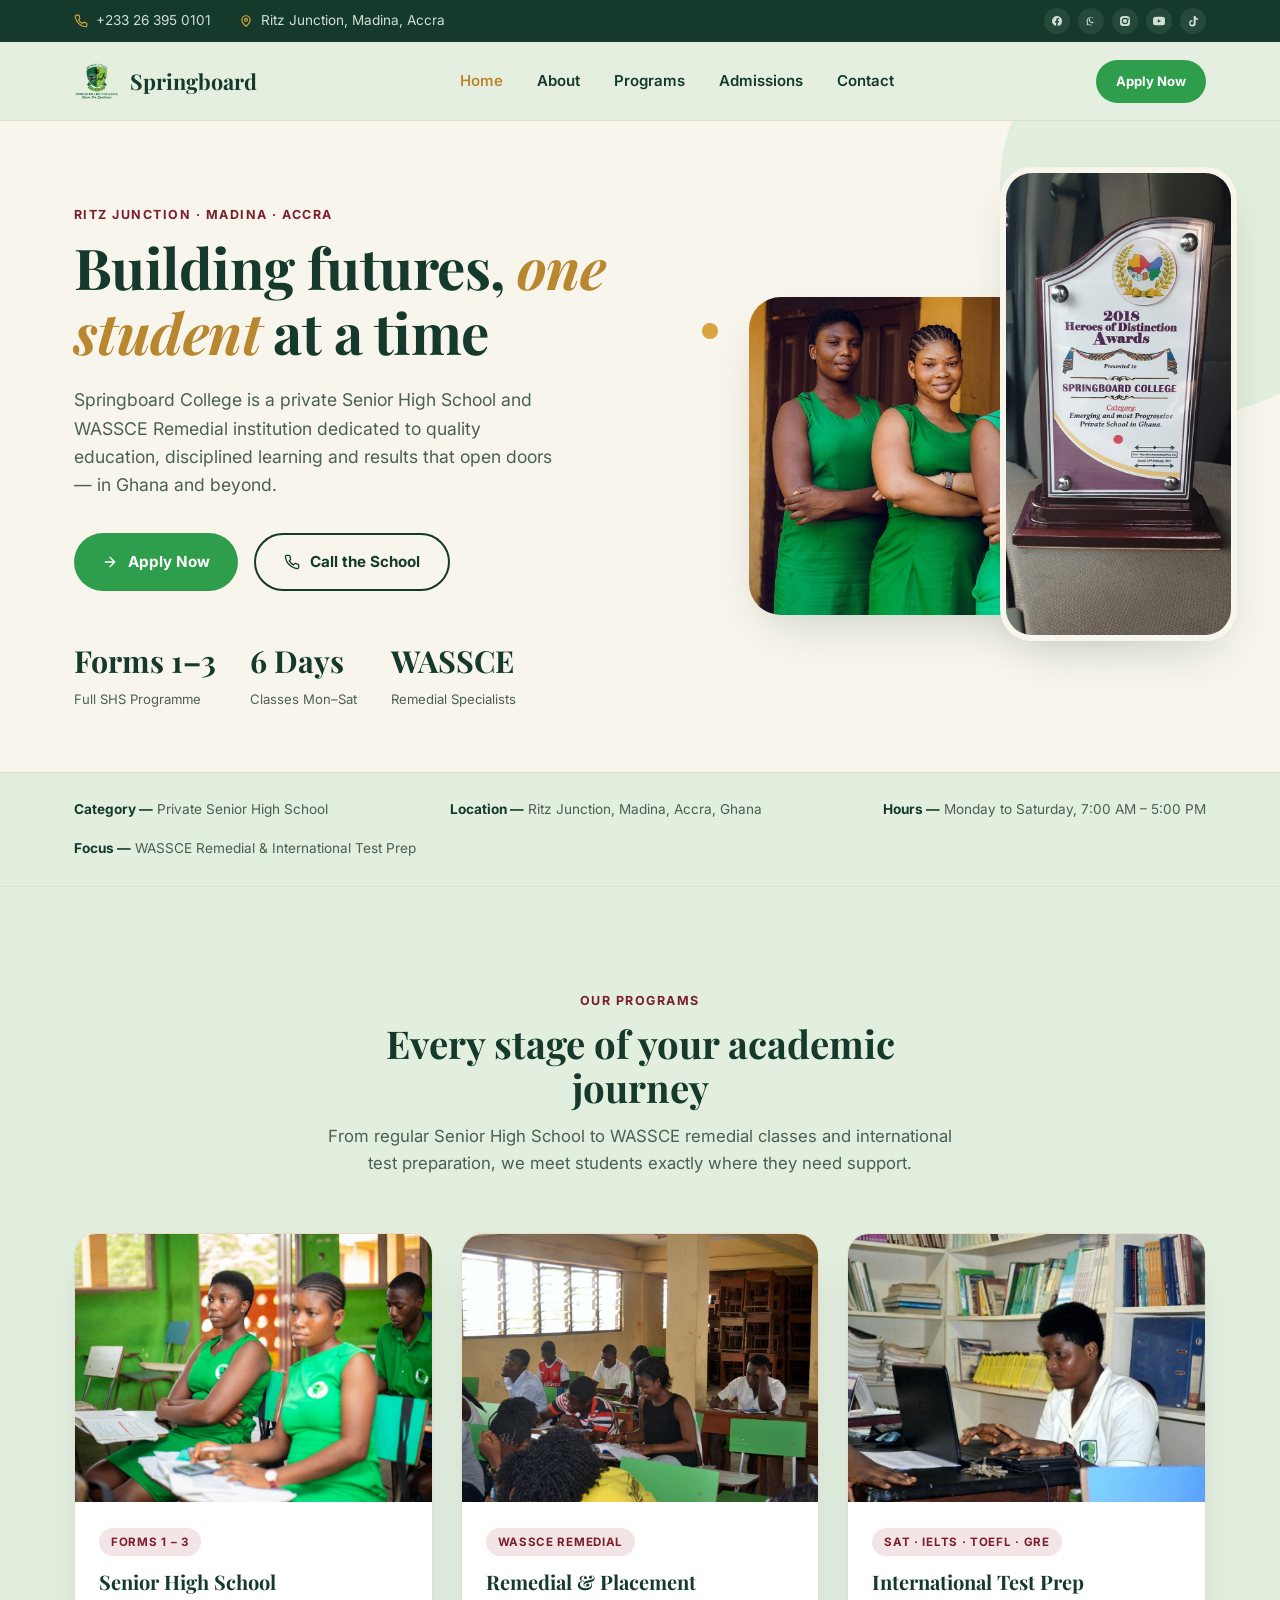
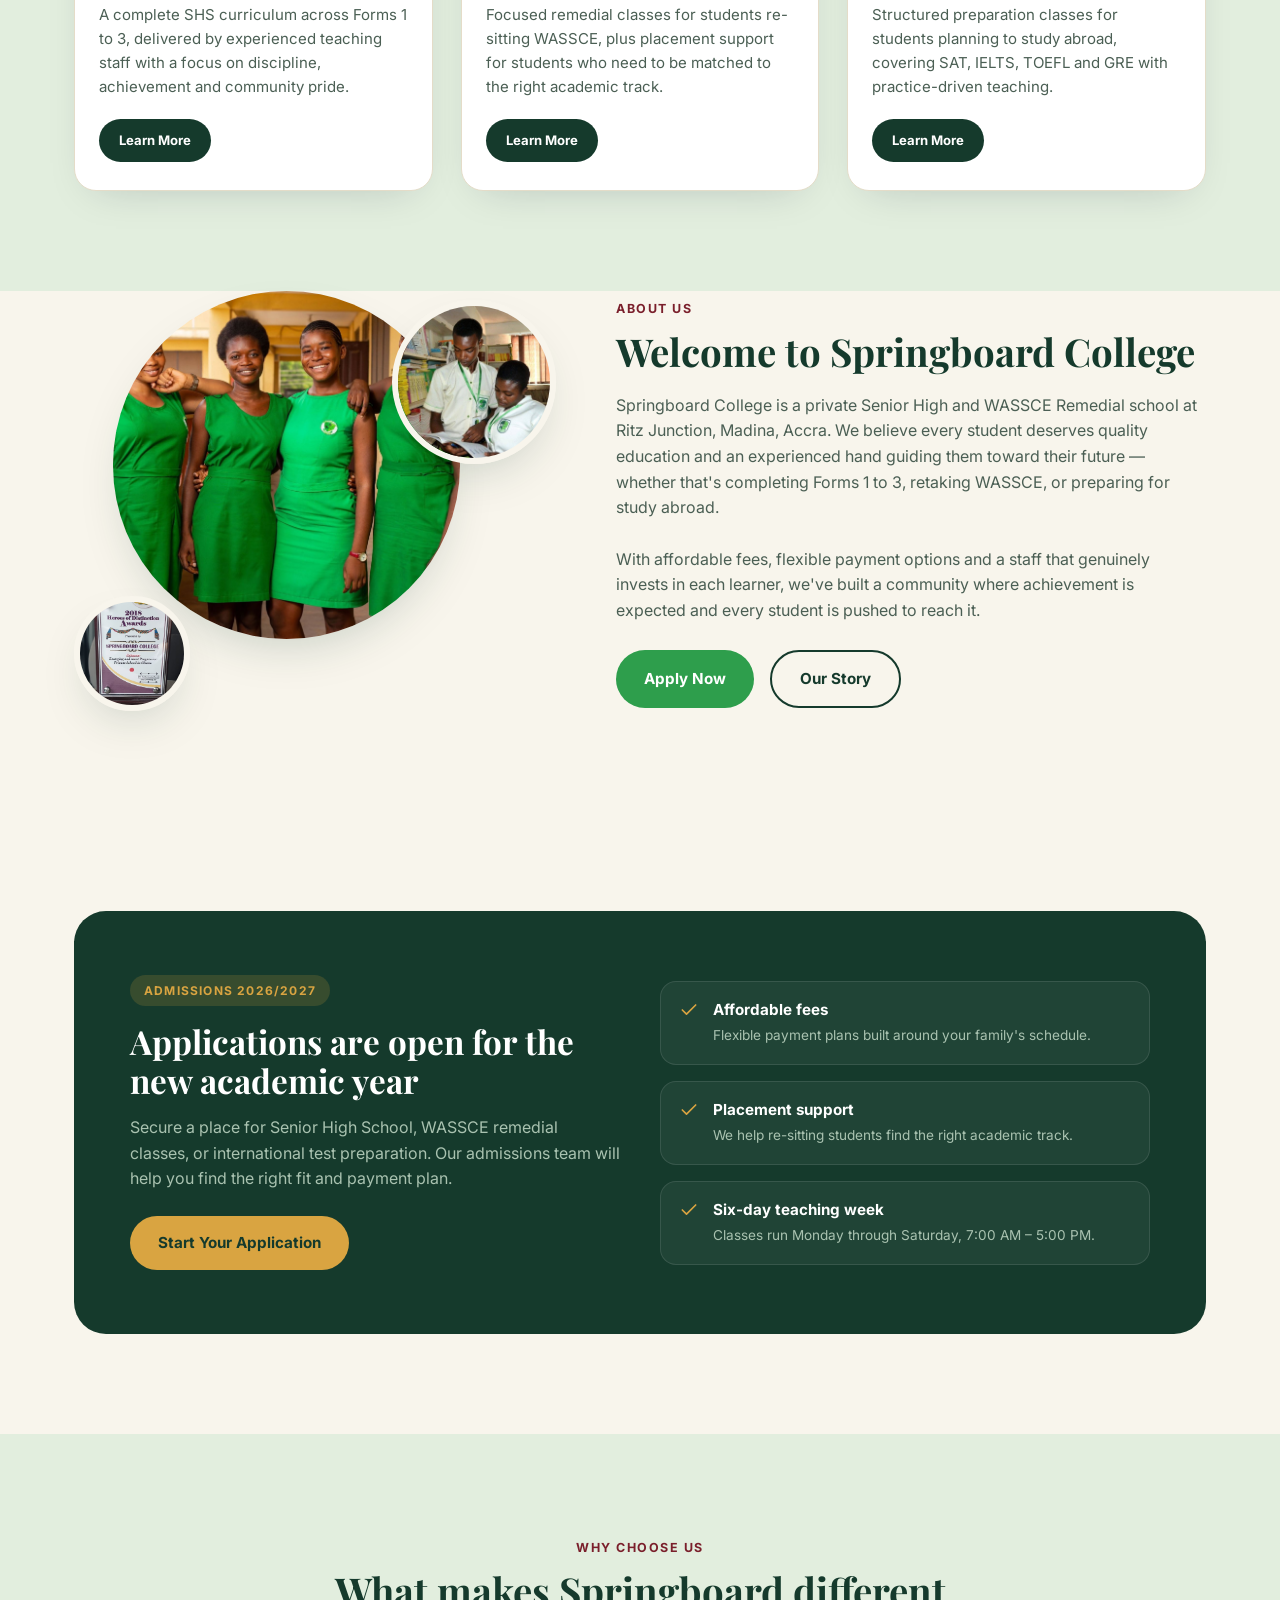
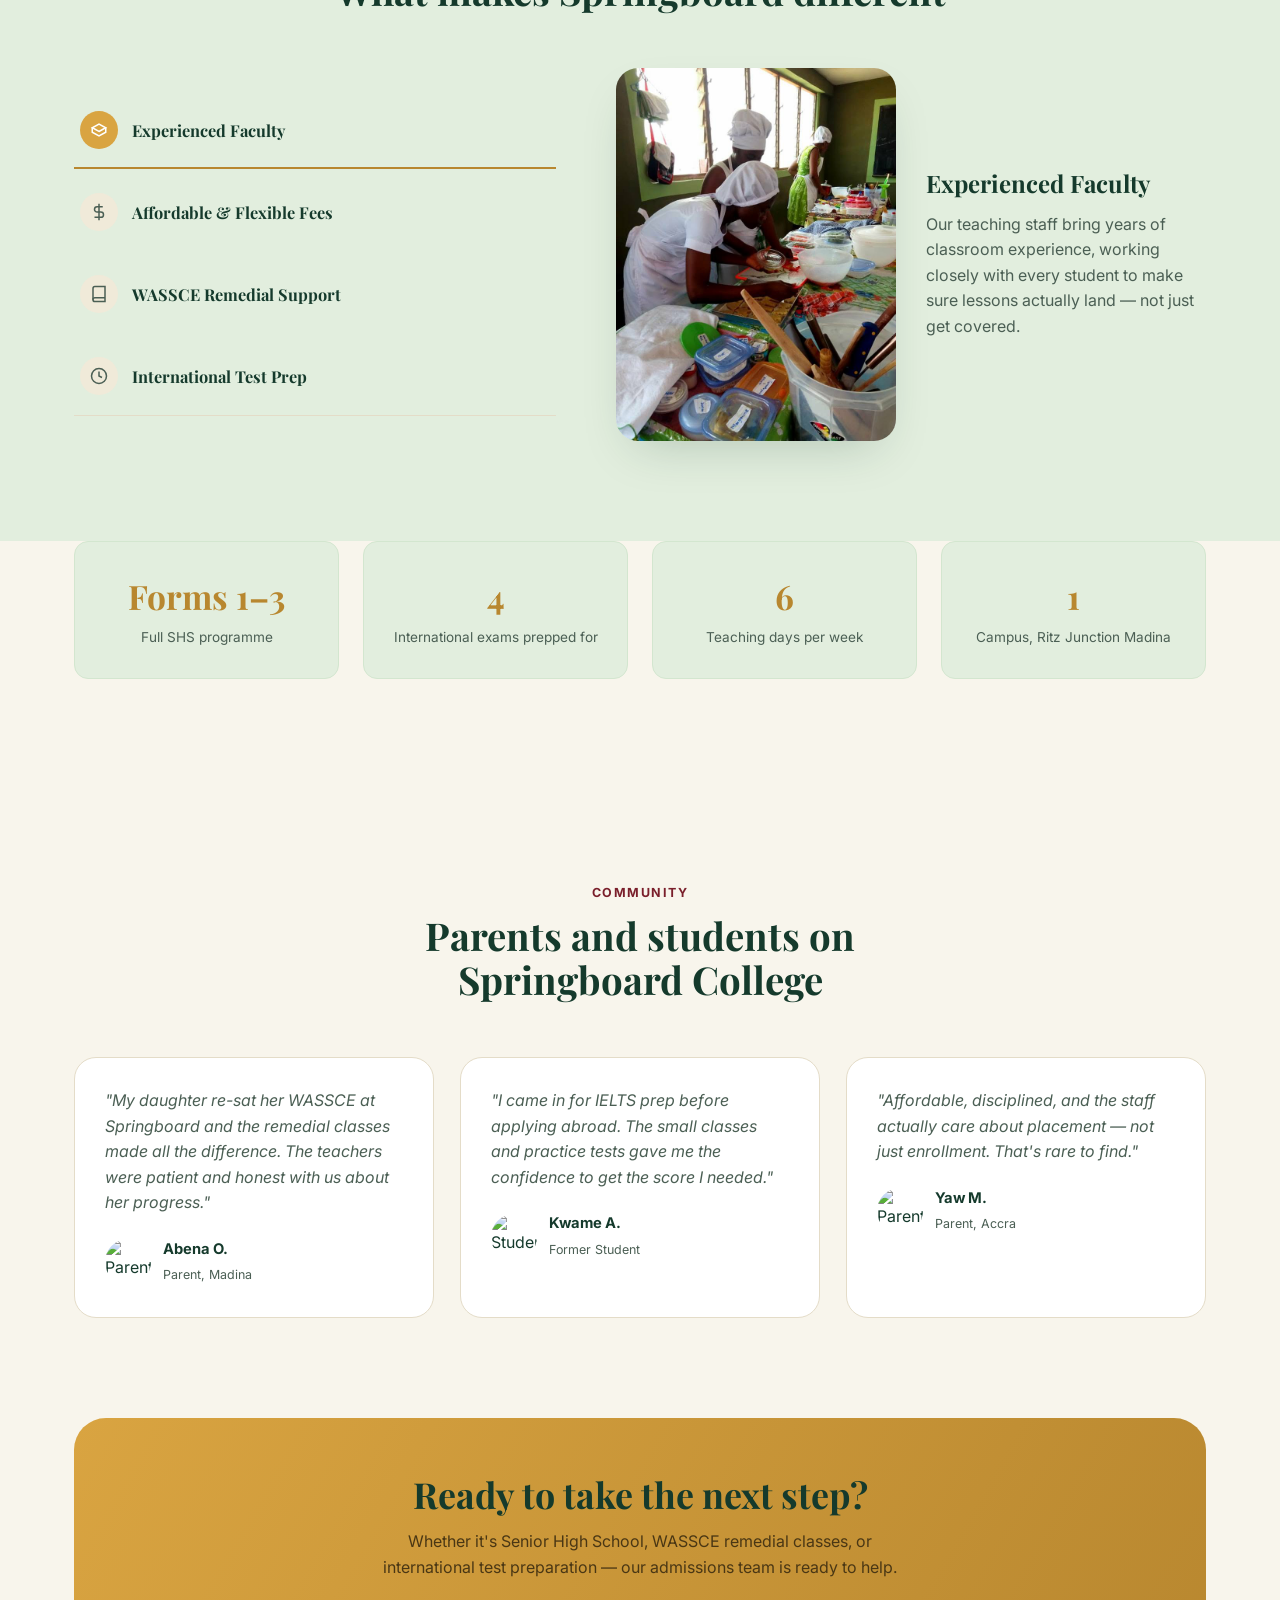
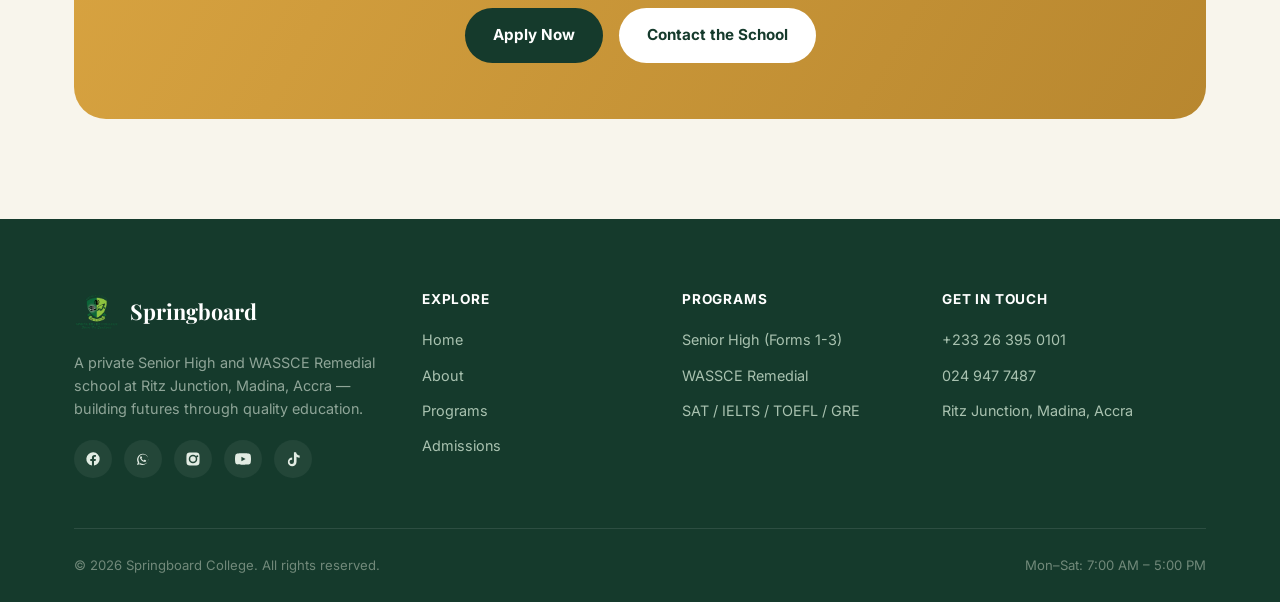
==== index.html @ d7ff5a46 "Topbar: drop hours, group contact info, icon-only socials Cleaner two-group layout: phone+location l" ====
<!DOCTYPE html>
<html lang="en">
<head>
<meta charset="UTF-8">
<meta name="viewport" content="width=device-width, initial-scale=1.0">
<title>Springboard College | Private SHS &amp; WASSCE Remedial School, Madina Accra</title>
<meta name="description" content="Springboard College is a private Senior High and WASSCE Remedial school at Ritz Junction, Madina, Accra — offering Forms 1-3, WASSCE remedial classes and SAT/IELTS/TOEFL/GRE preparation.">
<link rel="preconnect" href="https://fonts.googleapis.com">
<link rel="preconnect" href="https://fonts.gstatic.com" crossorigin>
<link href="https://fonts.googleapis.com/css2?family=Playfair+Display:wght@600;700&family=Inter:wght@400;500;600;700&display=swap" rel="stylesheet">
<link rel="icon" type="image/png" href="images/logo.png">
<link rel="stylesheet" href="styles.css">
</head>
<body>

<div class="drawer" id="drawer">
  <span class="drawer-x" id="drawerX">&times;</span>
  <a href="index.html">Home</a>
  <a href="about.html">About</a>
  <a href="programs.html">Programs</a>
  <a href="admissions.html">Admissions</a>
  <a href="contact.html">Contact</a>
</div>

<header>
  <div class="topbar">
    <div class="container">
      <div class="topbar-info">
        <div class="topbar-item">
          <svg viewBox="0 0 24 24" fill="none" stroke-width="2"><path d="M22 16.9v3a2 2 0 01-2.2 2 19.8 19.8 0 01-8.6-3.1 19.5 19.5 0 01-6-6 19.8 19.8 0 01-3.1-8.7A2 2 0 014.1 2h3a2 2 0 012 1.7c.1 1 .3 2 .7 3a2 2 0 01-.4 2.1L8 10.3a16 16 0 006 6l1.5-1.5a2 2 0 012.1-.4c1 .4 2 .6 3 .7a2 2 0 011.4 2z"/></svg>
          <span>+233 26 395 0101</span>
        </div>
        <div class="topbar-item">
          <svg viewBox="0 0 24 24" fill="none" stroke-width="2"><path d="M12 21s-7-5.5-7-11a7 7 0 0114 0c0 5.5-7 11-7 11z"/><circle cx="12" cy="10" r="2.5"/></svg>
          <span>Ritz Junction, Madina, Accra</span>
        </div>
      </div>
      <div class="topbar-soc">
        <a href="https://www.facebook.com/225669790780973/" target="_blank" rel="noopener" aria-label="Facebook"><svg viewBox="0 0 24 24"><path d="M22 12a10 10 0 10-11.6 9.9v-7H7.9V12h2.5V9.8c0-2.5 1.5-3.9 3.8-3.9 1.1 0 2.2.2 2.2.2v2.4h-1.3c-1.2 0-1.6.8-1.6 1.6V12h2.8l-.4 2.9h-2.4v7A10 10 0 0022 12z"/></svg></a>
        <a href="https://wa.me/233263950101" target="_blank" rel="noopener" aria-label="WhatsApp"><svg viewBox="0 0 24 24"><path d="M17.6 6.32A8.86 8.86 0 0012.05 4a8.94 8.94 0 00-7.74 13.4L3 21l3.72-1.28a8.9 8.9 0 004.31 1.1 8.94 8.94 0 008.9-8.9 8.86 8.86 0 00-2.33-5.6zM12.05 19.4a7.4 7.4 0 01-3.77-1.03l-.27-.16-2.24.77.75-2.18-.18-.28a7.42 7.42 0 1113.7-3.9 7.43 7.43 0 01-7.99 6.78zm4.08-5.56c-.22-.11-1.31-.65-1.51-.72-.2-.07-.35-.11-.5.11-.15.22-.57.72-.7.86-.13.15-.26.16-.48.05a6.1 6.1 0 01-1.8-1.11 6.75 6.75 0 01-1.24-1.55c-.13-.22 0-.34.1-.45.1-.1.22-.26.33-.39.11-.13.15-.22.22-.37.07-.15.04-.28-.02-.39-.06-.11-.5-1.2-.68-1.65-.18-.43-.36-.37-.5-.38h-.43c-.15 0-.39.06-.6.28-.2.22-.79.77-.79 1.87s.81 2.17.92 2.32c.11.15 1.6 2.44 3.87 3.42.54.23.96.37 1.29.48.54.17 1.03.15 1.42.09.43-.06 1.31-.53 1.5-1.05.18-.51.18-.95.13-1.05-.05-.1-.2-.16-.42-.27z"/></svg></a>
        <a href="#" aria-label="Instagram"><svg viewBox="0 0 24 24"><path d="M12 2.2c3.2 0 3.6 0 4.85.07 3.25.15 4.77 1.69 4.92 4.92.06 1.27.07 1.65.07 4.85s0 3.58-.07 4.85c-.15 3.23-1.66 4.77-4.92 4.92-1.27.06-1.65.07-4.85.07s-3.58 0-4.85-.07c-3.26-.15-4.77-1.7-4.92-4.92C2.16 15.58 2.16 15.2 2.16 12s0-3.58.07-4.85C2.38 3.92 3.9 2.38 7.15 2.27 8.42 2.21 8.8 2.2 12 2.2m0 3.4a6.4 6.4 0 100 12.8 6.4 6.4 0 000-12.8m0 2.25a4.15 4.15 0 110 8.3 4.15 4.15 0 010-8.3m6.4-1.6a1.5 1.5 0 100 3 1.5 1.5 0 000-3"/></svg></a>
        <a href="#" aria-label="YouTube"><svg viewBox="0 0 24 24"><path d="M23.5 6.2a3 3 0 00-2.1-2.1C19.5 3.5 12 3.5 12 3.5s-7.5 0-9.4.6A3 3 0 00.5 6.2 31 31 0 000 12a31 31 0 00.5 5.8 3 3 0 002.1 2.1c1.9.6 9.4.6 9.4.6s7.5 0 9.4-.6a3 3 0 002.1-2.1A31 31 0 0024 12a31 31 0 00-.5-5.8zM9.6 15.5v-7l6.3 3.5-6.3 3.5z"/></svg></a>
        <a href="#" aria-label="TikTok"><svg viewBox="0 0 24 24"><path d="M16.6 2h-3.2v14.3a3.3 3.3 0 11-3.3-3.3c.2 0 .5 0 .7.06v-3.2a6.5 6.5 0 106.5 6.44V8.6a8.4 8.4 0 004.7 1.4V6.8a5.6 5.6 0 01-5.4-4.8z"/></svg></a>
      </div>
    </div>
  </div>
  <nav>
    <div class="nav-in">
      <a href="index.html" class="logo"><img class="mark" src="images/logo.png" alt="Springboard College crest">Springboard</a>
      <div class="nav-links">
        <a href="index.html" class="active">Home</a>
        <a href="about.html">About</a>
        <a href="programs.html">Programs</a>
        <a href="admissions.html">Admissions</a>
        <a href="contact.html">Contact</a>
      </div>
      <div class="nav-cta">
        <a href="admissions.html" class="btn btn-teal btn-sm">Apply Now</a>
        <div class="burger" id="burger"><span></span><span></span><span></span></div>
      </div>
    </div>
  </nav>
</header>

<section class="hero">
  <div class="blob"></div>
  <div class="container">
    <div class="reveal">
      <span class="eyebrow">Ritz Junction · Madina · Accra</span>
      <h1>Building futures, <span class="hl">one student</span> at a time</h1>
      <p class="lead">Springboard College is a private Senior High School and WASSCE Remedial institution dedicated to quality education, disciplined learning and results that open doors — in Ghana and beyond.</p>
      <div class="hero-cta">
        <a href="admissions.html" class="btn btn-teal">
          <svg viewBox="0 0 24 24" fill="none" stroke="currentColor" stroke-width="2"><path d="M5 12h14M12 5l7 7-7 7" stroke-linecap="round"/></svg>
          Apply Now
        </a>
        <a href="tel:+233263950101" class="btn btn-outline">
          <svg viewBox="0 0 24 24" fill="none" stroke="currentColor" stroke-width="2"><path d="M22 16.9v3a2 2 0 01-2.2 2 19.8 19.8 0 01-8.6-3.1 19.5 19.5 0 01-6-6 19.8 19.8 0 01-3.1-8.7A2 2 0 014.1 2h3a2 2 0 012 1.7c.1 1 .3 2 .7 3a2 2 0 01-.4 2.1L8 10.3a16 16 0 006 6l1.5-1.5a2 2 0 012.1-.4c1 .4 2 .6 3 .7a2 2 0 011.4 2z"/></svg>
          Call the School
        </a>
      </div>
      <div class="hero-stats">
        <div><b>Forms 1–3</b><span>Full SHS Programme</span></div>
        <div><b>6 Days</b><span>Classes Mon–Sat</span></div>
        <div><b>WASSCE</b><span>Remedial Specialists</span></div>
      </div>
    </div>
    <div class="hero-art reveal">
      <div class="dot d1"></div><div class="dot d2"></div><div class="dot d3"></div>
      <img class="img-a" src="images/492066561_1209339561195847_1566014347801794496_n.jpg" alt="Springboard College students in their green uniform">
      <img class="img-b" src="images/61800275_2682312428450018_990809802265329664_n.jpg" alt="Springboard College 2018 Heroes of Distinction award">
    </div>
  </div>
</section>

<section class="trust">
  <div class="container">
    <span><b>Category —</b> Private Senior High School</span>
    <span><b>Location —</b> Ritz Junction, Madina, Accra, Ghana</span>
    <span><b>Hours —</b> Monday to Saturday, 7:00 AM – 5:00 PM</span>
    <span><b>Focus —</b> WASSCE Remedial &amp; International Test Prep</span>
  </div>
</section>

<section class="section section-tint">
  <div class="container">
    <div class="section-head reveal">
      <span class="eyebrow">Our Programs</span>
      <h2>Every stage of your academic journey</h2>
      <p>From regular Senior High School to WASSCE remedial classes and international test preparation, we meet students exactly where they need support.</p>
    </div>
    <div class="programs-grid">
      <div class="card reveal">
        <div class="card-img"><img src="images/490959137_1209339564529180_5451352750224793083_n.jpg" alt="Senior High School classroom at Springboard College"></div>
        <div class="card-body">
          <span class="card-tag">Forms 1 – 3</span>
          <h3>Senior High School</h3>
          <p>A complete SHS curriculum across Forms 1 to 3, delivered by experienced teaching staff with a focus on discipline, achievement and community pride.</p>
          <a href="programs.html#shs" class="btn btn-dark btn-sm">Learn More</a>
        </div>
      </div>
      <div class="card reveal">
        <div class="card-img"><img src="images/650091674_27010461061875149_4504201826695494855_n.jpg" alt="Students preparing for WASSCE remedial exams"></div>
        <div class="card-body">
          <span class="card-tag">WASSCE Remedial</span>
          <h3>Remedial &amp; Placement</h3>
          <p>Focused remedial classes for students re-sitting WASSCE, plus placement support for students who need to be matched to the right academic track.</p>
          <a href="programs.html#remedial" class="btn btn-dark btn-sm">Learn More</a>
        </div>
      </div>
      <div class="card reveal">
        <div class="card-img"><img src="images/649762605_27014353638152558_2580832905940296870_n.jpg" alt="Student preparing for SAT, IELTS, TOEFL and GRE on a laptop"></div>
        <div class="card-body">
          <span class="card-tag">SAT · IELTS · TOEFL · GRE</span>
          <h3>International Test Prep</h3>
          <p>Structured preparation classes for students planning to study abroad, covering SAT, IELTS, TOEFL and GRE with practice-driven teaching.</p>
          <a href="programs.html#intl" class="btn btn-dark btn-sm">Learn More</a>
        </div>
      </div>
    </div>
  </div>
</section>

<section class="section" style="padding-top:0">
  <div class="container">
    <div class="about-split">
      <div class="about-art reveal">
        <div class="main"><img src="images/490766188_1209341277862342_7514869006436245181_n.jpg" alt="Springboard College students in the corridor"></div>
        <div class="float-a"><img src="images/649175004_27014353671485888_6155759265398254578_n.jpg" alt="Students studying in the Springboard College library"></div>
        <div class="float-b"><img src="images/61800275_2682312428450018_990809802265329664_n.jpg" alt="Springboard College award plaque"></div>
      </div>
      <div class="about-copy reveal">
        <span class="eyebrow">About Us</span>
        <h2>Welcome to Springboard College</h2>
        <p>Springboard College is a private Senior High and WASSCE Remedial school at Ritz Junction, Madina, Accra. We believe every student deserves quality education and an experienced hand guiding them toward their future — whether that's completing Forms 1 to 3, retaking WASSCE, or preparing for study abroad.</p>
        <p>With affordable fees, flexible payment options and a staff that genuinely invests in each learner, we've built a community where achievement is expected and every student is pushed to reach it.</p>
        <div class="btn-row">
          <a href="admissions.html" class="btn btn-teal">Apply Now</a>
          <a href="about.html" class="btn btn-outline">Our Story</a>
        </div>
      </div>
    </div>
  </div>
</section>

<section class="section">
  <div class="container">
    <div class="highlight reveal">
      <div class="highlight-in">
        <div>
          <span class="highlight-tag">Admissions 2026/2027</span>
          <h2>Applications are open for the new academic year</h2>
          <p>Secure a place for Senior High School, WASSCE remedial classes, or international test preparation. Our admissions team will help you find the right fit and payment plan.</p>
          <a href="admissions.html" class="btn btn-gold">Start Your Application</a>
        </div>
        <div class="highlight-facts">
          <div class="fact">
            <svg viewBox="0 0 24 24" fill="none" stroke-width="2"><path d="M20 6L9 17l-5-5" stroke-linecap="round" stroke-linejoin="round"/></svg>
            <div><b>Affordable fees</b><span>Flexible payment plans built around your family's schedule.</span></div>
          </div>
          <div class="fact">
            <svg viewBox="0 0 24 24" fill="none" stroke-width="2"><path d="M20 6L9 17l-5-5" stroke-linecap="round" stroke-linejoin="round"/></svg>
            <div><b>Placement support</b><span>We help re-sitting students find the right academic track.</span></div>
          </div>
          <div class="fact">
            <svg viewBox="0 0 24 24" fill="none" stroke-width="2"><path d="M20 6L9 17l-5-5" stroke-linecap="round" stroke-linejoin="round"/></svg>
            <div><b>Six-day teaching week</b><span>Classes run Monday through Saturday, 7:00 AM – 5:00 PM.</span></div>
          </div>
        </div>
      </div>
    </div>
  </div>
</section>

<section class="section section-tint">
  <div class="container">
    <div class="section-head reveal">
      <span class="eyebrow">Why Choose Us</span>
      <h2>What makes Springboard different</h2>
    </div>
    <div class="why-wrap reveal">
      <div class="why-tabs" id="whyTabs">
        <div class="why-tab active" data-tab="0">
          <span class="ic"><svg viewBox="0 0 24 24" fill="none" stroke="currentColor" stroke-width="2"><path d="M12 14l9-5-9-5-9 5 9 5z"/><path d="M3 9v6l9 5 9-5V9"/></svg></span>
          <b>Experienced Faculty</b>
        </div>
        <div class="why-tab" data-tab="1">
          <span class="ic"><svg viewBox="0 0 24 24" fill="none" stroke="currentColor" stroke-width="2"><path d="M12 1v22M17 5H9.5a3.5 3.5 0 000 7h5a3.5 3.5 0 010 7H6"/></svg></span>
          <b>Affordable &amp; Flexible Fees</b>
        </div>
        <div class="why-tab" data-tab="2">
          <span class="ic"><svg viewBox="0 0 24 24" fill="none" stroke="currentColor" stroke-width="2"><path d="M4 19.5A2.5 2.5 0 016.5 17H20"/><path d="M6.5 2H20v20H6.5A2.5 2.5 0 014 19.5v-15A2.5 2.5 0 016.5 2z"/></svg></span>
          <b>WASSCE Remedial Support</b>
        </div>
        <div class="why-tab" data-tab="3">
          <span class="ic"><svg viewBox="0 0 24 24" fill="none" stroke="currentColor" stroke-width="2"><circle cx="12" cy="12" r="10"/><path d="M12 6v6l4 2"/></svg></span>
          <b>International Test Prep</b>
        </div>
      </div>
      <div class="why-panels">
        <div class="why-panel active" data-panel="0">
          <img src="images/33992911_2101817066499560_7887010924257607680_n.jpg" alt="Experienced teacher guiding students at Springboard College">
          <div>
            <h3>Experienced Faculty</h3>
            <p>Our teaching staff bring years of classroom experience, working closely with every student to make sure lessons actually land — not just get covered.</p>
          </div>
        </div>
        <div class="why-panel" data-panel="1">
          <img src="images/492010170_1209339214529215_2478963119498551327_n.jpg" alt="Springboard College student in class">
          <div>
            <h3>Affordable &amp; Flexible Fees</h3>
            <p>Quality education shouldn't be out of reach. We offer competitive fees and payment plans that work with your family's schedule, not against it.</p>
          </div>
        </div>
        <div class="why-panel" data-panel="2">
          <img src="images/649314108_27014352594819329_888180111602437291_n.jpg" alt="Student in a WASSCE remedial study session">
          <div>
            <h3>WASSCE Remedial Support</h3>
            <p>We specialize in helping students who need to re-sit WASSCE, with focused remedial classes and honest, personal placement guidance.</p>
          </div>
        </div>
        <div class="why-panel" data-panel="3">
          <img src="images/649250986_27014353518152570_963237712582813607_n.jpg" alt="Students studying together in the library">
          <div>
            <h3>International Test Prep</h3>
            <p>Planning to study abroad? Our SAT, IELTS, TOEFL and GRE prep classes are built to get you exam-ready with real practice, not just theory.</p>
          </div>
        </div>
      </div>
    </div>
  </div>
</section>

<section class="section" style="padding-top:0">
  <div class="container">
    <div class="stats-strip reveal">
      <div><b>Forms 1–3</b><span>Full SHS programme</span></div>
      <div><b>4</b><span>International exams prepped for</span></div>
      <div><b>6</b><span>Teaching days per week</span></div>
      <div><b>1</b><span>Campus, Ritz Junction Madina</span></div>
    </div>
  </div>
</section>

<section class="section">
  <div class="container">
    <div class="section-head reveal">
      <span class="eyebrow">Community</span>
      <h2>Parents and students on Springboard College</h2>
    </div>
    <div class="testi-grid">
      <div class="testi reveal">
        <p>"My daughter re-sat her WASSCE at Springboard and the remedial classes made all the difference. The teachers were patient and honest with us about her progress."</p>
        <div class="testi-who"><img src="https://i.pravatar.cc/100?img=32" alt="Parent"><div><b>Abena O.</b><span>Parent, Madina</span></div></div>
      </div>
      <div class="testi reveal">
        <p>"I came in for IELTS prep before applying abroad. The small classes and practice tests gave me the confidence to get the score I needed."</p>
        <div class="testi-who"><img src="https://i.pravatar.cc/100?img=12" alt="Student"><div><b>Kwame A.</b><span>Former Student</span></div></div>
      </div>
      <div class="testi reveal">
        <p>"Affordable, disciplined, and the staff actually care about placement — not just enrollment. That's rare to find."</p>
        <div class="testi-who"><img src="https://i.pravatar.cc/100?img=45" alt="Parent"><div><b>Yaw M.</b><span>Parent, Accra</span></div></div>
      </div>
    </div>
  </div>
</section>

<section class="section" style="padding-top:0">
  <div class="container">
    <div class="cta-band reveal">
      <h2>Ready to take the next step?</h2>
      <p>Whether it's Senior High School, WASSCE remedial classes, or international test preparation — our admissions team is ready to help.</p>
      <div class="btn-row">
        <a href="admissions.html" class="btn btn-dark">Apply Now</a>
        <a href="contact.html" class="btn" style="background:#fff;color:var(--navy)">Contact the School</a>
      </div>
    </div>
  </div>
</section>

<footer>
  <div class="container">
    <div class="foot-top">
      <div class="foot-brand">
        <a href="index.html" class="logo"><img class="mark" src="images/logo.png" alt="Springboard College crest">Springboard</a>
        <p>A private Senior High and WASSCE Remedial school at Ritz Junction, Madina, Accra — building futures through quality education.</p>
        <div class="foot-soc">
          <a href="https://www.facebook.com/225669790780973/" target="_blank" rel="noopener" aria-label="Facebook"><svg viewBox="0 0 24 24"><path d="M22 12a10 10 0 10-11.6 9.9v-7H7.9V12h2.5V9.8c0-2.5 1.5-3.9 3.8-3.9 1.1 0 2.2.2 2.2.2v2.4h-1.3c-1.2 0-1.6.8-1.6 1.6V12h2.8l-.4 2.9h-2.4v7A10 10 0 0022 12z"/></svg></a>
          <a href="https://wa.me/233263950101" target="_blank" rel="noopener" aria-label="WhatsApp"><svg viewBox="0 0 24 24"><path d="M17.6 6.32A8.86 8.86 0 0012.05 4a8.94 8.94 0 00-7.74 13.4L3 21l3.72-1.28a8.9 8.9 0 004.31 1.1 8.94 8.94 0 008.9-8.9 8.86 8.86 0 00-2.33-5.6zM12.05 19.4a7.4 7.4 0 01-3.77-1.03l-.27-.16-2.24.77.75-2.18-.18-.28a7.42 7.42 0 1113.7-3.9 7.43 7.43 0 01-7.99 6.78zm4.08-5.56c-.22-.11-1.31-.65-1.51-.72-.2-.07-.35-.11-.5.11-.15.22-.57.72-.7.86-.13.15-.26.16-.48.05a6.1 6.1 0 01-1.8-1.11 6.75 6.75 0 01-1.24-1.55c-.13-.22 0-.34.1-.45.1-.1.22-.26.33-.39.11-.13.15-.22.22-.37.07-.15.04-.28-.02-.39-.06-.11-.5-1.2-.68-1.65-.18-.43-.36-.37-.5-.38h-.43c-.15 0-.39.06-.6.28-.2.22-.79.77-.79 1.87s.81 2.17.92 2.32c.11.15 1.6 2.44 3.87 3.42.54.23.96.37 1.29.48.54.17 1.03.15 1.42.09.43-.06 1.31-.53 1.5-1.05.18-.51.18-.95.13-1.05-.05-.1-.2-.16-.42-.27z"/></svg></a>
          <a href="#" aria-label="Instagram"><svg viewBox="0 0 24 24"><path d="M12 2.2c3.2 0 3.6 0 4.85.07 3.25.15 4.77 1.69 4.92 4.92.06 1.27.07 1.65.07 4.85s0 3.58-.07 4.85c-.15 3.23-1.66 4.77-4.92 4.92-1.27.06-1.65.07-4.85.07s-3.58 0-4.85-.07c-3.26-.15-4.77-1.7-4.92-4.92C2.16 15.58 2.16 15.2 2.16 12s0-3.58.07-4.85C2.38 3.92 3.9 2.38 7.15 2.27 8.42 2.21 8.8 2.2 12 2.2m0 3.4a6.4 6.4 0 100 12.8 6.4 6.4 0 000-12.8m0 2.25a4.15 4.15 0 110 8.3 4.15 4.15 0 010-8.3m6.4-1.6a1.5 1.5 0 100 3 1.5 1.5 0 000-3"/></svg></a>
          <a href="#" aria-label="YouTube"><svg viewBox="0 0 24 24"><path d="M23.5 6.2a3 3 0 00-2.1-2.1C19.5 3.5 12 3.5 12 3.5s-7.5 0-9.4.6A3 3 0 00.5 6.2 31 31 0 000 12a31 31 0 00.5 5.8 3 3 0 002.1 2.1c1.9.6 9.4.6 9.4.6s7.5 0 9.4-.6a3 3 0 002.1-2.1A31 31 0 0024 12a31 31 0 00-.5-5.8zM9.6 15.5v-7l6.3 3.5-6.3 3.5z"/></svg></a>
          <a href="#" aria-label="TikTok"><svg viewBox="0 0 24 24"><path d="M16.6 2h-3.2v14.3a3.3 3.3 0 11-3.3-3.3c.2 0 .5 0 .7.06v-3.2a6.5 6.5 0 106.5 6.44V8.6a8.4 8.4 0 004.7 1.4V6.8a5.6 5.6 0 01-5.4-4.8z"/></svg></a>
        </div>
      </div>
      <div class="foot-col"><h5>Explore</h5><a href="index.html">Home</a><a href="about.html">About</a><a href="programs.html">Programs</a><a href="admissions.html">Admissions</a></div>
      <div class="foot-col"><h5>Programs</h5><a href="programs.html#shs">Senior High (Forms 1-3)</a><a href="programs.html#remedial">WASSCE Remedial</a><a href="programs.html#intl">SAT / IELTS / TOEFL / GRE</a></div>
      <div class="foot-col">
        <h5>Get in touch</h5>
        <a href="tel:+233263950101">+233 26 395 0101</a>
        <a href="tel:+233249477487">024 947 7487</a>
        <a href="contact.html">Ritz Junction, Madina, Accra</a>
      </div>
    </div>
    <div class="foot-bottom">
      <span>© 2026 Springboard College. All rights reserved.</span>
      <span>Mon–Sat: 7:00 AM – 5:00 PM</span>
    </div>
  </div>
</footer>

<script>
const nav=document.querySelector('nav');
addEventListener('scroll',()=>nav.classList.toggle('scrolled',scrollY>20));
const io=new IntersectionObserver(es=>es.forEach(e=>{if(e.isIntersecting){e.target.classList.add('in');io.unobserve(e.target)}}),{threshold:.1});
document.querySelectorAll('.reveal').forEach(el=>io.observe(el));
const dr=document.getElementById('drawer');
document.getElementById('burger').addEventListener('click',()=>dr.classList.add('open'));
document.getElementById('drawerX').addEventListener('click',()=>dr.classList.remove('open'));

const whyTabs=document.querySelectorAll('.why-tab');
const whyPanels=document.querySelectorAll('.why-panel');
whyTabs.forEach(tab=>tab.addEventListener('click',()=>{
  whyTabs.forEach(t=>t.classList.remove('active'));
  whyPanels.forEach(p=>p.classList.remove('active'));
  tab.classList.add('active');
  document.querySelector(`.why-panel[data-panel="${tab.dataset.tab}"]`).classList.add('active');
}));
</script>
</body>
</html>
---- styles.css ----
/* Springboard College — shared stylesheet */
:root{
  --cream:#f8f5ec;
  --cream-2:#f0ead9;
  --ink:#153a2c;
  --ink-soft:#4b5f54;
  --navy:#153a2c;
  --gold:#d9a441;
  --gold-dark:#b8872f;
  --teal:#2e9e4c;
  --maroon:#7a1f2b;
  --maroon-tint:#f3e4e6;
  --green-tint:#e2eede;
  --green-tint-2:#d3e6cf;
  --line:#e4dcc8;
  --white:#fff;
  --radius:22px;
  --radius-sm:14px;
  --shadow:0 20px 50px -20px rgba(21,58,44,.25);
  --container:1180px;
}
*{box-sizing:border-box;margin:0;padding:0}
html{scroll-behavior:smooth}
body{
  font-family:'Inter',system-ui,sans-serif;
  background:var(--cream);
  color:var(--ink);
  line-height:1.6;
  overflow-x:hidden;
}
h1,h2,h3,h4{
  font-family:'Playfair Display',serif;
  color:var(--navy);
  line-height:1.15;
  font-weight:700;
}
a{color:inherit;text-decoration:none}
img{max-width:100%;display:block}
ul{list-style:none}
.container{max-width:var(--container);margin:0 auto;padding:0 24px}
.eyebrow{
  display:inline-block;
  font-weight:700;
  letter-spacing:.12em;
  text-transform:uppercase;
  font-size:.78rem;
  color:var(--maroon);
  margin-bottom:10px;
}
.section{padding:100px 0}
.section-tint{background:var(--green-tint)}
.section-head{max-width:640px;margin:0 auto 56px;text-align:center}
.section-head h2{font-size:clamp(1.9rem,3vw,2.6rem);margin-bottom:14px}
.section-head p{color:var(--ink-soft);font-size:1.05rem}

/* Buttons */
.btn{
  display:inline-flex;align-items:center;gap:10px;
  padding:15px 28px;border-radius:999px;
  font-weight:700;font-size:.95rem;
  white-space:nowrap;border:none;cursor:pointer;
  transition:transform .2s ease, box-shadow .2s ease, background .2s ease;
}
.btn svg{width:16px;height:16px;flex:none}
.btn-dark{background:var(--navy);color:#fff}
.btn-dark:hover{background:#0b2a1f;transform:translateY(-2px)}
.btn-gold{background:var(--gold);color:var(--navy)}
.btn-gold:hover{background:var(--gold-dark);transform:translateY(-2px)}
.btn-teal{background:var(--teal);color:#fff}
.btn-teal:hover{background:#227a3c;transform:translateY(-2px)}
.btn-outline{background:transparent;border:2px solid var(--navy);color:var(--navy)}
.btn-outline:hover{background:var(--navy);color:#fff}
.btn-sm{padding:11px 20px;font-size:.82rem}

/* Topbar */
.topbar{background:var(--navy);color:#cfe0d3;font-size:.85rem}
.topbar .container{display:flex;align-items:center;justify-content:space-between;padding-top:8px;padding-bottom:8px;flex-wrap:wrap;gap:12px}
.topbar-info{display:flex;align-items:center;gap:28px;flex-wrap:wrap}
.topbar-item{display:flex;align-items:center;gap:8px}
.topbar-item svg{width:14px;height:14px;stroke:var(--gold)}
.topbar-soc{display:flex;align-items:center;gap:8px}
.topbar-soc a{width:26px;height:26px;border-radius:50%;background:rgba(255,255,255,.08);display:flex;align-items:center;justify-content:center}
.topbar-soc svg{width:12px;height:12px;fill:#cfe0d3}
.topbar-soc a:hover{background:var(--gold)}
.topbar-soc a:hover svg{fill:var(--navy)}

/* Nav */
header{position:sticky;top:0;z-index:100}
nav{background:rgba(226,238,222,.85);backdrop-filter:blur(8px);border-bottom:1px solid var(--line)}
.nav-in{display:flex;align-items:center;justify-content:space-between;padding:16px 24px;max-width:var(--container);margin:0 auto}
.logo{display:flex;align-items:center;gap:10px;font-family:'Playfair Display',serif;font-weight:700;font-size:1.35rem;color:var(--navy)}
.logo .mark{
  width:46px;height:46px;object-fit:contain;flex:none;
}
.logo small{display:block;font-family:'Inter',sans-serif;font-weight:600;font-size:.62rem;letter-spacing:.14em;text-transform:uppercase;color:var(--teal)}
.nav-links{display:flex;gap:34px;font-weight:600;font-size:.94rem}
.nav-links a{position:relative;color:var(--ink)}
.nav-links a.active,.nav-links a:hover{color:var(--gold-dark)}
.nav-cta{display:flex;align-items:center;gap:18px}
.burger{display:none;flex-direction:column;gap:5px;cursor:pointer;width:26px}
.burger span{height:2px;background:var(--navy);border-radius:2px}
.drawer{position:fixed;inset:0 0 0 auto;width:78%;max-width:320px;background:var(--navy);color:#fff;z-index:200;transform:translateX(100%);transition:transform .35s ease;padding:30px 26px;display:flex;flex-direction:column;gap:22px}
.drawer.open{transform:translateX(0)}
.drawer a{font-weight:600;font-size:1.05rem;color:#e2ece3}
.drawer-x{align-self:flex-end;font-size:1.8rem;cursor:pointer;color:#fff}

/* Hero */
.hero{padding:80px 0 60px;position:relative;overflow:hidden}
.hero .container{display:grid;grid-template-columns:1.05fr .95fr;gap:50px;align-items:center}
.hero h1{font-size:clamp(2.4rem,4.4vw,3.6rem);letter-spacing:-.01em}
.hero h1 .hl{color:var(--gold-dark);font-style:italic}
.hero p.lead{color:var(--ink-soft);font-size:1.1rem;margin:22px 0 34px;max-width:480px}
.hero-cta{display:flex;gap:16px;flex-wrap:wrap}
.hero-stats{display:flex;gap:34px;margin-top:46px;flex-wrap:wrap}
.hero-stats div b{display:block;font-family:'Playfair Display',serif;font-size:1.9rem;color:var(--navy)}
.hero-stats div span{font-size:.82rem;color:var(--ink-soft)}
.hero-art{position:relative;display:flex;justify-content:center}
.hero-art img{border-radius:32px;box-shadow:var(--shadow)}
.hero-art .img-a{width:78%;position:relative;z-index:2}
.hero-art .img-b{width:46%;position:absolute;right:-6%;bottom:-8%;z-index:3;border:6px solid var(--cream)}
.dot{position:absolute;border-radius:50%}
.dot.d1{width:16px;height:16px;background:var(--gold);top:8%;left:2%}
.dot.d2{width:10px;height:10px;background:var(--teal);bottom:14%;left:12%}
.dot.d3{width:14px;height:14px;border:3px solid var(--gold-dark);background:transparent;top:40%;right:2%}
.blob{position:absolute;background:var(--green-tint);border-radius:44% 56% 62% 38%/44% 42% 58% 56%;z-index:0}
.hero .blob{width:420px;height:420px;top:-120px;right:-140px}

/* Marquee / trust strip */
.trust{padding:26px 0;border-top:1px solid var(--line);border-bottom:1px solid var(--line);background:var(--green-tint)}
.trust .container{display:flex;justify-content:space-between;align-items:center;flex-wrap:wrap;gap:18px;font-size:.85rem;color:var(--ink-soft)}
.trust b{color:var(--navy)}

/* Programs cards */
.programs-grid{display:grid;grid-template-columns:repeat(3,1fr);gap:28px}
.card{background:#fff;border-radius:var(--radius);overflow:hidden;box-shadow:0 14px 40px -22px rgba(15,27,51,.25);border:1px solid var(--line);transition:transform .25s ease}
.card:hover{transform:translateY(-6px)}
.card-img{aspect-ratio:4/3;overflow:hidden}
.card-img img{width:100%;height:100%;object-fit:cover}
.card-body{padding:26px 24px 28px}
.card-body h3{font-size:1.25rem;margin-bottom:10px}
.card-body p{color:var(--ink-soft);font-size:.94rem;margin-bottom:20px}
.card-tag{display:inline-block;background:var(--maroon-tint);color:var(--maroon);font-weight:700;font-size:.72rem;letter-spacing:.06em;text-transform:uppercase;padding:5px 12px;border-radius:999px;margin-bottom:14px}

/* About split */
.about-split{display:grid;grid-template-columns:.9fr 1.1fr;gap:60px;align-items:center}
.about-art{position:relative;min-height:420px}
.about-art .main{width:72%;aspect-ratio:1/1;border-radius:50%;overflow:hidden;box-shadow:var(--shadow);margin-left:8%}
.about-art .main img{width:100%;height:100%;object-fit:cover}
.about-art .float-a{position:absolute;width:34%;aspect-ratio:1/1;border-radius:50%;overflow:hidden;border:6px solid var(--cream);top:2%;right:0;box-shadow:var(--shadow)}
.about-art .float-a img{width:100%;height:100%;object-fit:cover}
.about-art .float-b{position:absolute;width:24%;aspect-ratio:1/1;border-radius:50%;overflow:hidden;border:6px solid var(--cream);bottom:0;left:0;box-shadow:var(--shadow)}
.about-art .float-b img{width:100%;height:100%;object-fit:cover}
.about-copy h2{font-size:clamp(1.9rem,3vw,2.5rem);margin-bottom:20px}
.about-copy p{color:var(--ink-soft);margin-bottom:26px}
.about-copy .btn-row{display:flex;gap:16px;flex-wrap:wrap}

/* Highlight banner */
.highlight{background:var(--navy);color:#e2ece3;border-radius:32px;padding:64px 56px;position:relative;overflow:hidden}
.highlight .container{padding:0}
.highlight-in{display:grid;grid-template-columns:1fr 1fr;gap:40px;align-items:center;position:relative;z-index:1}
.highlight h2{color:#fff;font-size:clamp(1.7rem,2.6vw,2.2rem);margin-bottom:16px}
.highlight p{color:#a9c2b0;margin-bottom:24px}
.highlight-tag{display:inline-block;background:rgba(226,165,58,.16);color:var(--gold);font-weight:700;font-size:.75rem;letter-spacing:.1em;text-transform:uppercase;padding:6px 14px;border-radius:999px;margin-bottom:16px}
.highlight-facts{display:flex;flex-direction:column;gap:16px}
.highlight-facts .fact{display:flex;gap:14px;align-items:flex-start;background:rgba(255,255,255,.05);border:1px solid rgba(255,255,255,.1);border-radius:16px;padding:16px 18px}
.highlight-facts .fact svg{width:20px;height:20px;stroke:var(--gold);flex:none;margin-top:2px}
.highlight-facts b{display:block;color:#fff;font-size:.95rem}
.highlight-facts span{color:#a9c2b0;font-size:.85rem}

/* Why choose us / icon tabs */
.why-wrap{display:grid;grid-template-columns:.9fr 1.1fr;gap:60px;align-items:center}
.why-tabs{display:flex;flex-direction:column;gap:6px;border-bottom:1px solid var(--line)}
.why-tab{display:flex;align-items:center;gap:14px;padding:18px 6px;cursor:pointer;border-bottom:2px solid transparent;color:var(--ink-soft)}
.why-tab.active{color:var(--gold-dark);border-color:var(--gold-dark)}
.why-tab .ic{width:38px;height:38px;border-radius:50%;background:var(--cream-2);display:flex;align-items:center;justify-content:center;flex:none}
.why-tab.active .ic{background:var(--gold);color:#fff}
.why-tab .ic svg{width:18px;height:18px}
.why-tab b{font-family:'Playfair Display',serif;font-size:1.02rem;color:var(--navy)}
.why-panel{display:none;grid-template-columns:1fr 1fr;gap:30px;align-items:center}
.why-panel.active{display:grid}
.why-panel img{border-radius:var(--radius);box-shadow:var(--shadow)}
.why-panel h3{font-size:1.5rem;margin-bottom:14px}
.why-panel p{color:var(--ink-soft)}

/* Stats strip */
.stats-strip{display:grid;grid-template-columns:repeat(4,1fr);gap:24px;text-align:center}
.stats-strip div{background:var(--green-tint);border:1px solid var(--green-tint-2);border-radius:var(--radius-sm);padding:28px 14px}
.stats-strip b{display:block;font-family:'Playfair Display',serif;font-size:2.1rem;color:var(--gold-dark)}
.stats-strip span{font-size:.85rem;color:var(--ink-soft)}

/* Testimonials */
.testi-grid{display:grid;grid-template-columns:repeat(3,1fr);gap:26px}
.testi{background:#fff;border:1px solid var(--line);border-radius:var(--radius);padding:30px}
.testi p{color:var(--ink-soft);margin-bottom:22px;font-style:italic}
.testi-who{display:flex;align-items:center;gap:12px}
.testi-who img{width:46px;height:46px;border-radius:50%;object-fit:cover}
.testi-who b{display:block;font-size:.92rem;color:var(--navy)}
.testi-who span{font-size:.78rem;color:var(--ink-soft)}

/* CTA band */
.cta-band{background:linear-gradient(120deg,var(--gold),var(--gold-dark));border-radius:32px;padding:56px;text-align:center;color:var(--navy)}
.cta-band h2{font-size:clamp(1.7rem,2.8vw,2.3rem);margin-bottom:14px;color:var(--navy)}
.cta-band p{max-width:520px;margin:0 auto 28px;color:#4a3714}
.cta-band .btn-row{display:flex;justify-content:center;gap:16px;flex-wrap:wrap}

/* Simple page hero (inner pages) */
.page-hero{padding:64px 0 50px;position:relative}
.page-hero .container{text-align:center;max-width:720px}
.page-hero .eyebrow{display:block}
.page-hero h1{font-size:clamp(2.1rem,3.6vw,3rem)}
.breadcrumb{display:flex;justify-content:center;gap:8px;margin-top:16px;font-size:.85rem;color:var(--ink-soft)}
.breadcrumb a{color:var(--teal);font-weight:600}

/* Two col info */
.info-grid{display:grid;grid-template-columns:repeat(2,1fr);gap:28px}
.info-card{background:#fff;border:1px solid var(--line);border-radius:var(--radius);padding:32px}
.info-card h3{font-size:1.25rem;margin-bottom:12px;display:flex;align-items:center;gap:12px}
.info-card h3 svg{width:24px;height:24px;stroke:var(--gold-dark)}
.info-card p,.info-card li{color:var(--ink-soft);font-size:.95rem}
.info-card ul{display:flex;flex-direction:column;gap:10px;margin-top:6px}
.info-card li{display:flex;gap:10px;align-items:flex-start}
.info-card li svg{width:16px;height:16px;stroke:var(--teal);flex:none;margin-top:3px}

/* Steps */
.steps{counter-reset:step;display:grid;grid-template-columns:repeat(4,1fr);gap:24px}
.step{position:relative;background:#fff;border:1px solid var(--line);border-radius:var(--radius);padding:34px 24px}
.step::before{counter-increment:step;content:counter(step);position:absolute;top:-16px;left:24px;width:34px;height:34px;border-radius:50%;background:var(--navy);color:#fff;display:flex;align-items:center;justify-content:center;font-family:'Playfair Display',serif;font-weight:700}
.step h3{font-size:1.05rem;margin:8px 0 10px}
.step p{color:var(--ink-soft);font-size:.88rem}

/* Contact */
.contact-grid{display:grid;grid-template-columns:.9fr 1.1fr;gap:50px}
.contact-info .info-row{display:flex;gap:16px;margin-bottom:26px}
.contact-info .ic{width:46px;height:46px;border-radius:12px;background:var(--cream-2);display:flex;align-items:center;justify-content:center;flex:none}
.contact-info .ic svg{width:20px;height:20px;stroke:var(--gold-dark)}
.contact-info b{display:block;color:var(--navy);margin-bottom:3px}
.contact-info span,.contact-info a{color:var(--ink-soft);font-size:.92rem}
form.contact-form{background:#fff;border:1px solid var(--line);border-radius:var(--radius);padding:36px;display:grid;gap:18px}
.form-row{display:grid;grid-template-columns:1fr 1fr;gap:18px}
.contact-form label{font-size:.82rem;font-weight:700;color:var(--navy);margin-bottom:6px;display:block}
.contact-form input,.contact-form select,.contact-form textarea{
  width:100%;padding:13px 15px;border-radius:10px;border:1px solid var(--line);
  background:var(--cream);font-family:inherit;font-size:.94rem;color:var(--ink);
}
.contact-form textarea{resize:vertical;min-height:110px}
.map-wrap{border-radius:var(--radius);overflow:hidden;box-shadow:var(--shadow);margin-top:40px}
.map-wrap iframe{width:100%;height:360px;border:0;display:block}

/* Footer */
footer{background:var(--navy);color:#a9c2b0;padding-top:70px}
.foot-top{display:grid;grid-template-columns:1.4fr 1fr 1fr 1.2fr;gap:40px;padding-bottom:50px;border-bottom:1px solid rgba(255,255,255,.1)}
.foot-brand p{margin:16px 0 20px;font-size:.9rem;color:#8fa598}
.foot-brand .logo{color:#fff}
.foot-brand .logo small{color:var(--gold)}
.foot-soc{display:flex;gap:12px}
.foot-soc a{width:38px;height:38px;border-radius:50%;background:rgba(255,255,255,.06);display:flex;align-items:center;justify-content:center}
.foot-soc svg{width:16px;height:16px;fill:#e2ece3}
.foot-soc a:hover{background:var(--gold)}
.foot-col h5{color:#fff;font-size:.85rem;letter-spacing:.06em;text-transform:uppercase;margin-bottom:18px}
.foot-col a{display:block;margin-bottom:12px;font-size:.9rem;color:#a9c2b0}
.foot-col a:hover{color:var(--gold)}
.foot-bottom{display:flex;justify-content:space-between;padding:26px 0;font-size:.82rem;color:#71897a;flex-wrap:wrap;gap:10px}

.reveal{opacity:0;transform:translateY(24px);transition:opacity .6s ease, transform .6s ease}
.reveal.in{opacity:1;transform:none}

@media (max-width:980px){
  .hero .container,.about-split,.why-wrap,.contact-grid,.highlight-in{grid-template-columns:1fr}
  .about-art{margin-bottom:20px;min-height:340px}
  .programs-grid,.testi-grid{grid-template-columns:1fr 1fr}
  .stats-strip{grid-template-columns:1fr 1fr}
  .steps{grid-template-columns:1fr 1fr}
  .info-grid{grid-template-columns:1fr}
  .form-row{grid-template-columns:1fr}
}
@media (max-width:720px){
  .nav-links{display:none}
  .burger{display:flex}
  .topbar-soc{display:none}
  .topbar-info{gap:14px}
  .programs-grid,.testi-grid,.stats-strip,.steps{grid-template-columns:1fr}
  .highlight,.cta-band{padding:40px 26px}
  .why-panel{grid-template-columns:1fr}
}
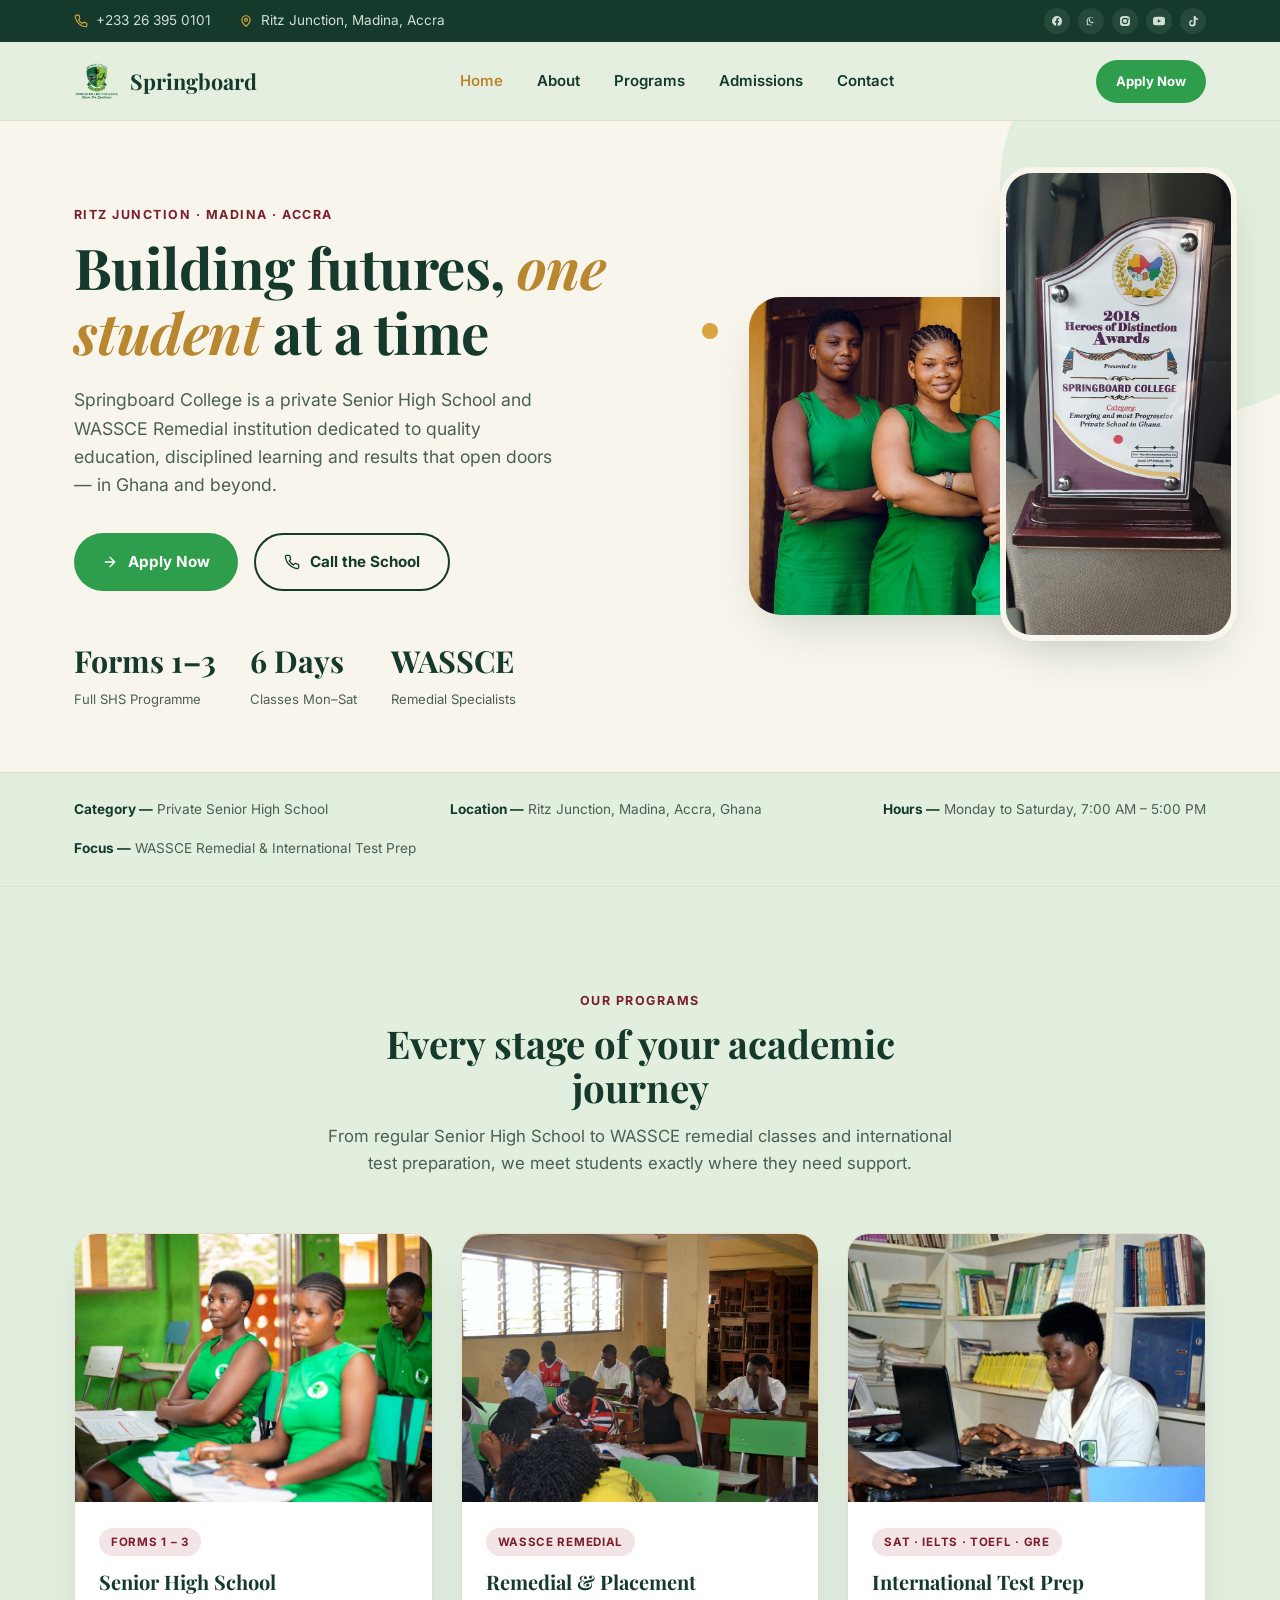
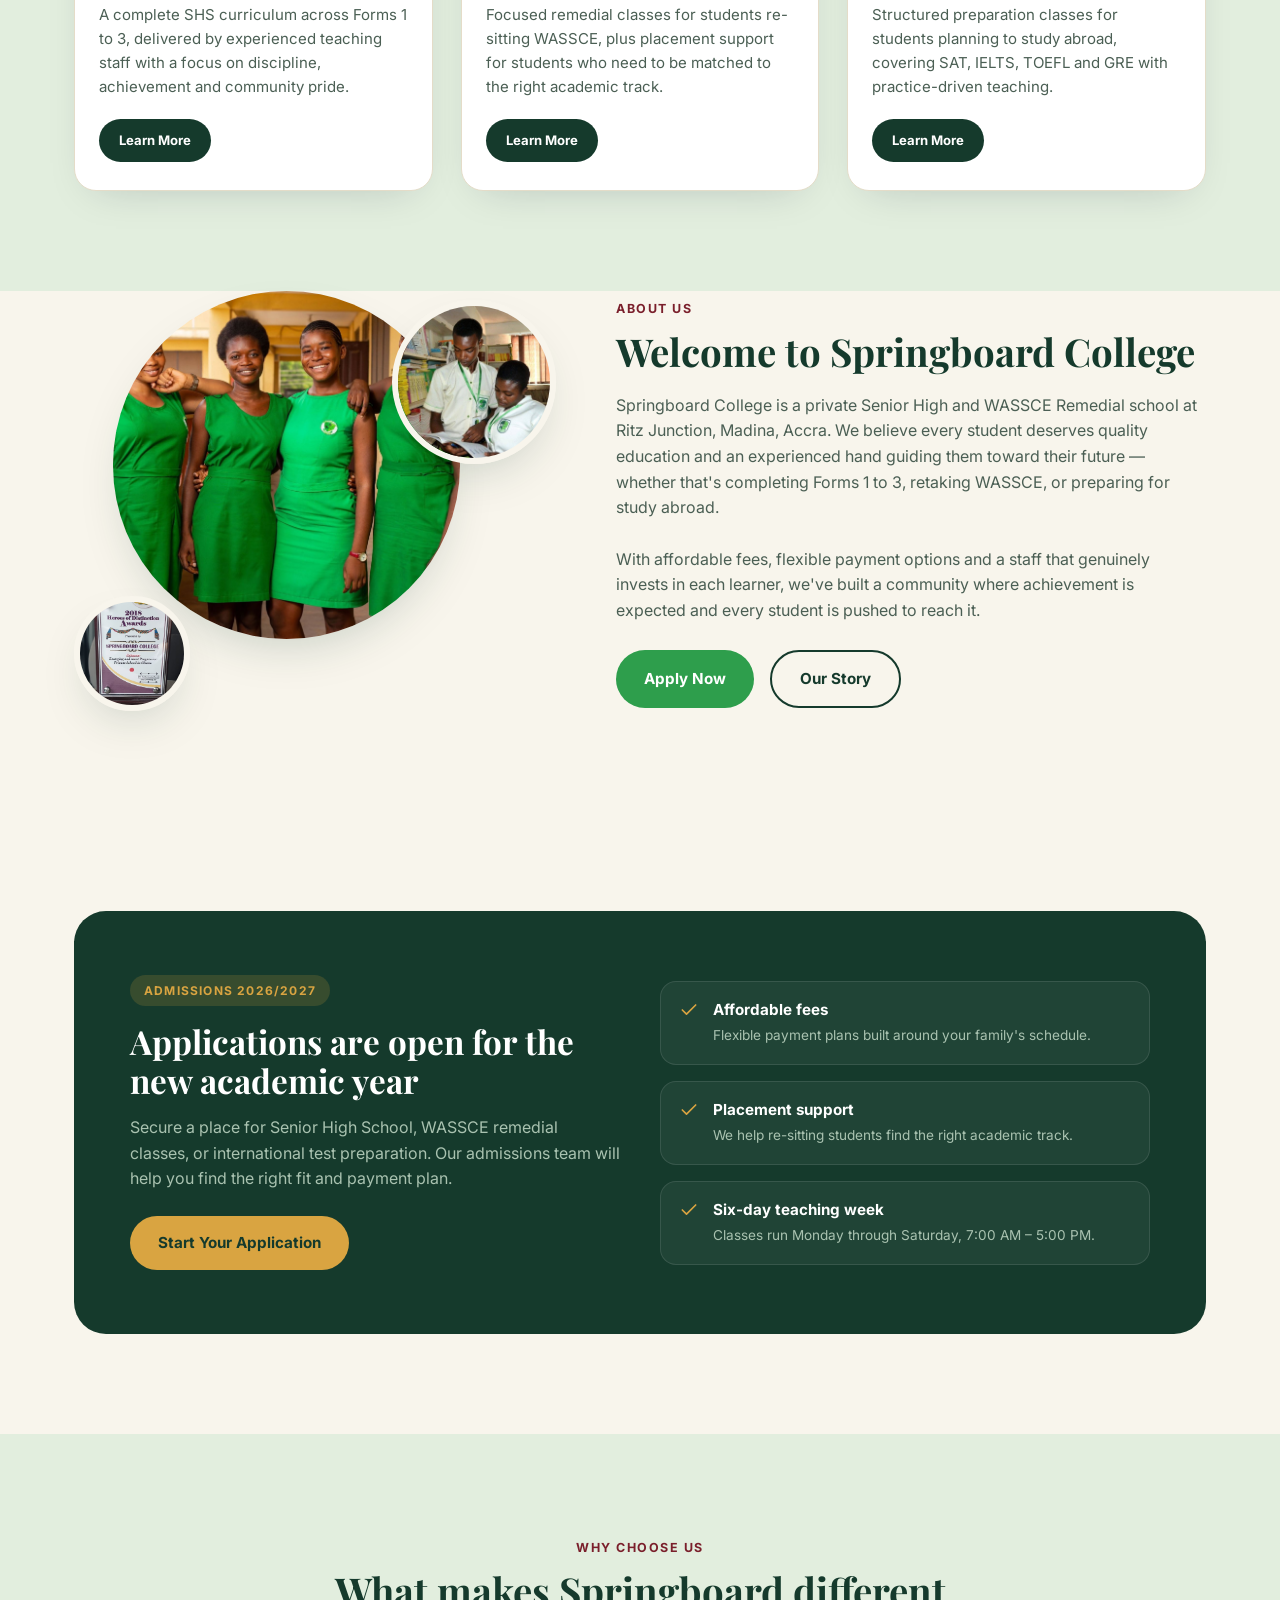
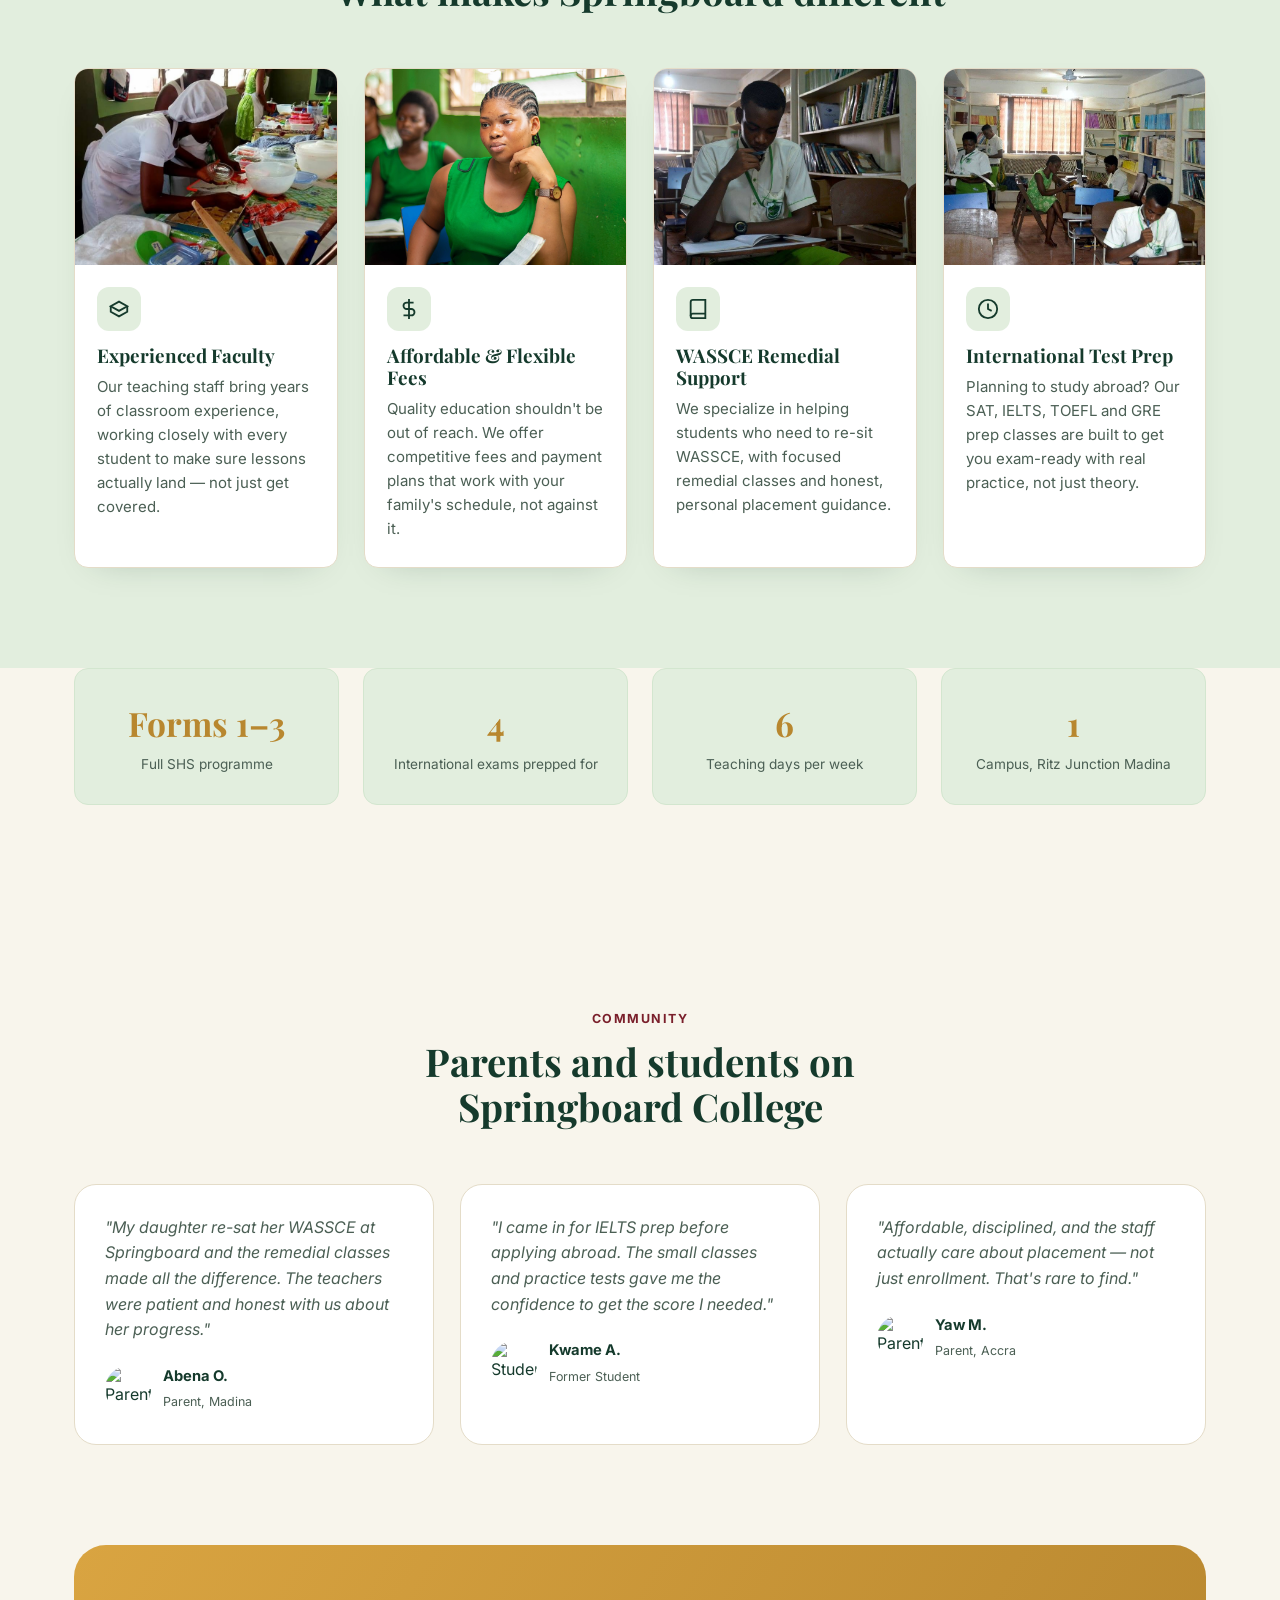
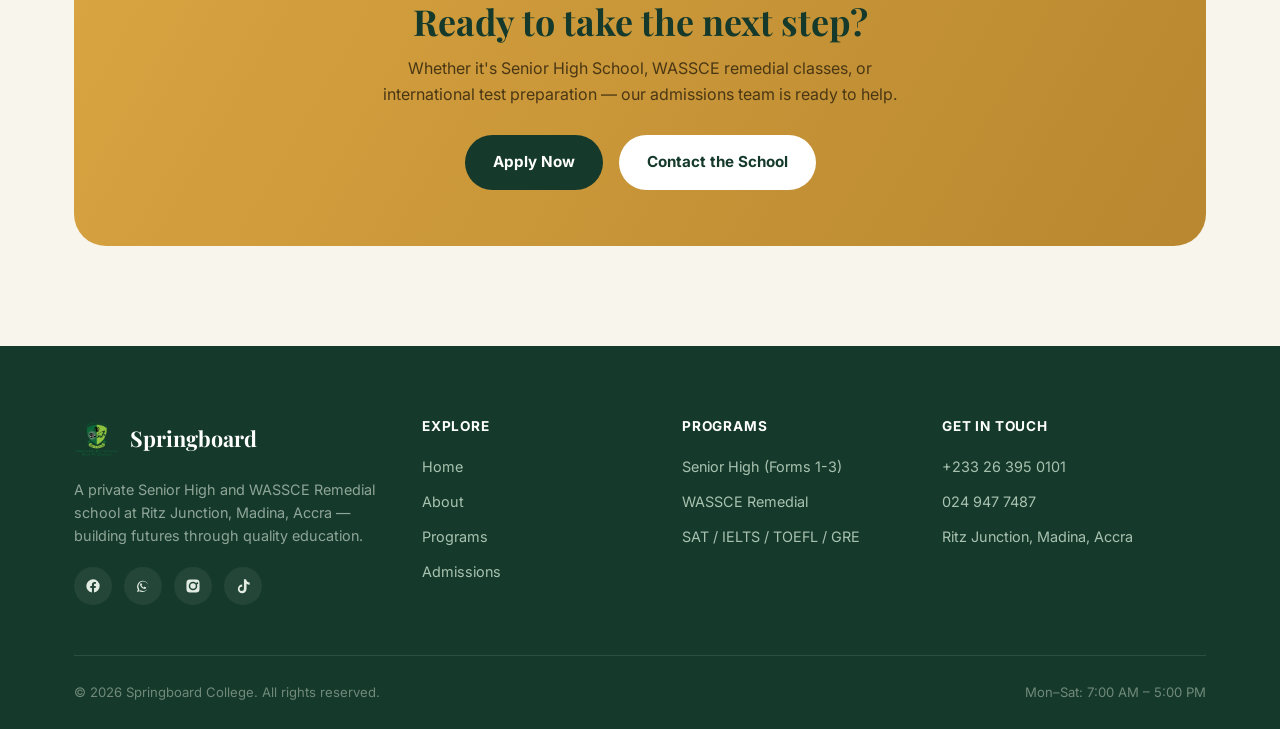
==== commit e2941a8e: "Keep hero blob on phones (tucked in corner, behind content); remove YouTube social icon; convert 'Wh" ====
--- a/index.html
+++ b/index.html
@@ -198,53 +198,37 @@
       <span class="eyebrow">Why Choose Us</span>
       <h2>What makes Springboard different</h2>
     </div>
-    <div class="why-wrap reveal">
-      <div class="why-tabs" id="whyTabs">
-        <div class="why-tab active" data-tab="0">
+    <div class="why-grid reveal">
+      <div class="why-card">
+        <div class="why-card-media"><img src="images/33992911_2101817066499560_7887010924257607680_n.jpg" alt="Experienced teacher guiding students at Springboard College"></div>
+        <div class="why-card-body">
           <span class="ic"><svg viewBox="0 0 24 24" fill="none" stroke="currentColor" stroke-width="2"><path d="M12 14l9-5-9-5-9 5 9 5z"/><path d="M3 9v6l9 5 9-5V9"/></svg></span>
-          <b>Experienced Faculty</b>
-        </div>
-        <div class="why-tab" data-tab="1">
+          <h3>Experienced Faculty</h3>
+          <p>Our teaching staff bring years of classroom experience, working closely with every student to make sure lessons actually land — not just get covered.</p>
+        </div>
+      </div>
+      <div class="why-card">
+        <div class="why-card-media"><img src="images/492010170_1209339214529215_2478963119498551327_n.jpg" alt="Springboard College student in class"></div>
+        <div class="why-card-body">
           <span class="ic"><svg viewBox="0 0 24 24" fill="none" stroke="currentColor" stroke-width="2"><path d="M12 1v22M17 5H9.5a3.5 3.5 0 000 7h5a3.5 3.5 0 010 7H6"/></svg></span>
-          <b>Affordable &amp; Flexible Fees</b>
-        </div>
-        <div class="why-tab" data-tab="2">
+          <h3>Affordable &amp; Flexible Fees</h3>
+          <p>Quality education shouldn't be out of reach. We offer competitive fees and payment plans that work with your family's schedule, not against it.</p>
+        </div>
+      </div>
+      <div class="why-card">
+        <div class="why-card-media"><img src="images/649314108_27014352594819329_888180111602437291_n.jpg" alt="Student in a WASSCE remedial study session"></div>
+        <div class="why-card-body">
           <span class="ic"><svg viewBox="0 0 24 24" fill="none" stroke="currentColor" stroke-width="2"><path d="M4 19.5A2.5 2.5 0 016.5 17H20"/><path d="M6.5 2H20v20H6.5A2.5 2.5 0 014 19.5v-15A2.5 2.5 0 016.5 2z"/></svg></span>
-          <b>WASSCE Remedial Support</b>
-        </div>
-        <div class="why-tab" data-tab="3">
+          <h3>WASSCE Remedial Support</h3>
+          <p>We specialize in helping students who need to re-sit WASSCE, with focused remedial classes and honest, personal placement guidance.</p>
+        </div>
+      </div>
+      <div class="why-card">
+        <div class="why-card-media"><img src="images/649250986_27014353518152570_963237712582813607_n.jpg" alt="Students studying together in the library"></div>
+        <div class="why-card-body">
           <span class="ic"><svg viewBox="0 0 24 24" fill="none" stroke="currentColor" stroke-width="2"><circle cx="12" cy="12" r="10"/><path d="M12 6v6l4 2"/></svg></span>
-          <b>International Test Prep</b>
-        </div>
-      </div>
-      <div class="why-panels">
-        <div class="why-panel active" data-panel="0">
-          <img src="images/33992911_2101817066499560_7887010924257607680_n.jpg" alt="Experienced teacher guiding students at Springboard College">
-          <div>
-            <h3>Experienced Faculty</h3>
-            <p>Our teaching staff bring years of classroom experience, working closely with every student to make sure lessons actually land — not just get covered.</p>
-          </div>
-        </div>
-        <div class="why-panel" data-panel="1">
-          <img src="images/492010170_1209339214529215_2478963119498551327_n.jpg" alt="Springboard College student in class">
-          <div>
-            <h3>Affordable &amp; Flexible Fees</h3>
-            <p>Quality education shouldn't be out of reach. We offer competitive fees and payment plans that work with your family's schedule, not against it.</p>
-          </div>
-        </div>
-        <div class="why-panel" data-panel="2">
-          <img src="images/649314108_27014352594819329_888180111602437291_n.jpg" alt="Student in a WASSCE remedial study session">
-          <div>
-            <h3>WASSCE Remedial Support</h3>
-            <p>We specialize in helping students who need to re-sit WASSCE, with focused remedial classes and honest, personal placement guidance.</p>
-          </div>
-        </div>
-        <div class="why-panel" data-panel="3">
-          <img src="images/649250986_27014353518152570_963237712582813607_n.jpg" alt="Students studying together in the library">
-          <div>
-            <h3>International Test Prep</h3>
-            <p>Planning to study abroad? Our SAT, IELTS, TOEFL and GRE prep classes are built to get you exam-ready with real practice, not just theory.</p>
-          </div>
+          <h3>International Test Prep</h3>
+          <p>Planning to study abroad? Our SAT, IELTS, TOEFL and GRE prep classes are built to get you exam-ready with real practice, not just theory.</p>
         </div>
       </div>
     </div>
@@ -308,7 +292,6 @@
           <a href="https://www.facebook.com/225669790780973/" target="_blank" rel="noopener" aria-label="Facebook"><svg viewBox="0 0 24 24"><path d="M22 12a10 10 0 10-11.6 9.9v-7H7.9V12h2.5V9.8c0-2.5 1.5-3.9 3.8-3.9 1.1 0 2.2.2 2.2.2v2.4h-1.3c-1.2 0-1.6.8-1.6 1.6V12h2.8l-.4 2.9h-2.4v7A10 10 0 0022 12z"/></svg></a>
           <a href="https://wa.me/233263950101" target="_blank" rel="noopener" aria-label="WhatsApp"><svg viewBox="0 0 24 24"><path d="M17.6 6.32A8.86 8.86 0 0012.05 4a8.94 8.94 0 00-7.74 13.4L3 21l3.72-1.28a8.9 8.9 0 004.31 1.1 8.94 8.94 0 008.9-8.9 8.86 8.86 0 00-2.33-5.6zM12.05 19.4a7.4 7.4 0 01-3.77-1.03l-.27-.16-2.24.77.75-2.18-.18-.28a7.42 7.42 0 1113.7-3.9 7.43 7.43 0 01-7.99 6.78zm4.08-5.56c-.22-.11-1.31-.65-1.51-.72-.2-.07-.35-.11-.5.11-.15.22-.57.72-.7.86-.13.15-.26.16-.48.05a6.1 6.1 0 01-1.8-1.11 6.75 6.75 0 01-1.24-1.55c-.13-.22 0-.34.1-.45.1-.1.22-.26.33-.39.11-.13.15-.22.22-.37.07-.15.04-.28-.02-.39-.06-.11-.5-1.2-.68-1.65-.18-.43-.36-.37-.5-.38h-.43c-.15 0-.39.06-.6.28-.2.22-.79.77-.79 1.87s.81 2.17.92 2.32c.11.15 1.6 2.44 3.87 3.42.54.23.96.37 1.29.48.54.17 1.03.15 1.42.09.43-.06 1.31-.53 1.5-1.05.18-.51.18-.95.13-1.05-.05-.1-.2-.16-.42-.27z"/></svg></a>
           <a href="#" aria-label="Instagram"><svg viewBox="0 0 24 24"><path d="M12 2.2c3.2 0 3.6 0 4.85.07 3.25.15 4.77 1.69 4.92 4.92.06 1.27.07 1.65.07 4.85s0 3.58-.07 4.85c-.15 3.23-1.66 4.77-4.92 4.92-1.27.06-1.65.07-4.85.07s-3.58 0-4.85-.07c-3.26-.15-4.77-1.7-4.92-4.92C2.16 15.58 2.16 15.2 2.16 12s0-3.58.07-4.85C2.38 3.92 3.9 2.38 7.15 2.27 8.42 2.21 8.8 2.2 12 2.2m0 3.4a6.4 6.4 0 100 12.8 6.4 6.4 0 000-12.8m0 2.25a4.15 4.15 0 110 8.3 4.15 4.15 0 010-8.3m6.4-1.6a1.5 1.5 0 100 3 1.5 1.5 0 000-3"/></svg></a>
-          <a href="#" aria-label="YouTube"><svg viewBox="0 0 24 24"><path d="M23.5 6.2a3 3 0 00-2.1-2.1C19.5 3.5 12 3.5 12 3.5s-7.5 0-9.4.6A3 3 0 00.5 6.2 31 31 0 000 12a31 31 0 00.5 5.8 3 3 0 002.1 2.1c1.9.6 9.4.6 9.4.6s7.5 0 9.4-.6a3 3 0 002.1-2.1A31 31 0 0024 12a31 31 0 00-.5-5.8zM9.6 15.5v-7l6.3 3.5-6.3 3.5z"/></svg></a>
           <a href="#" aria-label="TikTok"><svg viewBox="0 0 24 24"><path d="M16.6 2h-3.2v14.3a3.3 3.3 0 11-3.3-3.3c.2 0 .5 0 .7.06v-3.2a6.5 6.5 0 106.5 6.44V8.6a8.4 8.4 0 004.7 1.4V6.8a5.6 5.6 0 01-5.4-4.8z"/></svg></a>
         </div>
       </div>
--- a/styles.css
+++ b/styles.css
@@ -20,13 +20,14 @@
   --container:1180px;
 }
 *{box-sizing:border-box;margin:0;padding:0}
-html{scroll-behavior:smooth}
+html{scroll-behavior:smooth;overflow-x:clip;max-width:100%}
 body{
   font-family:'Inter',system-ui,sans-serif;
   background:var(--cream);
   color:var(--ink);
   line-height:1.6;
-  overflow-x:hidden;
+  overflow-x:clip;
+  max-width:100%;
 }
 h1,h2,h3,h4{
   font-family:'Playfair Display',serif;
@@ -122,8 +123,9 @@
 .dot.d1{width:16px;height:16px;background:var(--gold);top:8%;left:2%}
 .dot.d2{width:10px;height:10px;background:var(--teal);bottom:14%;left:12%}
 .dot.d3{width:14px;height:14px;border:3px solid var(--gold-dark);background:transparent;top:40%;right:2%}
-.blob{position:absolute;background:var(--green-tint);border-radius:44% 56% 62% 38%/44% 42% 58% 56%;z-index:0}
+.blob{position:absolute;background:var(--green-tint);border-radius:44% 56% 62% 38%/44% 42% 58% 56%;z-index:0;pointer-events:none}
 .hero .blob{width:420px;height:420px;top:-120px;right:-140px}
+.hero .container{position:relative;z-index:1}
 
 /* Marquee / trust strip */
 .trust{padding:26px 0;border-top:1px solid var(--line);border-bottom:1px solid var(--line);background:var(--green-tint)}
@@ -168,19 +170,17 @@
 .highlight-facts span{color:#a9c2b0;font-size:.85rem}
 
 /* Why choose us / icon tabs */
-.why-wrap{display:grid;grid-template-columns:.9fr 1.1fr;gap:60px;align-items:center}
-.why-tabs{display:flex;flex-direction:column;gap:6px;border-bottom:1px solid var(--line)}
-.why-tab{display:flex;align-items:center;gap:14px;padding:18px 6px;cursor:pointer;border-bottom:2px solid transparent;color:var(--ink-soft)}
-.why-tab.active{color:var(--gold-dark);border-color:var(--gold-dark)}
-.why-tab .ic{width:38px;height:38px;border-radius:50%;background:var(--cream-2);display:flex;align-items:center;justify-content:center;flex:none}
-.why-tab.active .ic{background:var(--gold);color:#fff}
-.why-tab .ic svg{width:18px;height:18px}
-.why-tab b{font-family:'Playfair Display',serif;font-size:1.02rem;color:var(--navy)}
-.why-panel{display:none;grid-template-columns:1fr 1fr;gap:30px;align-items:center}
-.why-panel.active{display:grid}
-.why-panel img{border-radius:var(--radius);box-shadow:var(--shadow)}
-.why-panel h3{font-size:1.5rem;margin-bottom:14px}
-.why-panel p{color:var(--ink-soft)}
+.why-grid{display:grid;grid-template-columns:repeat(4,1fr);gap:26px}
+.why-card{background:var(--white);border:1px solid var(--line);border-radius:var(--radius-sm);overflow:hidden;display:flex;flex-direction:column;box-shadow:0 12px 34px -24px rgba(21,58,44,.35);transition:transform .35s ease, box-shadow .35s ease}
+.why-card:hover{transform:translateY(-5px);box-shadow:var(--shadow)}
+.why-card-media{aspect-ratio:4/3;overflow:hidden}
+.why-card-media img{width:100%;height:100%;object-fit:cover;display:block;transition:transform .6s ease}
+.why-card:hover .why-card-media img{transform:scale(1.05)}
+.why-card-body{padding:22px 22px 26px}
+.why-card-body .ic{display:inline-flex;width:44px;height:44px;align-items:center;justify-content:center;border-radius:12px;background:var(--green-tint);color:var(--ink);margin-bottom:14px}
+.why-card-body .ic svg{width:22px;height:22px}
+.why-card h3{font-family:'Playfair Display',serif;font-size:1.18rem;margin-bottom:8px;color:var(--navy)}
+.why-card p{color:var(--ink-soft);font-size:.94rem;line-height:1.6}
 
 /* Stats strip */
 .stats-strip{display:grid;grid-template-columns:repeat(4,1fr);gap:24px;text-align:center}
@@ -265,7 +265,9 @@
 .reveal.in{opacity:1;transform:none}
 
 @media (max-width:980px){
-  .hero .container,.about-split,.why-wrap,.contact-grid,.highlight-in{grid-template-columns:1fr}
+  .hero .container,.about-split,.contact-grid,.highlight-in{grid-template-columns:1fr}
+  .why-grid{grid-template-columns:1fr 1fr}
+  .hero .blob{width:320px;height:320px;top:-110px;right:-130px}
   .about-art{margin-bottom:20px;min-height:340px}
   .programs-grid,.testi-grid{grid-template-columns:1fr 1fr}
   .stats-strip{grid-template-columns:1fr 1fr}
@@ -280,5 +282,20 @@
   .topbar-info{gap:14px}
   .programs-grid,.testi-grid,.stats-strip,.steps{grid-template-columns:1fr}
   .highlight,.cta-band{padding:40px 26px}
-  .why-panel{grid-template-columns:1fr}
-}
+  .why-grid{grid-template-columns:1fr}
+}
+@media (max-width:520px){
+  .nav-in{padding:12px 16px}
+  .logo{font-size:1.1rem;gap:8px}
+  .logo .mark{width:36px;height:36px}
+  .nav-cta{gap:10px}
+  .topbar .container{padding-top:6px;padding-bottom:6px;gap:6px}
+  .topbar-info{gap:10px;font-size:.72rem}
+  .topbar-item svg{width:12px;height:12px}
+  .topbar-item:nth-of-type(2){display:none}
+  .hero{padding:50px 0 40px}
+  .hero .blob{width:230px;height:230px;top:-80px;right:-90px;opacity:.85}
+  .hero-cta{gap:10px}
+  .hero-cta .btn{padding:12px 18px;font-size:.85rem}
+  .hero-stats{gap:20px;margin-top:32px}
+}
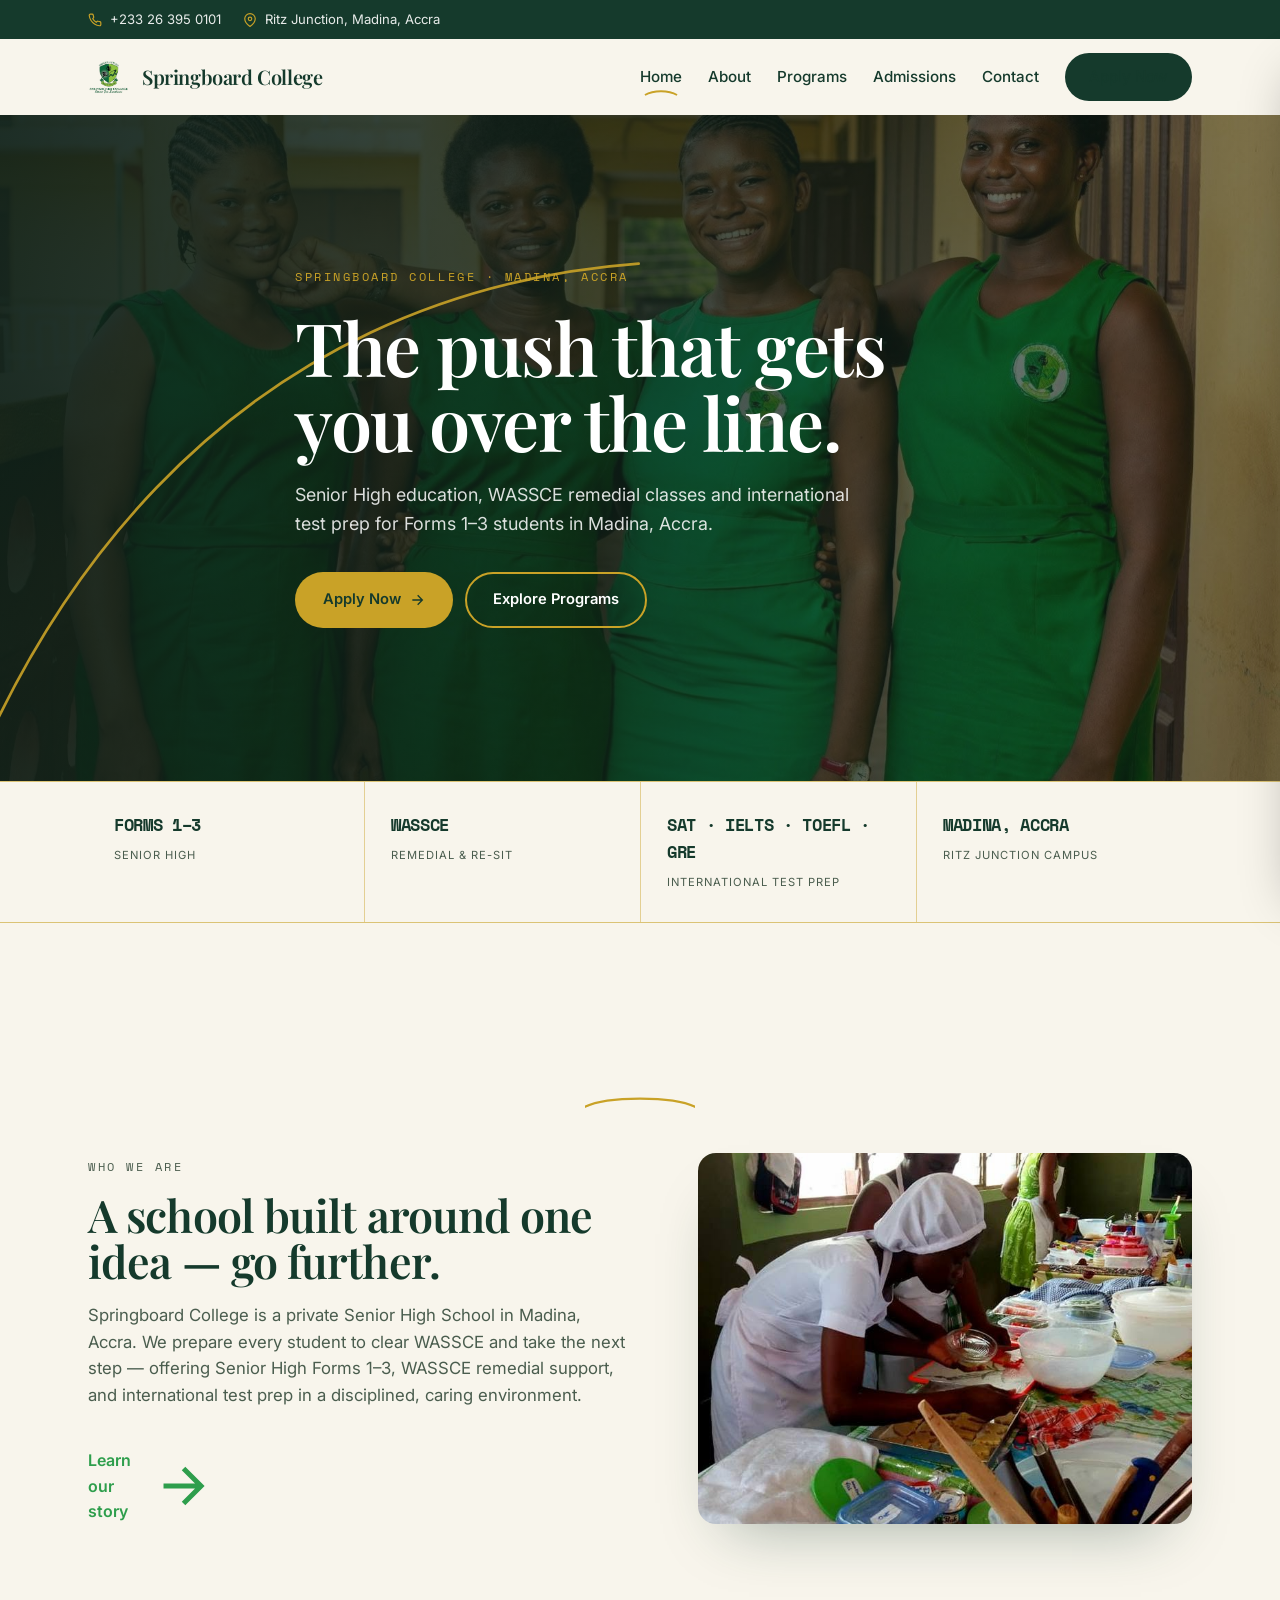
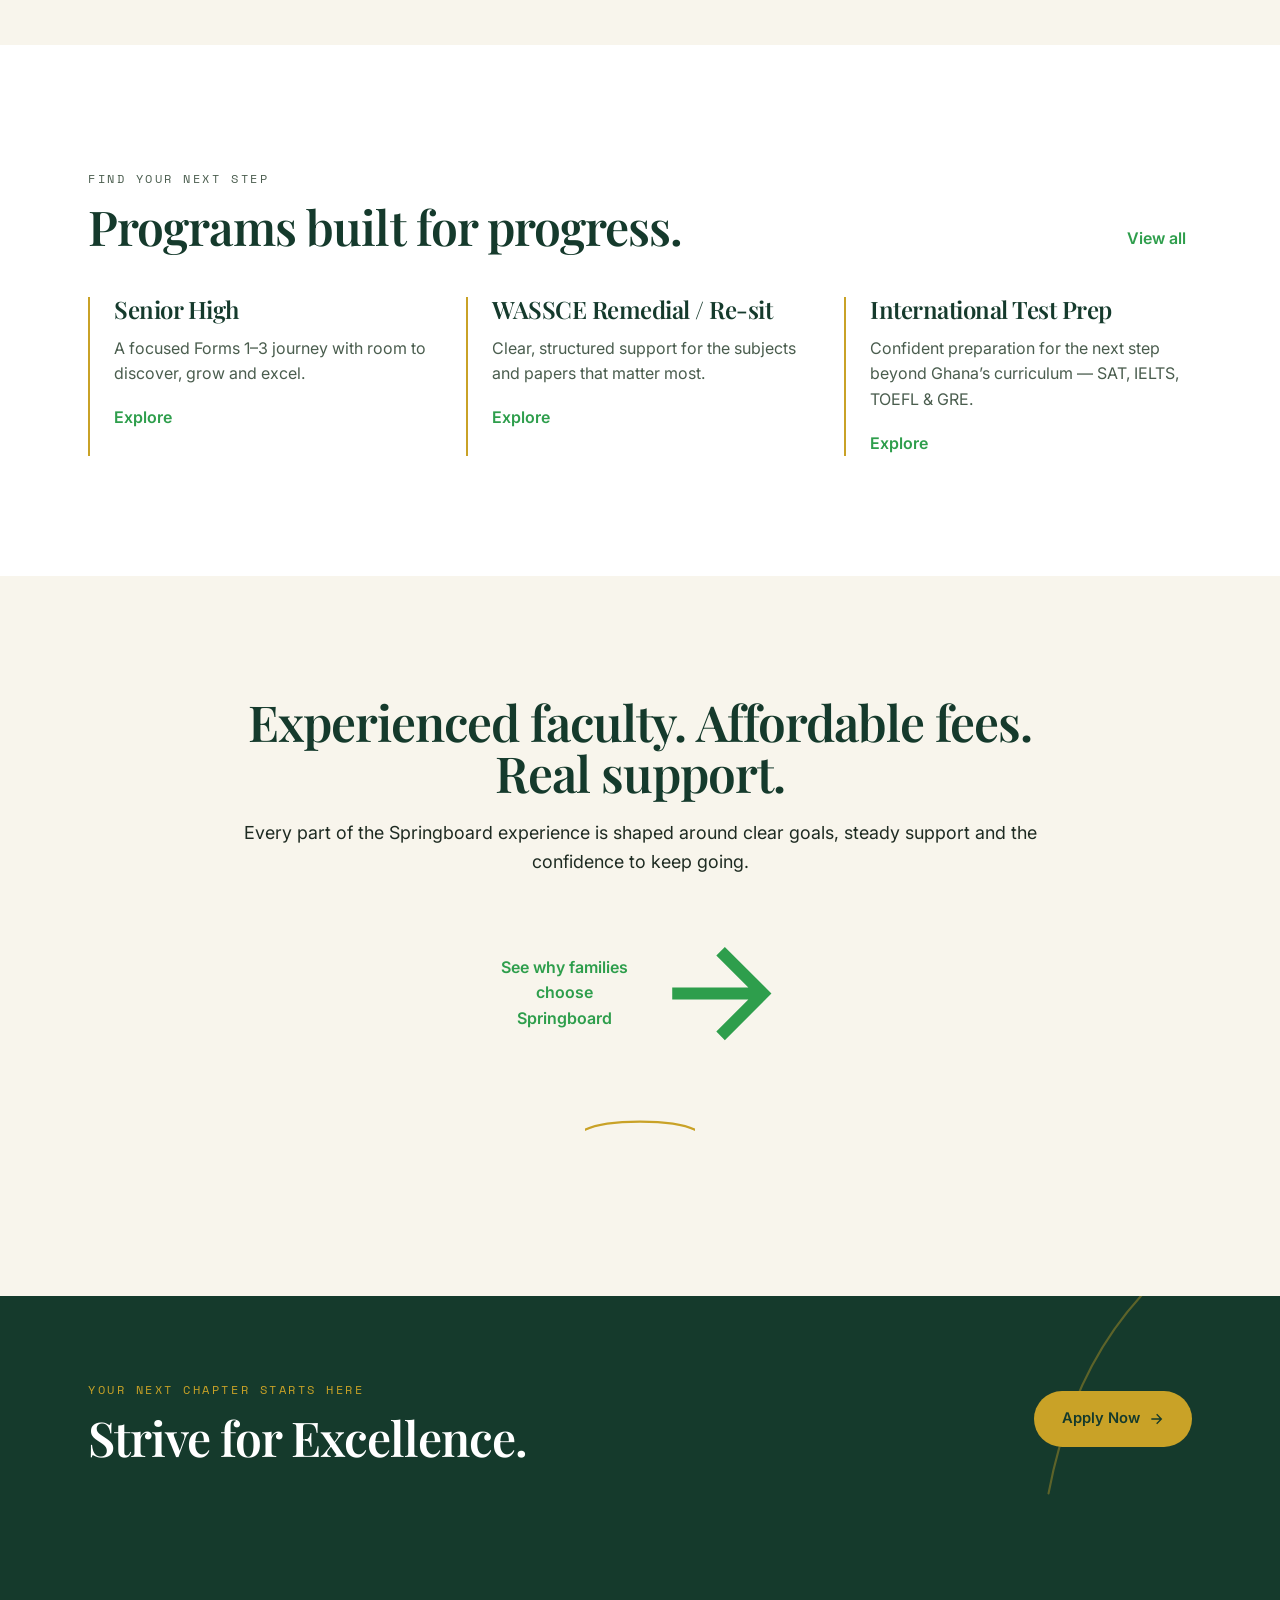
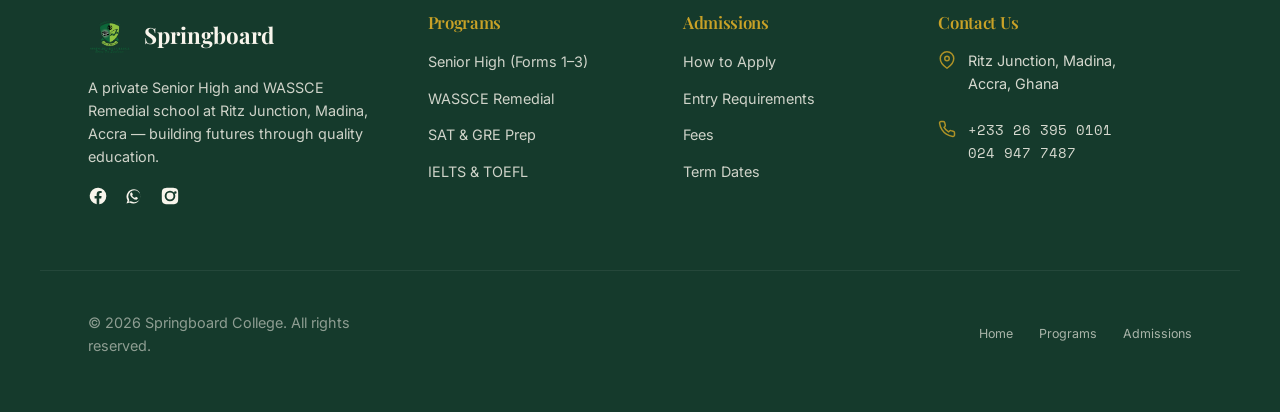
==== commit 9bdc7079: "Redesign Home to MagicPath green/gold arc aesthetic: image hero (students) replacing solid color, go" ====
--- a/index.html
+++ b/index.html
@@ -1,333 +1,191 @@
 <!DOCTYPE html>
 <html lang="en">
 <head>
-<meta charset="UTF-8">
-<meta name="viewport" content="width=device-width, initial-scale=1.0">
-<title>Springboard College | Private SHS &amp; WASSCE Remedial School, Madina Accra</title>
-<meta name="description" content="Springboard College is a private Senior High and WASSCE Remedial school at Ritz Junction, Madina, Accra — offering Forms 1-3, WASSCE remedial classes and SAT/IELTS/TOEFL/GRE preparation.">
-<link rel="preconnect" href="https://fonts.googleapis.com">
-<link rel="preconnect" href="https://fonts.gstatic.com" crossorigin>
-<link href="https://fonts.googleapis.com/css2?family=Playfair+Display:wght@600;700&family=Inter:wght@400;500;600;700&display=swap" rel="stylesheet">
-<link rel="icon" type="image/png" href="images/logo.png">
-<link rel="stylesheet" href="styles.css">
+<meta charset="UTF-8" />
+<meta name="viewport" content="width=device-width, initial-scale=1.0" />
+<title>Springboard College | Private SHS & WASSCE Remedial School, Madina Accra</title>
+<meta name="description" content="Springboard College — a private Senior High School, WASSCE remedial and international test-prep school at Ritz Junction, Madina, Accra. Strive for Excellence." />
+<link rel="icon" type="image/png" href="images/logo.png" />
+<link rel="preconnect" href="https://fonts.googleapis.com" />
+<link rel="preconnect" href="https://fonts.gstatic.com" crossorigin />
+<link href="https://fonts.googleapis.com/css2?family=Playfair+Display:ital,wght@0,500;0,600;0,700;1,500;1,600&family=Inter:wght@400;500;600;700&family=Space+Mono:wght@400;700&display=swap" rel="stylesheet" />
+<link rel="stylesheet" href="sb.css" />
 </head>
-<body>
+<body data-page="home">
 
-<div class="drawer" id="drawer">
-  <span class="drawer-x" id="drawerX">&times;</span>
+<!-- TOPBAR -->
+<div class="topbar">
+  <div class="wrap">
+    <a href="tel:+233263950101"><svg viewBox="0 0 24 24" fill="none" stroke="currentColor" stroke-width="2"><path d="M22 16.9v3a2 2 0 01-2.2 2 19.8 19.8 0 01-8.6-3.1 19.5 19.5 0 01-6-6A19.8 19.8 0 012.1 4.2 2 2 0 014 2h3a2 2 0 012 1.7c.1 1 .4 1.9.7 2.8a2 2 0 01-.5 2.1L8.1 9.9a16 16 0 006 6l1.3-1.3a2 2 0 012.1-.4c.9.3 1.8.6 2.8.7A2 2 0 0122 16.9z"/></svg>+233 26 395 0101</a>
+    <span><svg viewBox="0 0 24 24" fill="none" stroke="currentColor" stroke-width="2"><path d="M21 10c0 7-9 13-9 13s-9-6-9-13a9 9 0 0118 0z"/><circle cx="12" cy="10" r="3"/></svg>Ritz Junction, Madina, Accra</span>
+  </div>
+</div>
+
+<!-- NAV -->
+<header class="nav" id="nav">
+  <div class="wrap nav-in">
+    <a href="index.html" class="brand"><img src="images/logo.png" alt="Springboard College crest" /><b>Springboard College</b></a>
+    <nav class="nav-links">
+      <a href="index.html" class="active">Home</a>
+      <a href="about.html">About</a>
+      <a href="programs.html">Programs</a>
+      <a href="admissions.html">Admissions</a>
+      <a href="#contact">Contact</a>
+      <a href="admissions.html" class="pill pill-green" style="padding:10px 22px">Apply Now</a>
+    </nav>
+    <button class="burger" id="burger" aria-label="Menu"><svg viewBox="0 0 24 24" fill="none" stroke="currentColor" stroke-width="2"><path d="M3 6h18M3 12h18M3 18h18"/></svg></button>
+  </div>
+</header>
+<aside class="drawer" id="drawer">
   <a href="index.html">Home</a>
   <a href="about.html">About</a>
   <a href="programs.html">Programs</a>
   <a href="admissions.html">Admissions</a>
-  <a href="contact.html">Contact</a>
-</div>
+  <a href="#contact">Contact</a>
+  <a href="admissions.html" class="pill pill-gold">Apply Now</a>
+  <svg class="arc-deco" viewBox="0 0 300 300" fill="none"><path d="M8 290C40 120 150 22 292 8" stroke="#C9A227" stroke-width="2"/></svg>
+</aside>
 
-<header>
-  <div class="topbar">
-    <div class="container">
-      <div class="topbar-info">
-        <div class="topbar-item">
-          <svg viewBox="0 0 24 24" fill="none" stroke-width="2"><path d="M22 16.9v3a2 2 0 01-2.2 2 19.8 19.8 0 01-8.6-3.1 19.5 19.5 0 01-6-6 19.8 19.8 0 01-3.1-8.7A2 2 0 014.1 2h3a2 2 0 012 1.7c.1 1 .3 2 .7 3a2 2 0 01-.4 2.1L8 10.3a16 16 0 006 6l1.5-1.5a2 2 0 012.1-.4c1 .4 2 .6 3 .7a2 2 0 011.4 2z"/></svg>
-          <span>+233 26 395 0101</span>
-        </div>
-        <div class="topbar-item">
-          <svg viewBox="0 0 24 24" fill="none" stroke-width="2"><path d="M12 21s-7-5.5-7-11a7 7 0 0114 0c0 5.5-7 11-7 11z"/><circle cx="12" cy="10" r="2.5"/></svg>
-          <span>Ritz Junction, Madina, Accra</span>
-        </div>
-      </div>
-      <div class="topbar-soc">
-        <a href="https://www.facebook.com/225669790780973/" target="_blank" rel="noopener" aria-label="Facebook"><svg viewBox="0 0 24 24"><path d="M22 12a10 10 0 10-11.6 9.9v-7H7.9V12h2.5V9.8c0-2.5 1.5-3.9 3.8-3.9 1.1 0 2.2.2 2.2.2v2.4h-1.3c-1.2 0-1.6.8-1.6 1.6V12h2.8l-.4 2.9h-2.4v7A10 10 0 0022 12z"/></svg></a>
-        <a href="https://wa.me/233263950101" target="_blank" rel="noopener" aria-label="WhatsApp"><svg viewBox="0 0 24 24"><path d="M17.6 6.32A8.86 8.86 0 0012.05 4a8.94 8.94 0 00-7.74 13.4L3 21l3.72-1.28a8.9 8.9 0 004.31 1.1 8.94 8.94 0 008.9-8.9 8.86 8.86 0 00-2.33-5.6zM12.05 19.4a7.4 7.4 0 01-3.77-1.03l-.27-.16-2.24.77.75-2.18-.18-.28a7.42 7.42 0 1113.7-3.9 7.43 7.43 0 01-7.99 6.78zm4.08-5.56c-.22-.11-1.31-.65-1.51-.72-.2-.07-.35-.11-.5.11-.15.22-.57.72-.7.86-.13.15-.26.16-.48.05a6.1 6.1 0 01-1.8-1.11 6.75 6.75 0 01-1.24-1.55c-.13-.22 0-.34.1-.45.1-.1.22-.26.33-.39.11-.13.15-.22.22-.37.07-.15.04-.28-.02-.39-.06-.11-.5-1.2-.68-1.65-.18-.43-.36-.37-.5-.38h-.43c-.15 0-.39.06-.6.28-.2.22-.79.77-.79 1.87s.81 2.17.92 2.32c.11.15 1.6 2.44 3.87 3.42.54.23.96.37 1.29.48.54.17 1.03.15 1.42.09.43-.06 1.31-.53 1.5-1.05.18-.51.18-.95.13-1.05-.05-.1-.2-.16-.42-.27z"/></svg></a>
-        <a href="#" aria-label="Instagram"><svg viewBox="0 0 24 24"><path d="M12 2.2c3.2 0 3.6 0 4.85.07 3.25.15 4.77 1.69 4.92 4.92.06 1.27.07 1.65.07 4.85s0 3.58-.07 4.85c-.15 3.23-1.66 4.77-4.92 4.92-1.27.06-1.65.07-4.85.07s-3.58 0-4.85-.07c-3.26-.15-4.77-1.7-4.92-4.92C2.16 15.58 2.16 15.2 2.16 12s0-3.58.07-4.85C2.38 3.92 3.9 2.38 7.15 2.27 8.42 2.21 8.8 2.2 12 2.2m0 3.4a6.4 6.4 0 100 12.8 6.4 6.4 0 000-12.8m0 2.25a4.15 4.15 0 110 8.3 4.15 4.15 0 010-8.3m6.4-1.6a1.5 1.5 0 100 3 1.5 1.5 0 000-3"/></svg></a>
-        <a href="#" aria-label="YouTube"><svg viewBox="0 0 24 24"><path d="M23.5 6.2a3 3 0 00-2.1-2.1C19.5 3.5 12 3.5 12 3.5s-7.5 0-9.4.6A3 3 0 00.5 6.2 31 31 0 000 12a31 31 0 00.5 5.8 3 3 0 002.1 2.1c1.9.6 9.4.6 9.4.6s7.5 0 9.4-.6a3 3 0 002.1-2.1A31 31 0 0024 12a31 31 0 00-.5-5.8zM9.6 15.5v-7l6.3 3.5-6.3 3.5z"/></svg></a>
-        <a href="#" aria-label="TikTok"><svg viewBox="0 0 24 24"><path d="M16.6 2h-3.2v14.3a3.3 3.3 0 11-3.3-3.3c.2 0 .5 0 .7.06v-3.2a6.5 6.5 0 106.5 6.44V8.6a8.4 8.4 0 004.7 1.4V6.8a5.6 5.6 0 01-5.4-4.8z"/></svg></a>
-      </div>
-    </div>
-  </div>
-  <nav>
-    <div class="nav-in">
-      <a href="index.html" class="logo"><img class="mark" src="images/logo.png" alt="Springboard College crest">Springboard</a>
-      <div class="nav-links">
-        <a href="index.html" class="active">Home</a>
-        <a href="about.html">About</a>
-        <a href="programs.html">Programs</a>
-        <a href="admissions.html">Admissions</a>
-        <a href="contact.html">Contact</a>
-      </div>
-      <div class="nav-cta">
-        <a href="admissions.html" class="btn btn-teal btn-sm">Apply Now</a>
-        <div class="burger" id="burger"><span></span><span></span><span></span></div>
-      </div>
-    </div>
-  </nav>
-</header>
-
-<section class="hero">
-  <div class="blob"></div>
-  <div class="container">
-    <div class="reveal">
-      <span class="eyebrow">Ritz Junction · Madina · Accra</span>
-      <h1>Building futures, <span class="hl">one student</span> at a time</h1>
-      <p class="lead">Springboard College is a private Senior High School and WASSCE Remedial institution dedicated to quality education, disciplined learning and results that open doors — in Ghana and beyond.</p>
-      <div class="hero-cta">
-        <a href="admissions.html" class="btn btn-teal">
-          <svg viewBox="0 0 24 24" fill="none" stroke="currentColor" stroke-width="2"><path d="M5 12h14M12 5l7 7-7 7" stroke-linecap="round"/></svg>
-          Apply Now
-        </a>
-        <a href="tel:+233263950101" class="btn btn-outline">
-          <svg viewBox="0 0 24 24" fill="none" stroke="currentColor" stroke-width="2"><path d="M22 16.9v3a2 2 0 01-2.2 2 19.8 19.8 0 01-8.6-3.1 19.5 19.5 0 01-6-6 19.8 19.8 0 01-3.1-8.7A2 2 0 014.1 2h3a2 2 0 012 1.7c.1 1 .3 2 .7 3a2 2 0 01-.4 2.1L8 10.3a16 16 0 006 6l1.5-1.5a2 2 0 012.1-.4c1 .4 2 .6 3 .7a2 2 0 011.4 2z"/></svg>
-          Call the School
-        </a>
-      </div>
-      <div class="hero-stats">
-        <div><b>Forms 1–3</b><span>Full SHS Programme</span></div>
-        <div><b>6 Days</b><span>Classes Mon–Sat</span></div>
-        <div><b>WASSCE</b><span>Remedial Specialists</span></div>
-      </div>
-    </div>
-    <div class="hero-art reveal">
-      <div class="dot d1"></div><div class="dot d2"></div><div class="dot d3"></div>
-      <img class="img-a" src="images/492066561_1209339561195847_1566014347801794496_n.jpg" alt="Springboard College students in their green uniform">
-      <img class="img-b" src="images/61800275_2682312428450018_990809802265329664_n.jpg" alt="Springboard College 2018 Heroes of Distinction award">
+<!-- HERO -->
+<section class="hero" id="home">
+  <img class="hero-img" src="images/490766188_1209341277862342_7514869006436245181_n.jpg" alt="Springboard College students in uniform" />
+  <div class="hero-scrim"></div>
+  <svg class="hero-arc" viewBox="0 0 600 600" fill="none" aria-hidden="true"><path d="M20 580 C90 260 280 42 575 20" stroke="#C9A227" stroke-width="2" stroke-linecap="round"/></svg>
+  <div class="wrap hero-in">
+    <span class="eyebrow">Springboard College · Madina, Accra</span>
+    <h1>The push that gets you over the line.</h1>
+    <p class="lead">Senior High education, WASSCE remedial classes and international test prep for Forms 1–3 students in Madina, Accra.</p>
+    <div class="hero-cta">
+      <a href="admissions.html" class="pill pill-gold">Apply Now <svg viewBox="0 0 24 24" fill="none" stroke="currentColor" stroke-width="2"><path d="M5 12h14M13 5l7 7-7 7"/></svg></a>
+      <a href="programs.html" class="pill pill-goldo">Explore Programs</a>
     </div>
   </div>
 </section>
 
-<section class="trust">
-  <div class="container">
-    <span><b>Category —</b> Private Senior High School</span>
-    <span><b>Location —</b> Ritz Junction, Madina, Accra, Ghana</span>
-    <span><b>Hours —</b> Monday to Saturday, 7:00 AM – 5:00 PM</span>
-    <span><b>Focus —</b> WASSCE Remedial &amp; International Test Prep</span>
-  </div>
+<!-- STATS (certain facts only) -->
+<section class="stats">
+  <div class="wrap"><div class="stats-grid">
+    <div class="stat"><b>FORMS 1–3</b><span>Senior High</span></div>
+    <div class="stat"><b>WASSCE</b><span>Remedial &amp; Re-sit</span></div>
+    <div class="stat"><b>SAT · IELTS · TOEFL · GRE</b><span>International Test Prep</span></div>
+    <div class="stat"><b>MADINA, ACCRA</b><span>Ritz Junction Campus</span></div>
+  </div></div>
 </section>
 
-<section class="section section-tint">
-  <div class="container">
-    <div class="section-head reveal">
-      <span class="eyebrow">Our Programs</span>
-      <h2>Every stage of your academic journey</h2>
-      <p>From regular Senior High School to WASSCE remedial classes and international test preparation, we meet students exactly where they need support.</p>
-    </div>
-    <div class="programs-grid">
-      <div class="card reveal">
-        <div class="card-img"><img src="images/490959137_1209339564529180_5451352750224793083_n.jpg" alt="Senior High School classroom at Springboard College"></div>
-        <div class="card-body">
-          <span class="card-tag">Forms 1 – 3</span>
-          <h3>Senior High School</h3>
-          <p>A complete SHS curriculum across Forms 1 to 3, delivered by experienced teaching staff with a focus on discipline, achievement and community pride.</p>
-          <a href="programs.html#shs" class="btn btn-dark btn-sm">Learn More</a>
-        </div>
+<!-- WHO WE ARE -->
+<section class="section">
+  <div class="wrap">
+    <div class="arc"><svg width="110" viewBox="0 0 100 20" fill="none"><path d="M0 18C20 8 80 8 100 18" stroke="#C9A227" stroke-width="2" stroke-linecap="round"/></svg></div>
+    <div class="split reveal">
+      <div>
+        <span class="eyebrow dark">Who We Are</span>
+        <h2 style="margin-top:14px">A school built around one idea — go further.</h2>
+        <p>Springboard College is a private Senior High School in Madina, Accra. We prepare every student to clear WASSCE and take the next step — offering Senior High Forms 1–3, WASSCE remedial support, and international test prep in a disciplined, caring environment.</p>
+        <a href="about.html" class="link-green" style="margin-top:22px">Learn our story <svg viewBox="0 0 24 24" fill="none" stroke="currentColor" stroke-width="2"><path d="M5 12h14M13 5l7 7-7 7"/></svg></a>
       </div>
-      <div class="card reveal">
-        <div class="card-img"><img src="images/650091674_27010461061875149_4504201826695494855_n.jpg" alt="Students preparing for WASSCE remedial exams"></div>
-        <div class="card-body">
-          <span class="card-tag">WASSCE Remedial</span>
-          <h3>Remedial &amp; Placement</h3>
-          <p>Focused remedial classes for students re-sitting WASSCE, plus placement support for students who need to be matched to the right academic track.</p>
-          <a href="programs.html#remedial" class="btn btn-dark btn-sm">Learn More</a>
-        </div>
-      </div>
-      <div class="card reveal">
-        <div class="card-img"><img src="images/649762605_27014353638152558_2580832905940296870_n.jpg" alt="Student preparing for SAT, IELTS, TOEFL and GRE on a laptop"></div>
-        <div class="card-body">
-          <span class="card-tag">SAT · IELTS · TOEFL · GRE</span>
-          <h3>International Test Prep</h3>
-          <p>Structured preparation classes for students planning to study abroad, covering SAT, IELTS, TOEFL and GRE with practice-driven teaching.</p>
-          <a href="programs.html#intl" class="btn btn-dark btn-sm">Learn More</a>
-        </div>
-      </div>
+      <div class="media"><img src="images/33992911_2101817066499560_7887010924257607680_n.jpg" alt="A teacher guiding students at Springboard College" /></div>
     </div>
   </div>
 </section>
 
-<section class="section" style="padding-top:0">
-  <div class="container">
-    <div class="about-split">
-      <div class="about-art reveal">
-        <div class="main"><img src="images/490766188_1209341277862342_7514869006436245181_n.jpg" alt="Springboard College students in the corridor"></div>
-        <div class="float-a"><img src="images/649175004_27014353671485888_6155759265398254578_n.jpg" alt="Students studying in the Springboard College library"></div>
-        <div class="float-b"><img src="images/61800275_2682312428450018_990809802265329664_n.jpg" alt="Springboard College award plaque"></div>
+<!-- PROGRAMS -->
+<section class="section white">
+  <div class="wrap">
+    <div class="head-row reveal">
+      <div>
+        <span class="eyebrow dark">Find your next step</span>
+        <h2 style="margin-top:12px">Programs built for progress.</h2>
       </div>
-      <div class="about-copy reveal">
-        <span class="eyebrow">About Us</span>
-        <h2>Welcome to Springboard College</h2>
-        <p>Springboard College is a private Senior High and WASSCE Remedial school at Ritz Junction, Madina, Accra. We believe every student deserves quality education and an experienced hand guiding them toward their future — whether that's completing Forms 1 to 3, retaking WASSCE, or preparing for study abroad.</p>
-        <p>With affordable fees, flexible payment options and a staff that genuinely invests in each learner, we've built a community where achievement is expected and every student is pushed to reach it.</p>
-        <div class="btn-row">
-          <a href="admissions.html" class="btn btn-teal">Apply Now</a>
-          <a href="about.html" class="btn btn-outline">Our Story</a>
-        </div>
-      </div>
+      <a href="programs.html" class="link-green" style="white-space:nowrap">View all <svg viewBox="0 0 24 24" fill="none" stroke="currentColor" stroke-width="2"><path d="M5 12h14M13 5l7 7-7 7"/></svg></a>
+    </div>
+    <div class="prog-grid">
+      <article class="prog reveal">
+        <h3>Senior High</h3>
+        <p>A focused Forms 1–3 journey with room to discover, grow and excel.</p>
+        <a href="programs.html" class="link-green">Explore <svg viewBox="0 0 24 24" fill="none" stroke="currentColor" stroke-width="2"><path d="M5 12h14M13 5l7 7-7 7"/></svg></a>
+      </article>
+      <article class="prog reveal">
+        <h3>WASSCE Remedial / Re-sit</h3>
+        <p>Clear, structured support for the subjects and papers that matter most.</p>
+        <a href="programs.html" class="link-green">Explore <svg viewBox="0 0 24 24" fill="none" stroke="currentColor" stroke-width="2"><path d="M5 12h14M13 5l7 7-7 7"/></svg></a>
+      </article>
+      <article class="prog reveal">
+        <h3>International Test Prep</h3>
+        <p>Confident preparation for the next step beyond Ghana’s curriculum — SAT, IELTS, TOEFL &amp; GRE.</p>
+        <a href="programs.html" class="link-green">Explore <svg viewBox="0 0 24 24" fill="none" stroke="currentColor" stroke-width="2"><path d="M5 12h14M13 5l7 7-7 7"/></svg></a>
+      </article>
     </div>
   </div>
 </section>
 
+<!-- WHY -->
 <section class="section">
-  <div class="container">
-    <div class="highlight reveal">
-      <div class="highlight-in">
-        <div>
-          <span class="highlight-tag">Admissions 2026/2027</span>
-          <h2>Applications are open for the new academic year</h2>
-          <p>Secure a place for Senior High School, WASSCE remedial classes, or international test preparation. Our admissions team will help you find the right fit and payment plan.</p>
-          <a href="admissions.html" class="btn btn-gold">Start Your Application</a>
-        </div>
-        <div class="highlight-facts">
-          <div class="fact">
-            <svg viewBox="0 0 24 24" fill="none" stroke-width="2"><path d="M20 6L9 17l-5-5" stroke-linecap="round" stroke-linejoin="round"/></svg>
-            <div><b>Affordable fees</b><span>Flexible payment plans built around your family's schedule.</span></div>
-          </div>
-          <div class="fact">
-            <svg viewBox="0 0 24 24" fill="none" stroke-width="2"><path d="M20 6L9 17l-5-5" stroke-linecap="round" stroke-linejoin="round"/></svg>
-            <div><b>Placement support</b><span>We help re-sitting students find the right academic track.</span></div>
-          </div>
-          <div class="fact">
-            <svg viewBox="0 0 24 24" fill="none" stroke-width="2"><path d="M20 6L9 17l-5-5" stroke-linecap="round" stroke-linejoin="round"/></svg>
-            <div><b>Six-day teaching week</b><span>Classes run Monday through Saturday, 7:00 AM – 5:00 PM.</span></div>
-          </div>
-        </div>
-      </div>
+  <div class="wrap">
+    <div class="center reveal">
+      <h2>Experienced faculty. Affordable fees. Real support.</h2>
+      <p>Every part of the Springboard experience is shaped around clear goals, steady support and the confidence to keep going.</p>
+      <a href="about.html" class="link-green" style="margin-top:26px">See why families choose Springboard <svg viewBox="0 0 24 24" fill="none" stroke="currentColor" stroke-width="2"><path d="M5 12h14M13 5l7 7-7 7"/></svg></a>
     </div>
+    <div class="arc"><svg width="110" viewBox="0 0 100 20" fill="none"><path d="M0 18C20 8 80 8 100 18" stroke="#C9A227" stroke-width="2" stroke-linecap="round"/></svg></div>
   </div>
 </section>
 
-<section class="section section-tint">
-  <div class="container">
-    <div class="section-head reveal">
-      <span class="eyebrow">Why Choose Us</span>
-      <h2>What makes Springboard different</h2>
+<!-- CTA BAND -->
+<section class="cta-band">
+  <svg class="arc-deco" viewBox="0 0 300 300" fill="none" aria-hidden="true"><path d="M8 290C40 120 150 22 292 8" stroke="#C9A227" stroke-width="2" stroke-linecap="round"/></svg>
+  <div class="wrap cta-in">
+    <div>
+      <span class="eyebrow">Your next chapter starts here</span>
+      <h2 style="margin-top:12px">Strive for Excellence.</h2>
     </div>
-    <div class="why-grid reveal">
-      <div class="why-card">
-        <div class="why-card-media"><img src="images/33992911_2101817066499560_7887010924257607680_n.jpg" alt="Experienced teacher guiding students at Springboard College"></div>
-        <div class="why-card-body">
-          <span class="ic"><svg viewBox="0 0 24 24" fill="none" stroke="currentColor" stroke-width="2"><path d="M12 14l9-5-9-5-9 5 9 5z"/><path d="M3 9v6l9 5 9-5V9"/></svg></span>
-          <h3>Experienced Faculty</h3>
-          <p>Our teaching staff bring years of classroom experience, working closely with every student to make sure lessons actually land — not just get covered.</p>
-        </div>
-      </div>
-      <div class="why-card">
-        <div class="why-card-media"><img src="images/492010170_1209339214529215_2478963119498551327_n.jpg" alt="Springboard College student in class"></div>
-        <div class="why-card-body">
-          <span class="ic"><svg viewBox="0 0 24 24" fill="none" stroke="currentColor" stroke-width="2"><path d="M12 1v22M17 5H9.5a3.5 3.5 0 000 7h5a3.5 3.5 0 010 7H6"/></svg></span>
-          <h3>Affordable &amp; Flexible Fees</h3>
-          <p>Quality education shouldn't be out of reach. We offer competitive fees and payment plans that work with your family's schedule, not against it.</p>
-        </div>
-      </div>
-      <div class="why-card">
-        <div class="why-card-media"><img src="images/649314108_27014352594819329_888180111602437291_n.jpg" alt="Student in a WASSCE remedial study session"></div>
-        <div class="why-card-body">
-          <span class="ic"><svg viewBox="0 0 24 24" fill="none" stroke="currentColor" stroke-width="2"><path d="M4 19.5A2.5 2.5 0 016.5 17H20"/><path d="M6.5 2H20v20H6.5A2.5 2.5 0 014 19.5v-15A2.5 2.5 0 016.5 2z"/></svg></span>
-          <h3>WASSCE Remedial Support</h3>
-          <p>We specialize in helping students who need to re-sit WASSCE, with focused remedial classes and honest, personal placement guidance.</p>
-        </div>
-      </div>
-      <div class="why-card">
-        <div class="why-card-media"><img src="images/649250986_27014353518152570_963237712582813607_n.jpg" alt="Students studying together in the library"></div>
-        <div class="why-card-body">
-          <span class="ic"><svg viewBox="0 0 24 24" fill="none" stroke="currentColor" stroke-width="2"><circle cx="12" cy="12" r="10"/><path d="M12 6v6l4 2"/></svg></span>
-          <h3>International Test Prep</h3>
-          <p>Planning to study abroad? Our SAT, IELTS, TOEFL and GRE prep classes are built to get you exam-ready with real practice, not just theory.</p>
-        </div>
-      </div>
-    </div>
+    <a href="admissions.html" class="pill pill-gold" style="flex:none">Apply Now <svg viewBox="0 0 24 24" fill="none" stroke="currentColor" stroke-width="2"><path d="M5 12h14M13 5l7 7-7 7"/></svg></a>
   </div>
 </section>
 
-<section class="section" style="padding-top:0">
-  <div class="container">
-    <div class="stats-strip reveal">
-      <div><b>Forms 1–3</b><span>Full SHS programme</span></div>
-      <div><b>4</b><span>International exams prepped for</span></div>
-      <div><b>6</b><span>Teaching days per week</span></div>
-      <div><b>1</b><span>Campus, Ritz Junction Madina</span></div>
-    </div>
-  </div>
-</section>
-
-<section class="section">
-  <div class="container">
-    <div class="section-head reveal">
-      <span class="eyebrow">Community</span>
-      <h2>Parents and students on Springboard College</h2>
-    </div>
-    <div class="testi-grid">
-      <div class="testi reveal">
-        <p>"My daughter re-sat her WASSCE at Springboard and the remedial classes made all the difference. The teachers were patient and honest with us about her progress."</p>
-        <div class="testi-who"><img src="https://i.pravatar.cc/100?img=32" alt="Parent"><div><b>Abena O.</b><span>Parent, Madina</span></div></div>
-      </div>
-      <div class="testi reveal">
-        <p>"I came in for IELTS prep before applying abroad. The small classes and practice tests gave me the confidence to get the score I needed."</p>
-        <div class="testi-who"><img src="https://i.pravatar.cc/100?img=12" alt="Student"><div><b>Kwame A.</b><span>Former Student</span></div></div>
-      </div>
-      <div class="testi reveal">
-        <p>"Affordable, disciplined, and the staff actually care about placement — not just enrollment. That's rare to find."</p>
-        <div class="testi-who"><img src="https://i.pravatar.cc/100?img=45" alt="Parent"><div><b>Yaw M.</b><span>Parent, Accra</span></div></div>
+<!-- FOOTER -->
+<footer class="foot" id="contact">
+  <div class="wrap"><div class="foot-grid">
+    <div>
+      <div class="fbrand"><img src="images/logo.png" alt="Springboard College crest" /><b>Springboard</b></div>
+      <p>A private Senior High and WASSCE Remedial school at Ritz Junction, Madina, Accra — building futures through quality education.</p>
+      <div class="foot-soc">
+        <a href="https://www.facebook.com/225669790780973/" target="_blank" rel="noopener" aria-label="Facebook"><svg viewBox="0 0 24 24" fill="currentColor"><path d="M22 12a10 10 0 10-11.6 9.9v-7H7.9V12h2.5V9.8c0-2.5 1.5-3.9 3.8-3.9 1.1 0 2.2.2 2.2.2v2.4h-1.3c-1.2 0-1.6.8-1.6 1.6V12h2.8l-.4 2.9h-2.4v7A10 10 0 0022 12z"/></svg></a>
+        <a href="https://wa.me/233263950101" target="_blank" rel="noopener" aria-label="WhatsApp"><svg viewBox="0 0 24 24" fill="currentColor"><path d="M17.6 6.3A8.9 8.9 0 0012 4a8.9 8.9 0 00-7.7 13.4L3 21l3.7-1.3A8.9 8.9 0 0012 20.9 8.9 8.9 0 0017.6 6.3zM12 19.4a7.4 7.4 0 01-3.8-1l-.3-.2-2.2.8.7-2.2-.2-.3a7.4 7.4 0 1113.7-3.9A7.4 7.4 0 0112 19.4zm4.1-5.6c-.2-.1-1.3-.6-1.5-.7-.2-.1-.4-.1-.5.1l-.7.9c-.1.1-.3.2-.5.1a6.1 6.1 0 01-1.8-1.1 6.7 6.7 0 01-1.2-1.5c-.1-.2 0-.3.1-.5l.3-.4.2-.4v-.4c0-.1-.5-1.2-.7-1.6-.2-.4-.4-.4-.5-.4h-.5c-.1 0-.4.1-.6.3-.2.2-.8.8-.8 1.9s.8 2.2.9 2.3c.1.2 1.6 2.4 3.9 3.4.5.2 1 .4 1.3.5.5.2 1 .1 1.4.1.4-.1 1.3-.5 1.5-1 .2-.5.2-1 .1-1z"/></svg></a>
+        <a href="#" aria-label="Instagram"><svg viewBox="0 0 24 24" fill="currentColor"><path d="M12 2.2c3.2 0 3.6 0 4.85.07 3.25.15 4.77 1.69 4.92 4.92.06 1.27.07 1.65.07 4.85s0 3.58-.07 4.85c-.15 3.23-1.66 4.77-4.92 4.92-1.27.06-1.65.07-4.85.07s-3.58 0-4.85-.07c-3.26-.15-4.77-1.7-4.92-4.92C2.16 15.58 2.16 15.2 2.16 12s0-3.58.07-4.85C2.38 3.92 3.9 2.38 7.15 2.27 8.42 2.21 8.8 2.2 12 2.2m0 3.4a6.4 6.4 0 100 12.8 6.4 6.4 0 000-12.8m0 2.25a4.15 4.15 0 110 8.3 4.15 4.15 0 010-8.3m6.4-1.6a1.5 1.5 0 100 3 1.5 1.5 0 000-3"/></svg></a>
       </div>
     </div>
-  </div>
-</section>
-
-<section class="section" style="padding-top:0">
-  <div class="container">
-    <div class="cta-band reveal">
-      <h2>Ready to take the next step?</h2>
-      <p>Whether it's Senior High School, WASSCE remedial classes, or international test preparation — our admissions team is ready to help.</p>
-      <div class="btn-row">
-        <a href="admissions.html" class="btn btn-dark">Apply Now</a>
-        <a href="contact.html" class="btn" style="background:#fff;color:var(--navy)">Contact the School</a>
-      </div>
+    <div>
+      <h4>Programs</h4>
+      <ul><li><a href="programs.html">Senior High (Forms 1–3)</a></li><li><a href="programs.html">WASSCE Remedial</a></li><li><a href="programs.html">SAT &amp; GRE Prep</a></li><li><a href="programs.html">IELTS &amp; TOEFL</a></li></ul>
     </div>
-  </div>
-</section>
-
-<footer>
-  <div class="container">
-    <div class="foot-top">
-      <div class="foot-brand">
-        <a href="index.html" class="logo"><img class="mark" src="images/logo.png" alt="Springboard College crest">Springboard</a>
-        <p>A private Senior High and WASSCE Remedial school at Ritz Junction, Madina, Accra — building futures through quality education.</p>
-        <div class="foot-soc">
-          <a href="https://www.facebook.com/225669790780973/" target="_blank" rel="noopener" aria-label="Facebook"><svg viewBox="0 0 24 24"><path d="M22 12a10 10 0 10-11.6 9.9v-7H7.9V12h2.5V9.8c0-2.5 1.5-3.9 3.8-3.9 1.1 0 2.2.2 2.2.2v2.4h-1.3c-1.2 0-1.6.8-1.6 1.6V12h2.8l-.4 2.9h-2.4v7A10 10 0 0022 12z"/></svg></a>
-          <a href="https://wa.me/233263950101" target="_blank" rel="noopener" aria-label="WhatsApp"><svg viewBox="0 0 24 24"><path d="M17.6 6.32A8.86 8.86 0 0012.05 4a8.94 8.94 0 00-7.74 13.4L3 21l3.72-1.28a8.9 8.9 0 004.31 1.1 8.94 8.94 0 008.9-8.9 8.86 8.86 0 00-2.33-5.6zM12.05 19.4a7.4 7.4 0 01-3.77-1.03l-.27-.16-2.24.77.75-2.18-.18-.28a7.42 7.42 0 1113.7-3.9 7.43 7.43 0 01-7.99 6.78zm4.08-5.56c-.22-.11-1.31-.65-1.51-.72-.2-.07-.35-.11-.5.11-.15.22-.57.72-.7.86-.13.15-.26.16-.48.05a6.1 6.1 0 01-1.8-1.11 6.75 6.75 0 01-1.24-1.55c-.13-.22 0-.34.1-.45.1-.1.22-.26.33-.39.11-.13.15-.22.22-.37.07-.15.04-.28-.02-.39-.06-.11-.5-1.2-.68-1.65-.18-.43-.36-.37-.5-.38h-.43c-.15 0-.39.06-.6.28-.2.22-.79.77-.79 1.87s.81 2.17.92 2.32c.11.15 1.6 2.44 3.87 3.42.54.23.96.37 1.29.48.54.17 1.03.15 1.42.09.43-.06 1.31-.53 1.5-1.05.18-.51.18-.95.13-1.05-.05-.1-.2-.16-.42-.27z"/></svg></a>
-          <a href="#" aria-label="Instagram"><svg viewBox="0 0 24 24"><path d="M12 2.2c3.2 0 3.6 0 4.85.07 3.25.15 4.77 1.69 4.92 4.92.06 1.27.07 1.65.07 4.85s0 3.58-.07 4.85c-.15 3.23-1.66 4.77-4.92 4.92-1.27.06-1.65.07-4.85.07s-3.58 0-4.85-.07c-3.26-.15-4.77-1.7-4.92-4.92C2.16 15.58 2.16 15.2 2.16 12s0-3.58.07-4.85C2.38 3.92 3.9 2.38 7.15 2.27 8.42 2.21 8.8 2.2 12 2.2m0 3.4a6.4 6.4 0 100 12.8 6.4 6.4 0 000-12.8m0 2.25a4.15 4.15 0 110 8.3 4.15 4.15 0 010-8.3m6.4-1.6a1.5 1.5 0 100 3 1.5 1.5 0 000-3"/></svg></a>
-          <a href="#" aria-label="TikTok"><svg viewBox="0 0 24 24"><path d="M16.6 2h-3.2v14.3a3.3 3.3 0 11-3.3-3.3c.2 0 .5 0 .7.06v-3.2a6.5 6.5 0 106.5 6.44V8.6a8.4 8.4 0 004.7 1.4V6.8a5.6 5.6 0 01-5.4-4.8z"/></svg></a>
-        </div>
-      </div>
-      <div class="foot-col"><h5>Explore</h5><a href="index.html">Home</a><a href="about.html">About</a><a href="programs.html">Programs</a><a href="admissions.html">Admissions</a></div>
-      <div class="foot-col"><h5>Programs</h5><a href="programs.html#shs">Senior High (Forms 1-3)</a><a href="programs.html#remedial">WASSCE Remedial</a><a href="programs.html#intl">SAT / IELTS / TOEFL / GRE</a></div>
-      <div class="foot-col">
-        <h5>Get in touch</h5>
-        <a href="tel:+233263950101">+233 26 395 0101</a>
-        <a href="tel:+233249477487">024 947 7487</a>
-        <a href="contact.html">Ritz Junction, Madina, Accra</a>
-      </div>
+    <div>
+      <h4>Admissions</h4>
+      <ul><li><a href="admissions.html">How to Apply</a></li><li><a href="admissions.html">Entry Requirements</a></li><li><a href="admissions.html">Fees</a></li><li><a href="admissions.html">Term Dates</a></li></ul>
     </div>
-    <div class="foot-bottom">
-      <span>© 2026 Springboard College. All rights reserved.</span>
-      <span>Mon–Sat: 7:00 AM – 5:00 PM</span>
+    <div>
+      <h4>Contact Us</h4>
+      <ul class="fcontact">
+        <li><svg viewBox="0 0 24 24" fill="none" stroke="currentColor" stroke-width="2"><path d="M21 10c0 7-9 13-9 13s-9-6-9-13a9 9 0 0118 0z"/><circle cx="12" cy="10" r="3"/></svg><span>Ritz Junction, Madina,<br />Accra, Ghana</span></li>
+        <li><svg viewBox="0 0 24 24" fill="none" stroke="currentColor" stroke-width="2"><path d="M22 16.9v3a2 2 0 01-2.2 2 19.8 19.8 0 01-8.6-3.1 19.5 19.5 0 01-6-6A19.8 19.8 0 012.1 4.2 2 2 0 014 2h3a2 2 0 012 1.7c.1 1 .4 1.9.7 2.8a2 2 0 01-.5 2.1L8.1 9.9a16 16 0 006 6l1.3-1.3a2 2 0 012.1-.4c.9.3 1.8.6 2.8.7A2 2 0 0122 16.9z"/></svg><span class="mono">+233 26 395 0101<br />024 947 7487</span></li>
+      </ul>
     </div>
+  </div></div>
+  <div class="foot-bottom">
+    <p>© <span id="yr"></span> Springboard College. All rights reserved.</p>
+    <div class="fb-links"><a href="index.html">Home</a><a href="programs.html">Programs</a><a href="admissions.html">Admissions</a></div>
   </div>
 </footer>
 
 <script>
-const nav=document.querySelector('nav');
-addEventListener('scroll',()=>nav.classList.toggle('scrolled',scrollY>20));
-const io=new IntersectionObserver(es=>es.forEach(e=>{if(e.isIntersecting){e.target.classList.add('in');io.unobserve(e.target)}}),{threshold:.1});
-document.querySelectorAll('.reveal').forEach(el=>io.observe(el));
-const dr=document.getElementById('drawer');
-document.getElementById('burger').addEventListener('click',()=>dr.classList.add('open'));
-document.getElementById('drawerX').addEventListener('click',()=>dr.classList.remove('open'));
-
-const whyTabs=document.querySelectorAll('.why-tab');
-const whyPanels=document.querySelectorAll('.why-panel');
-whyTabs.forEach(tab=>tab.addEventListener('click',()=>{
-  whyTabs.forEach(t=>t.classList.remove('active'));
-  whyPanels.forEach(p=>p.classList.remove('active'));
-  tab.classList.add('active');
-  document.querySelector(`.why-panel[data-panel="${tab.dataset.tab}"]`).classList.add('active');
-}));
+  document.getElementById('yr').textContent = new Date().getFullYear();
+  var nav=document.getElementById('nav');
+  addEventListener('scroll',function(){nav.classList.toggle('scrolled',scrollY>8)},{passive:true});
+  var burger=document.getElementById('burger'), drawer=document.getElementById('drawer');
+  burger.addEventListener('click',function(e){e.stopPropagation();drawer.classList.toggle('open')});
+  drawer.querySelectorAll('a').forEach(function(a){a.addEventListener('click',function(){drawer.classList.remove('open')})});
+  document.addEventListener('click',function(e){if(!drawer.contains(e.target)&&!burger.contains(e.target))drawer.classList.remove('open')});
+  var io=new IntersectionObserver(function(es){es.forEach(function(en){if(en.isIntersecting){en.target.classList.add('is-visible');io.unobserve(en.target)}})},{threshold:.14});
+  document.querySelectorAll('.reveal').forEach(function(el){io.observe(el)});
 </script>
 </body>
 </html>
--- a/sb.css
+++ b/sb.css
@@ -0,0 +1,147 @@
+/* Springboard College — redesign (green / cream / gold, arc motif) */
+:root{
+  --forest:#153A2C; --forest-2:#0f2b20; --cream:#F8F5EC; --cream-2:#efe9d8;
+  --ink:#1E2B22; --gold:#C9A227; --gold-2:#dfc45d; --green:#2E9E4C; --muted:#4A5D4E;
+  --line:rgba(21,58,44,.14); --radius:18px;
+}
+*{box-sizing:border-box}
+html{scroll-behavior:smooth}
+body{margin:0;background:var(--cream);color:var(--ink);font-family:'Inter',system-ui,sans-serif;-webkit-font-smoothing:antialiased;line-height:1.6}
+img{max-width:100%;display:block}
+a{color:inherit;text-decoration:none}
+h1,h2,h3,h4{font-family:'Playfair Display',Georgia,serif;font-weight:600;color:var(--forest);line-height:1.02;letter-spacing:-.02em;margin:0}
+.wrap{max-width:1200px;margin:0 auto;padding:0 24px}
+@media(min-width:768px){.wrap{padding:0 48px}}
+.mono{font-family:'Space Mono','JetBrains Mono',monospace}
+.eyebrow{font-family:'Space Mono',monospace;font-size:.72rem;text-transform:uppercase;letter-spacing:.22em;color:var(--gold)}
+.eyebrow.dark{color:var(--muted)}
+.lead{color:var(--muted);font-size:1.08rem}
+
+/* pills */
+.pill{display:inline-flex;align-items:center;justify-content:center;gap:.5rem;border-radius:999px;padding:14px 26px;font-weight:600;font-size:.92rem;transition:all .25s ease;cursor:pointer;border:2px solid transparent}
+.pill svg{width:16px;height:16px}
+.pill-gold{background:var(--gold);color:var(--forest)}
+.pill-gold:hover{background:var(--gold-2)}
+.pill-goldo{border-color:var(--gold);color:#fff}
+.pill-goldo:hover{background:var(--gold);color:var(--forest)}
+.pill-green{background:var(--forest);color:#fff}
+.pill-green:hover{background:var(--green)}
+.link-green{color:var(--green);font-weight:600;display:inline-flex;align-items:center;gap:.4rem}
+.link-green:hover{text-decoration:underline}
+
+/* arc divider */
+.arc{display:flex;justify-content:center;align-items:center;padding:44px 0}
+.arc svg{display:block}
+
+/* topbar */
+.topbar{background:var(--forest);color:#fff}
+.topbar .wrap{display:flex;gap:22px;align-items:center;flex-wrap:wrap;padding-top:9px;padding-bottom:9px;font-size:.82rem}
+.topbar a,.topbar span{display:inline-flex;align-items:center;gap:8px;color:rgba(255,255,255,.9)}
+.topbar svg{width:14px;height:14px;color:var(--gold)}
+
+/* nav */
+.nav{position:sticky;top:0;z-index:50;background:var(--cream);transition:box-shadow .3s}
+.nav.scrolled{box-shadow:0 1px 0 var(--line)}
+.nav-in{height:76px;display:flex;align-items:center;justify-content:space-between}
+.brand{display:flex;align-items:center;gap:12px;color:var(--forest)}
+.brand img{width:42px;height:42px;object-fit:contain}
+.brand b{font-family:'Playfair Display',serif;font-size:1.25rem;font-weight:600;letter-spacing:-.02em}
+.nav-links{display:none;align-items:center;gap:26px}
+@media(min-width:1024px){.nav-links{display:flex}}
+.nav-links a{font-size:.95rem;font-weight:500;color:var(--forest);position:relative;padding:6px 0}
+.nav-links a:hover{color:var(--green)}
+.nav-links a.active::after{content:"";position:absolute;left:50%;bottom:-2px;transform:translateX(-50%);width:34px;height:8px;background:no-repeat center/contain url("data:image/svg+xml,%3Csvg xmlns='http://www.w3.org/2000/svg' width='36' height='8'%3E%3Cpath d='M1 6C10 1 26 1 35 6' fill='none' stroke='%23C9A227' stroke-width='2'/%3E%3C/svg%3E")}
+.burger{display:inline-flex;background:none;border:0;color:var(--forest);cursor:pointer;padding:6px}
+@media(min-width:1024px){.burger{display:none}}
+.burger svg{width:26px;height:26px}
+.drawer{position:fixed;top:76px;right:0;height:calc(100vh - 76px);width:min(88vw,340px);background:var(--forest);color:#fff;padding:30px 28px;transform:translateX(110%);transition:transform .35s ease;z-index:60;box-shadow:-20px 0 50px rgba(0,0,0,.3);overflow:hidden}
+.drawer.open{transform:none}
+.drawer a{display:block;padding:15px 0;border-bottom:1px solid rgba(255,255,255,.1);font-size:1.05rem}
+.drawer .pill{margin-top:22px;width:100%}
+.drawer .arc-deco{position:absolute;bottom:24px;right:-70px;width:280px;opacity:.28;pointer-events:none}
+
+/* hero */
+.hero{position:relative;min-height:74vh;display:flex;align-items:center;overflow:hidden;background:var(--forest)}
+.hero-img{position:absolute;inset:0;width:100%;height:100%;object-fit:cover;object-position:center 30%}
+.hero-scrim{position:absolute;inset:0;background:linear-gradient(90deg,rgba(15,33,25,.94),rgba(15,33,25,.78) 52%,rgba(15,33,25,.5))}
+.hero-arc{position:absolute;bottom:-11rem;left:-6rem;width:40rem;height:40rem;pointer-events:none;opacity:.9}
+@media(min-width:768px){.hero-arc{bottom:-16rem;left:-8rem;width:50rem;height:50rem}}
+.hero-in{position:relative;z-index:2;padding:96px 0}
+.hero h1{color:#fff;font-size:clamp(2.6rem,6vw,4.6rem);max-width:15ch}
+.hero .lead{color:rgba(255,255,255,.85);max-width:52ch;margin-top:22px;font-size:1.12rem}
+.hero-cta{display:flex;flex-wrap:wrap;gap:12px;margin-top:34px}
+.hero .eyebrow{margin-bottom:22px;display:block}
+
+/* stats strip */
+.stats{border-top:1px solid rgba(201,162,39,.6);border-bottom:1px solid rgba(201,162,39,.6);background:var(--cream)}
+.stats-grid{display:grid;grid-template-columns:repeat(2,1fr)}
+@media(min-width:768px){.stats-grid{grid-template-columns:repeat(4,1fr)}}
+.stat{padding:30px 26px}
+.stat + .stat{border-left:1px solid rgba(201,162,39,.45)}
+.stat b{font-family:'Space Mono',monospace;font-size:1.05rem;color:var(--forest);letter-spacing:-.02em}
+.stat span{display:block;margin-top:8px;font-size:.7rem;letter-spacing:.09em;color:var(--muted);text-transform:uppercase}
+
+/* generic section */
+.section{padding:88px 0}
+@media(min-width:768px){.section{padding:120px 0}}
+.section.white{background:#fff}
+.center{text-align:center;max-width:820px;margin:0 auto}
+.center h2{font-size:clamp(2rem,4vw,3.1rem)}
+.center p{margin-top:22px;color:var(--ink);font-size:1.12rem}
+
+/* who / split with image */
+.split{display:grid;gap:44px;align-items:center}
+@media(min-width:900px){.split{grid-template-columns:1.05fr .95fr;gap:64px}}
+.split.rev .media{order:-1}
+.media{border-radius:var(--radius);overflow:hidden;box-shadow:0 30px 60px -30px rgba(21,58,44,.4)}
+.media img{width:100%;height:100%;object-fit:cover;aspect-ratio:4/3}
+.split h2{font-size:clamp(1.9rem,3.6vw,2.8rem)}
+.split p{margin-top:18px;color:var(--muted);font-size:1.05rem}
+
+/* programs cards */
+.head-row{display:flex;align-items:flex-end;justify-content:space-between;gap:24px;margin-bottom:46px}
+.head-row h2{font-size:clamp(2rem,4vw,3rem)}
+.prog-grid{display:grid;gap:34px}
+@media(min-width:768px){.prog-grid{grid-template-columns:repeat(3,1fr);gap:30px}}
+.prog{border-left:2px solid var(--gold);padding-left:24px}
+.prog h3{font-size:1.5rem}
+.prog p{margin:14px 0 18px;color:var(--muted)}
+
+/* quote */
+.quote{background:var(--cream)}
+.quote blockquote{max-width:900px;margin:0 auto;text-align:center}
+.quote p{font-family:'Playfair Display',serif;font-style:italic;font-size:clamp(1.5rem,3vw,2.2rem);color:var(--forest);line-height:1.25}
+.quote cite{font-family:'Space Mono',monospace;font-style:normal;display:block;margin-top:26px;font-size:.75rem;letter-spacing:.14em;text-transform:uppercase;color:var(--muted)}
+
+/* cta band */
+.cta-band{position:relative;overflow:hidden;background:var(--forest);color:#fff;padding:80px 0}
+.cta-band .arc-deco{position:absolute;top:-7rem;right:-5rem;width:20rem;opacity:.4;pointer-events:none}
+.cta-in{position:relative;z-index:2;display:flex;flex-direction:column;gap:26px;align-items:flex-start}
+@media(min-width:768px){.cta-in{flex-direction:row;align-items:center;justify-content:space-between}}
+.cta-in h2{color:#fff;font-size:clamp(2rem,4vw,3rem)}
+
+/* footer */
+.foot{background:var(--forest);color:var(--cream);padding:72px 0 40px}
+.foot-grid{display:grid;grid-template-columns:1fr;gap:44px}
+@media(min-width:640px){.foot-grid{grid-template-columns:1fr 1fr}}
+@media(min-width:1024px){.foot-grid{grid-template-columns:1.4fr 1fr 1fr 1.2fr}}
+.foot h4{color:var(--gold);font-size:1.05rem;margin-bottom:18px}
+.foot .fbrand{display:flex;align-items:center;gap:12px;margin-bottom:18px}
+.foot .fbrand img{width:44px;height:44px;object-fit:contain}
+.foot .fbrand b{font-family:'Playfair Display',serif;font-size:1.4rem}
+.foot p{opacity:.82;font-size:.9rem;max-width:32ch}
+.foot ul{list-style:none;margin:0;padding:0;display:flex;flex-direction:column;gap:11px}
+.foot ul a{opacity:.82;font-size:.9rem}
+.foot ul a:hover{opacity:1;color:#fff}
+.foot .fcontact li{display:flex;gap:12px;align-items:flex-start;opacity:.85;font-size:.9rem;margin-bottom:12px}
+.foot .fcontact svg{width:18px;height:18px;color:var(--gold);flex:none;margin-top:2px}
+.foot-soc{display:flex;gap:16px;margin-top:18px}
+.foot-soc a svg{width:20px;height:20px}
+.foot-soc a:hover{color:var(--gold)}
+.foot-bottom{max-width:1200px;margin:56px auto 0;padding:26px 24px 0;border-top:1px solid rgba(255,255,255,.1);display:flex;flex-direction:column;gap:14px;justify-content:space-between;align-items:center;font-size:.78rem;opacity:.65}
+@media(min-width:768px){.foot-bottom{flex-direction:row;padding:26px 48px 0}}
+.foot-bottom .fb-links{display:flex;gap:26px}
+
+/* reveal */
+.reveal{opacity:0;transform:translateY(26px);transition:opacity .7s ease,transform .8s cubic-bezier(.16,1,.3,1)}
+.reveal.is-visible{opacity:1;transform:none}
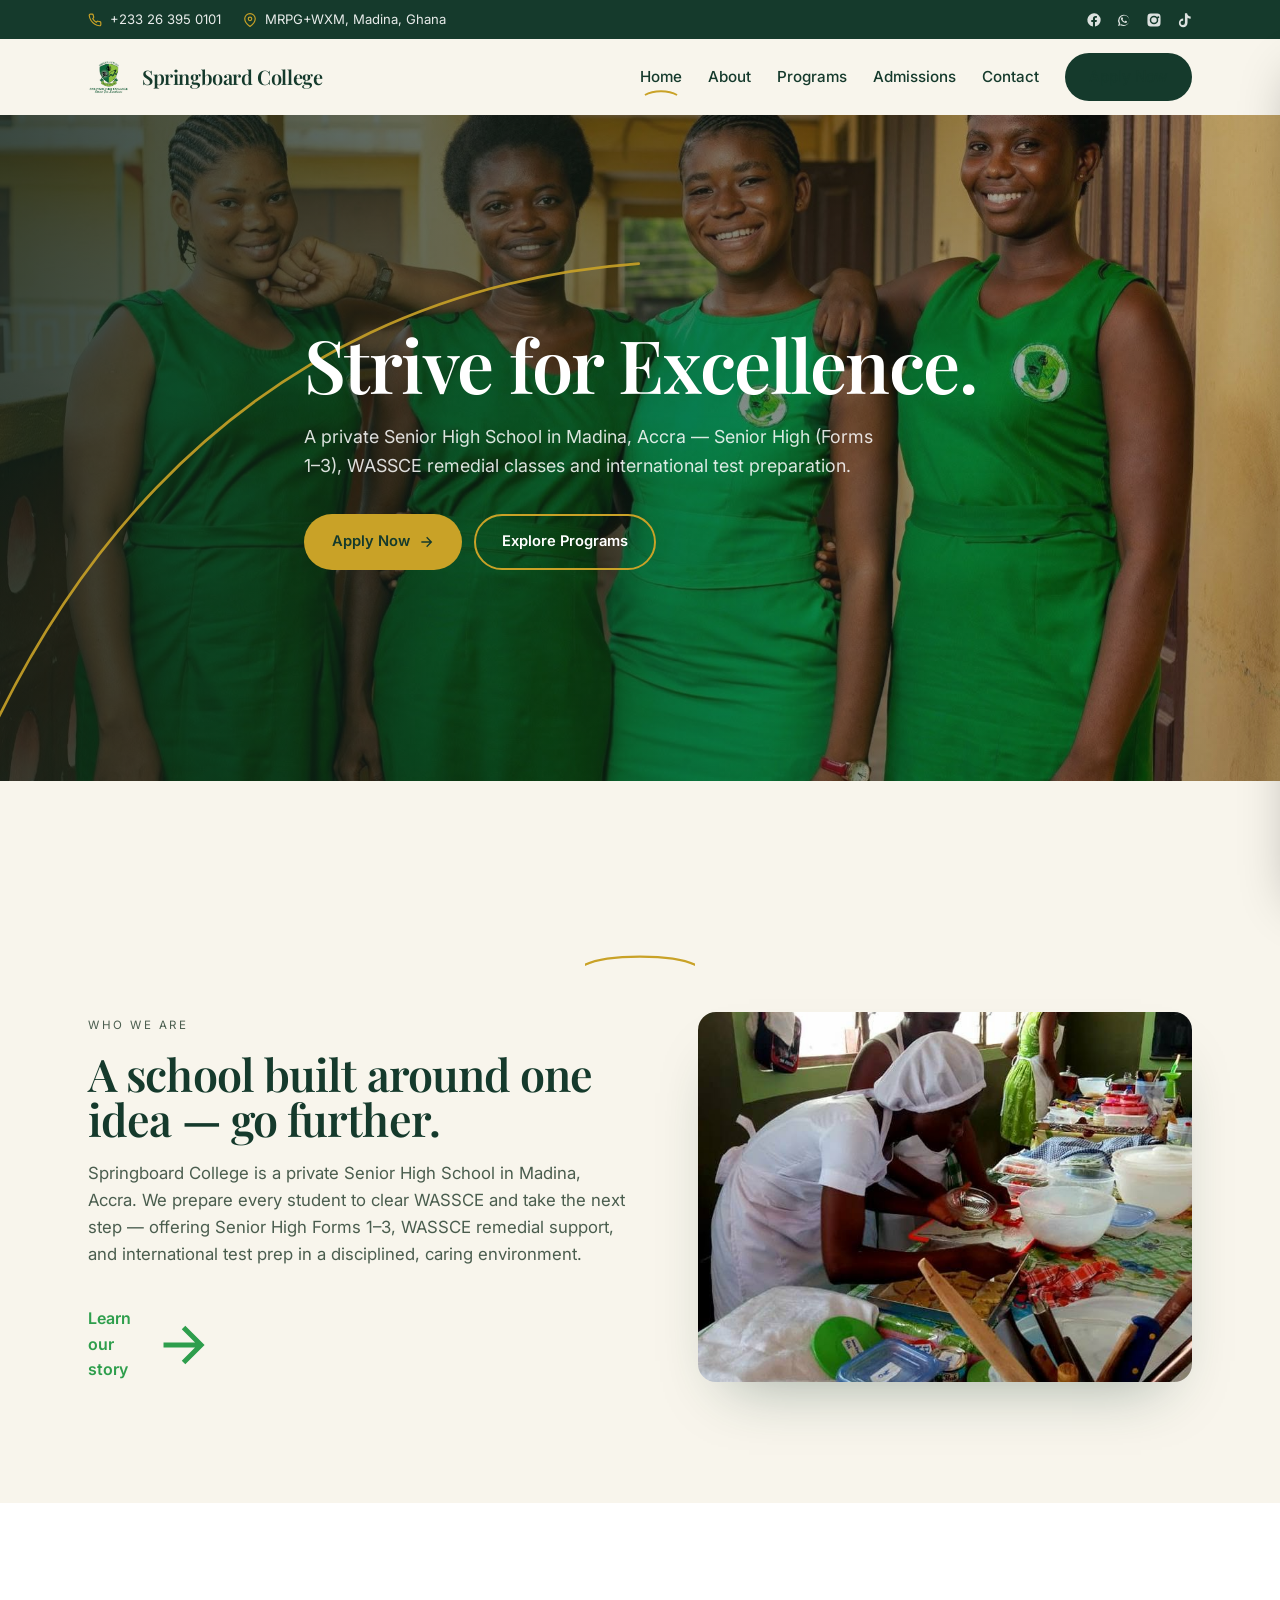
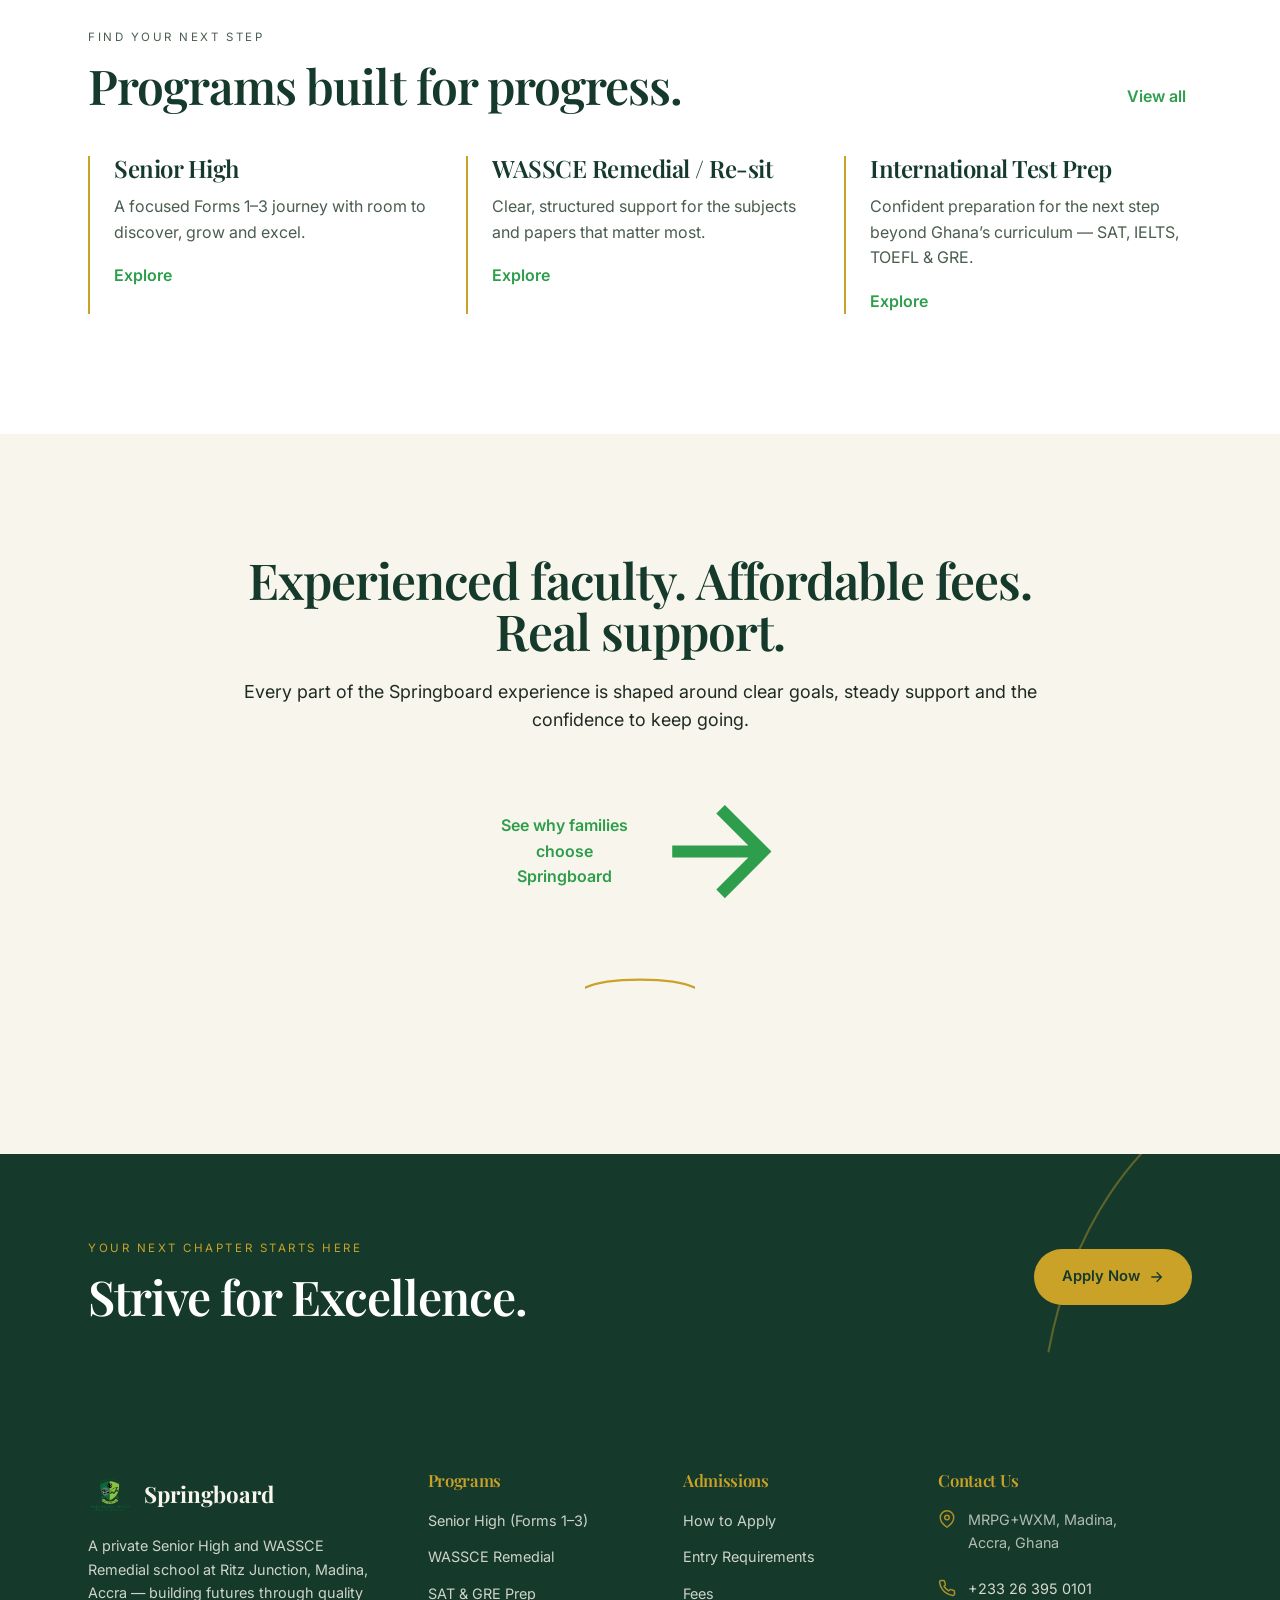
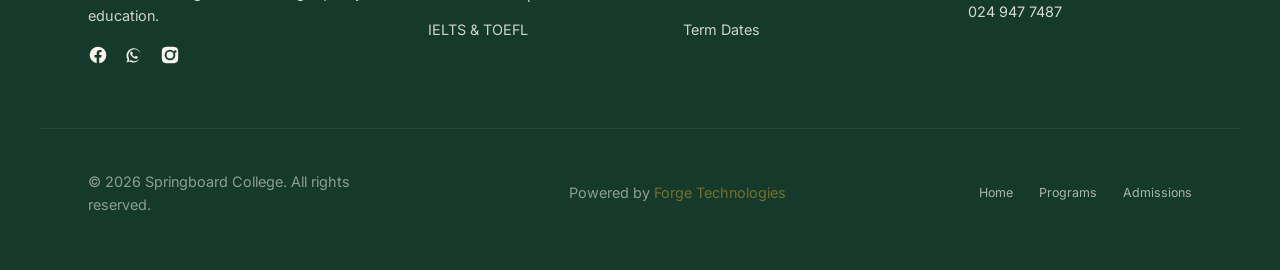
==== commit 9fdde60d: "Home polish: real motto headline, remove hero eyebrow + stats bar, kill mono font, lighten hero, hea" ====
--- a/index.html
+++ b/index.html
@@ -8,7 +8,7 @@
 <link rel="icon" type="image/png" href="images/logo.png" />
 <link rel="preconnect" href="https://fonts.googleapis.com" />
 <link rel="preconnect" href="https://fonts.gstatic.com" crossorigin />
-<link href="https://fonts.googleapis.com/css2?family=Playfair+Display:ital,wght@0,500;0,600;0,700;1,500;1,600&family=Inter:wght@400;500;600;700&family=Space+Mono:wght@400;700&display=swap" rel="stylesheet" />
+<link href="https://fonts.googleapis.com/css2?family=Playfair+Display:ital,wght@0,500;0,600;0,700;1,500;1,600&family=Inter:wght@400;500;600;700&display=swap" rel="stylesheet" />
 <link rel="stylesheet" href="sb.css" />
 </head>
 <body data-page="home">
@@ -16,8 +16,16 @@
 <!-- TOPBAR -->
 <div class="topbar">
   <div class="wrap">
-    <a href="tel:+233263950101"><svg viewBox="0 0 24 24" fill="none" stroke="currentColor" stroke-width="2"><path d="M22 16.9v3a2 2 0 01-2.2 2 19.8 19.8 0 01-8.6-3.1 19.5 19.5 0 01-6-6A19.8 19.8 0 012.1 4.2 2 2 0 014 2h3a2 2 0 012 1.7c.1 1 .4 1.9.7 2.8a2 2 0 01-.5 2.1L8.1 9.9a16 16 0 006 6l1.3-1.3a2 2 0 012.1-.4c.9.3 1.8.6 2.8.7A2 2 0 0122 16.9z"/></svg>+233 26 395 0101</a>
-    <span><svg viewBox="0 0 24 24" fill="none" stroke="currentColor" stroke-width="2"><path d="M21 10c0 7-9 13-9 13s-9-6-9-13a9 9 0 0118 0z"/><circle cx="12" cy="10" r="3"/></svg>Ritz Junction, Madina, Accra</span>
+    <div class="topbar-info">
+      <a href="tel:+233263950101"><svg viewBox="0 0 24 24" fill="none" stroke="currentColor" stroke-width="2"><path d="M22 16.9v3a2 2 0 01-2.2 2 19.8 19.8 0 01-8.6-3.1 19.5 19.5 0 01-6-6A19.8 19.8 0 012.1 4.2 2 2 0 014 2h3a2 2 0 012 1.7c.1 1 .4 1.9.7 2.8a2 2 0 01-.5 2.1L8.1 9.9a16 16 0 006 6l1.3-1.3a2 2 0 012.1-.4c.9.3 1.8.6 2.8.7A2 2 0 0122 16.9z"/></svg>+233 26 395 0101</a>
+      <a href="https://www.google.com/maps/search/?api=1&amp;query=MRPG%2BWXM%20Madina%20Ghana" target="_blank" rel="noopener"><svg viewBox="0 0 24 24" fill="none" stroke="currentColor" stroke-width="2"><path d="M21 10c0 7-9 13-9 13s-9-6-9-13a9 9 0 0118 0z"/><circle cx="12" cy="10" r="3"/></svg>MRPG+WXM, Madina, Ghana</a>
+    </div>
+    <div class="topbar-soc" id="topSoc">
+      <a href="https://www.facebook.com/225669790780973/" target="_blank" rel="noopener" aria-label="Facebook"><svg viewBox="0 0 24 24" fill="currentColor"><path d="M22 12a10 10 0 10-11.6 9.9v-7H7.9V12h2.5V9.8c0-2.5 1.5-3.9 3.8-3.9 1.1 0 2.2.2 2.2.2v2.4h-1.3c-1.2 0-1.6.8-1.6 1.6V12h2.8l-.4 2.9h-2.4v7A10 10 0 0022 12z"/></svg></a>
+      <a href="https://wa.me/233263950101" target="_blank" rel="noopener" aria-label="WhatsApp"><svg viewBox="0 0 24 24" fill="currentColor"><path d="M17.6 6.3A8.9 8.9 0 0012 4a8.9 8.9 0 00-7.7 13.4L3 21l3.7-1.3A8.9 8.9 0 0012 20.9 8.9 8.9 0 0017.6 6.3zM12 19.4a7.4 7.4 0 01-3.8-1l-.3-.2-2.2.8.7-2.2-.2-.3a7.4 7.4 0 1113.7-3.9A7.4 7.4 0 0112 19.4zm4.1-5.6c-.2-.1-1.3-.6-1.5-.7-.2-.1-.4-.1-.5.1l-.7.9c-.1.1-.3.2-.5.1a6.1 6.1 0 01-1.8-1.1 6.7 6.7 0 01-1.2-1.5c-.1-.2 0-.3.1-.5l.3-.4.2-.4v-.4c0-.1-.5-1.2-.7-1.6-.2-.4-.4-.4-.5-.4h-.5c-.1 0-.4.1-.6.3-.2.2-.8.8-.8 1.9s.8 2.2.9 2.3c.1.2 1.6 2.4 3.9 3.4.5.2 1 .4 1.3.5.5.2 1 .1 1.4.1.4-.1 1.3-.5 1.5-1 .2-.5.2-1 .1-1z"/></svg></a>
+      <a href="#" aria-label="Instagram"><svg viewBox="0 0 24 24" fill="currentColor"><path d="M12 2.2c3.2 0 3.6 0 4.85.07 3.25.15 4.77 1.69 4.92 4.92.06 1.27.07 1.65.07 4.85s0 3.58-.07 4.85c-.15 3.23-1.66 4.77-4.92 4.92-1.27.06-1.65.07-4.85.07s-3.58 0-4.85-.07c-3.26-.15-4.77-1.7-4.92-4.92C2.16 15.58 2.16 15.2 2.16 12s0-3.58.07-4.85C2.38 3.92 3.9 2.38 7.15 2.27 8.42 2.21 8.8 2.2 12 2.2m0 3.4a6.4 6.4 0 100 12.8 6.4 6.4 0 000-12.8m0 2.25a4.15 4.15 0 110 8.3 4.15 4.15 0 010-8.3m6.4-1.6a1.5 1.5 0 100 3 1.5 1.5 0 000-3"/></svg></a>
+      <a href="#" aria-label="TikTok"><svg viewBox="0 0 24 24" fill="currentColor"><path d="M16.6 2h-3.2v14.3a3.3 3.3 0 11-3.3-3.3c.2 0 .5 0 .7.06v-3.2a6.5 6.5 0 106.5 6.44V8.6a8.4 8.4 0 004.7 1.4V6.8a5.6 5.6 0 01-5.4-4.8z"/></svg></a>
+    </div>
   </div>
 </div>
 
@@ -52,24 +60,13 @@
   <div class="hero-scrim"></div>
   <svg class="hero-arc" viewBox="0 0 600 600" fill="none" aria-hidden="true"><path d="M20 580 C90 260 280 42 575 20" stroke="#C9A227" stroke-width="2" stroke-linecap="round"/></svg>
   <div class="wrap hero-in">
-    <span class="eyebrow">Springboard College · Madina, Accra</span>
-    <h1>The push that gets you over the line.</h1>
-    <p class="lead">Senior High education, WASSCE remedial classes and international test prep for Forms 1–3 students in Madina, Accra.</p>
+    <h1>Strive for Excellence.</h1>
+    <p class="lead">A private Senior High School in Madina, Accra — Senior High (Forms 1–3), WASSCE remedial classes and international test preparation.</p>
     <div class="hero-cta">
       <a href="admissions.html" class="pill pill-gold">Apply Now <svg viewBox="0 0 24 24" fill="none" stroke="currentColor" stroke-width="2"><path d="M5 12h14M13 5l7 7-7 7"/></svg></a>
       <a href="programs.html" class="pill pill-goldo">Explore Programs</a>
     </div>
   </div>
-</section>
-
-<!-- STATS (certain facts only) -->
-<section class="stats">
-  <div class="wrap"><div class="stats-grid">
-    <div class="stat"><b>FORMS 1–3</b><span>Senior High</span></div>
-    <div class="stat"><b>WASSCE</b><span>Remedial &amp; Re-sit</span></div>
-    <div class="stat"><b>SAT · IELTS · TOEFL · GRE</b><span>International Test Prep</span></div>
-    <div class="stat"><b>MADINA, ACCRA</b><span>Ritz Junction Campus</span></div>
-  </div></div>
 </section>
 
 <!-- WHO WE ARE -->
@@ -165,13 +162,14 @@
     <div>
       <h4>Contact Us</h4>
       <ul class="fcontact">
-        <li><svg viewBox="0 0 24 24" fill="none" stroke="currentColor" stroke-width="2"><path d="M21 10c0 7-9 13-9 13s-9-6-9-13a9 9 0 0118 0z"/><circle cx="12" cy="10" r="3"/></svg><span>Ritz Junction, Madina,<br />Accra, Ghana</span></li>
+        <li><svg viewBox="0 0 24 24" fill="none" stroke="currentColor" stroke-width="2"><path d="M21 10c0 7-9 13-9 13s-9-6-9-13a9 9 0 0118 0z"/><circle cx="12" cy="10" r="3"/></svg><span><a href="https://www.google.com/maps/search/?api=1&amp;query=MRPG%2BWXM%20Madina%20Ghana" target="_blank" rel="noopener">MRPG+WXM, Madina,<br />Accra, Ghana</a></span></li>
         <li><svg viewBox="0 0 24 24" fill="none" stroke="currentColor" stroke-width="2"><path d="M22 16.9v3a2 2 0 01-2.2 2 19.8 19.8 0 01-8.6-3.1 19.5 19.5 0 01-6-6A19.8 19.8 0 012.1 4.2 2 2 0 014 2h3a2 2 0 012 1.7c.1 1 .4 1.9.7 2.8a2 2 0 01-.5 2.1L8.1 9.9a16 16 0 006 6l1.3-1.3a2 2 0 012.1-.4c.9.3 1.8.6 2.8.7A2 2 0 0122 16.9z"/></svg><span class="mono">+233 26 395 0101<br />024 947 7487</span></li>
       </ul>
     </div>
   </div></div>
   <div class="foot-bottom">
     <p>© <span id="yr"></span> Springboard College. All rights reserved.</p>
+    <p>Powered by <a href="https://forgetechne.com" target="_blank" rel="noopener" style="color:var(--gold)">Forge Technologies</a></p>
     <div class="fb-links"><a href="index.html">Home</a><a href="programs.html">Programs</a><a href="admissions.html">Admissions</a></div>
   </div>
 </footer>
--- a/sb.css
+++ b/sb.css
@@ -12,8 +12,8 @@
 h1,h2,h3,h4{font-family:'Playfair Display',Georgia,serif;font-weight:600;color:var(--forest);line-height:1.02;letter-spacing:-.02em;margin:0}
 .wrap{max-width:1200px;margin:0 auto;padding:0 24px}
 @media(min-width:768px){.wrap{padding:0 48px}}
-.mono{font-family:'Space Mono','JetBrains Mono',monospace}
-.eyebrow{font-family:'Space Mono',monospace;font-size:.72rem;text-transform:uppercase;letter-spacing:.22em;color:var(--gold)}
+.mono{font-family:'Inter',system-ui,sans-serif}
+.eyebrow{font-family:'Inter',system-ui,sans-serif;font-size:.72rem;text-transform:uppercase;letter-spacing:.22em;color:var(--gold)}
 .eyebrow.dark{color:var(--muted)}
 .lead{color:var(--muted);font-size:1.08rem}
 
@@ -35,9 +35,15 @@
 
 /* topbar */
 .topbar{background:var(--forest);color:#fff}
-.topbar .wrap{display:flex;gap:22px;align-items:center;flex-wrap:wrap;padding-top:9px;padding-bottom:9px;font-size:.82rem}
-.topbar a,.topbar span{display:inline-flex;align-items:center;gap:8px;color:rgba(255,255,255,.9)}
-.topbar svg{width:14px;height:14px;color:var(--gold)}
+.topbar .wrap{display:flex;gap:12px 22px;align-items:center;justify-content:space-between;flex-wrap:wrap;padding-top:9px;padding-bottom:9px;font-size:.82rem}
+.topbar-info{display:flex;gap:22px;align-items:center;flex-wrap:wrap}
+.topbar-info a,.topbar-info span{display:inline-flex;align-items:center;gap:8px;color:rgba(255,255,255,.9)}
+.topbar-info svg{width:14px;height:14px;color:var(--gold)}
+.topbar-soc{display:flex;gap:14px;align-items:center}
+.topbar-soc a{color:rgba(255,255,255,.85);display:inline-flex}
+.topbar-soc a:hover{color:var(--gold)}
+.topbar-soc svg{width:16px;height:16px}
+@media(max-width:560px){.topbar-soc{display:none}}
 
 /* nav */
 .nav{position:sticky;top:0;z-index:50;background:var(--cream);transition:box-shadow .3s}
@@ -63,7 +69,7 @@
 /* hero */
 .hero{position:relative;min-height:74vh;display:flex;align-items:center;overflow:hidden;background:var(--forest)}
 .hero-img{position:absolute;inset:0;width:100%;height:100%;object-fit:cover;object-position:center 30%}
-.hero-scrim{position:absolute;inset:0;background:linear-gradient(90deg,rgba(15,33,25,.94),rgba(15,33,25,.78) 52%,rgba(15,33,25,.5))}
+.hero-scrim{position:absolute;inset:0;background:linear-gradient(90deg,rgba(15,33,25,.82),rgba(15,33,25,.52) 55%,rgba(15,33,25,.22))}
 .hero-arc{position:absolute;bottom:-11rem;left:-6rem;width:40rem;height:40rem;pointer-events:none;opacity:.9}
 @media(min-width:768px){.hero-arc{bottom:-16rem;left:-8rem;width:50rem;height:50rem}}
 .hero-in{position:relative;z-index:2;padding:96px 0}
@@ -78,7 +84,7 @@
 @media(min-width:768px){.stats-grid{grid-template-columns:repeat(4,1fr)}}
 .stat{padding:30px 26px}
 .stat + .stat{border-left:1px solid rgba(201,162,39,.45)}
-.stat b{font-family:'Space Mono',monospace;font-size:1.05rem;color:var(--forest);letter-spacing:-.02em}
+.stat b{font-family:'Inter',system-ui,sans-serif;font-size:1.05rem;color:var(--forest);letter-spacing:-.02em}
 .stat span{display:block;margin-top:8px;font-size:.7rem;letter-spacing:.09em;color:var(--muted);text-transform:uppercase}
 
 /* generic section */
@@ -111,7 +117,7 @@
 .quote{background:var(--cream)}
 .quote blockquote{max-width:900px;margin:0 auto;text-align:center}
 .quote p{font-family:'Playfair Display',serif;font-style:italic;font-size:clamp(1.5rem,3vw,2.2rem);color:var(--forest);line-height:1.25}
-.quote cite{font-family:'Space Mono',monospace;font-style:normal;display:block;margin-top:26px;font-size:.75rem;letter-spacing:.14em;text-transform:uppercase;color:var(--muted)}
+.quote cite{font-family:'Inter',system-ui,sans-serif;font-style:normal;display:block;margin-top:26px;font-size:.75rem;letter-spacing:.14em;text-transform:uppercase;color:var(--muted)}
 
 /* cta band */
 .cta-band{position:relative;overflow:hidden;background:var(--forest);color:#fff;padding:80px 0}
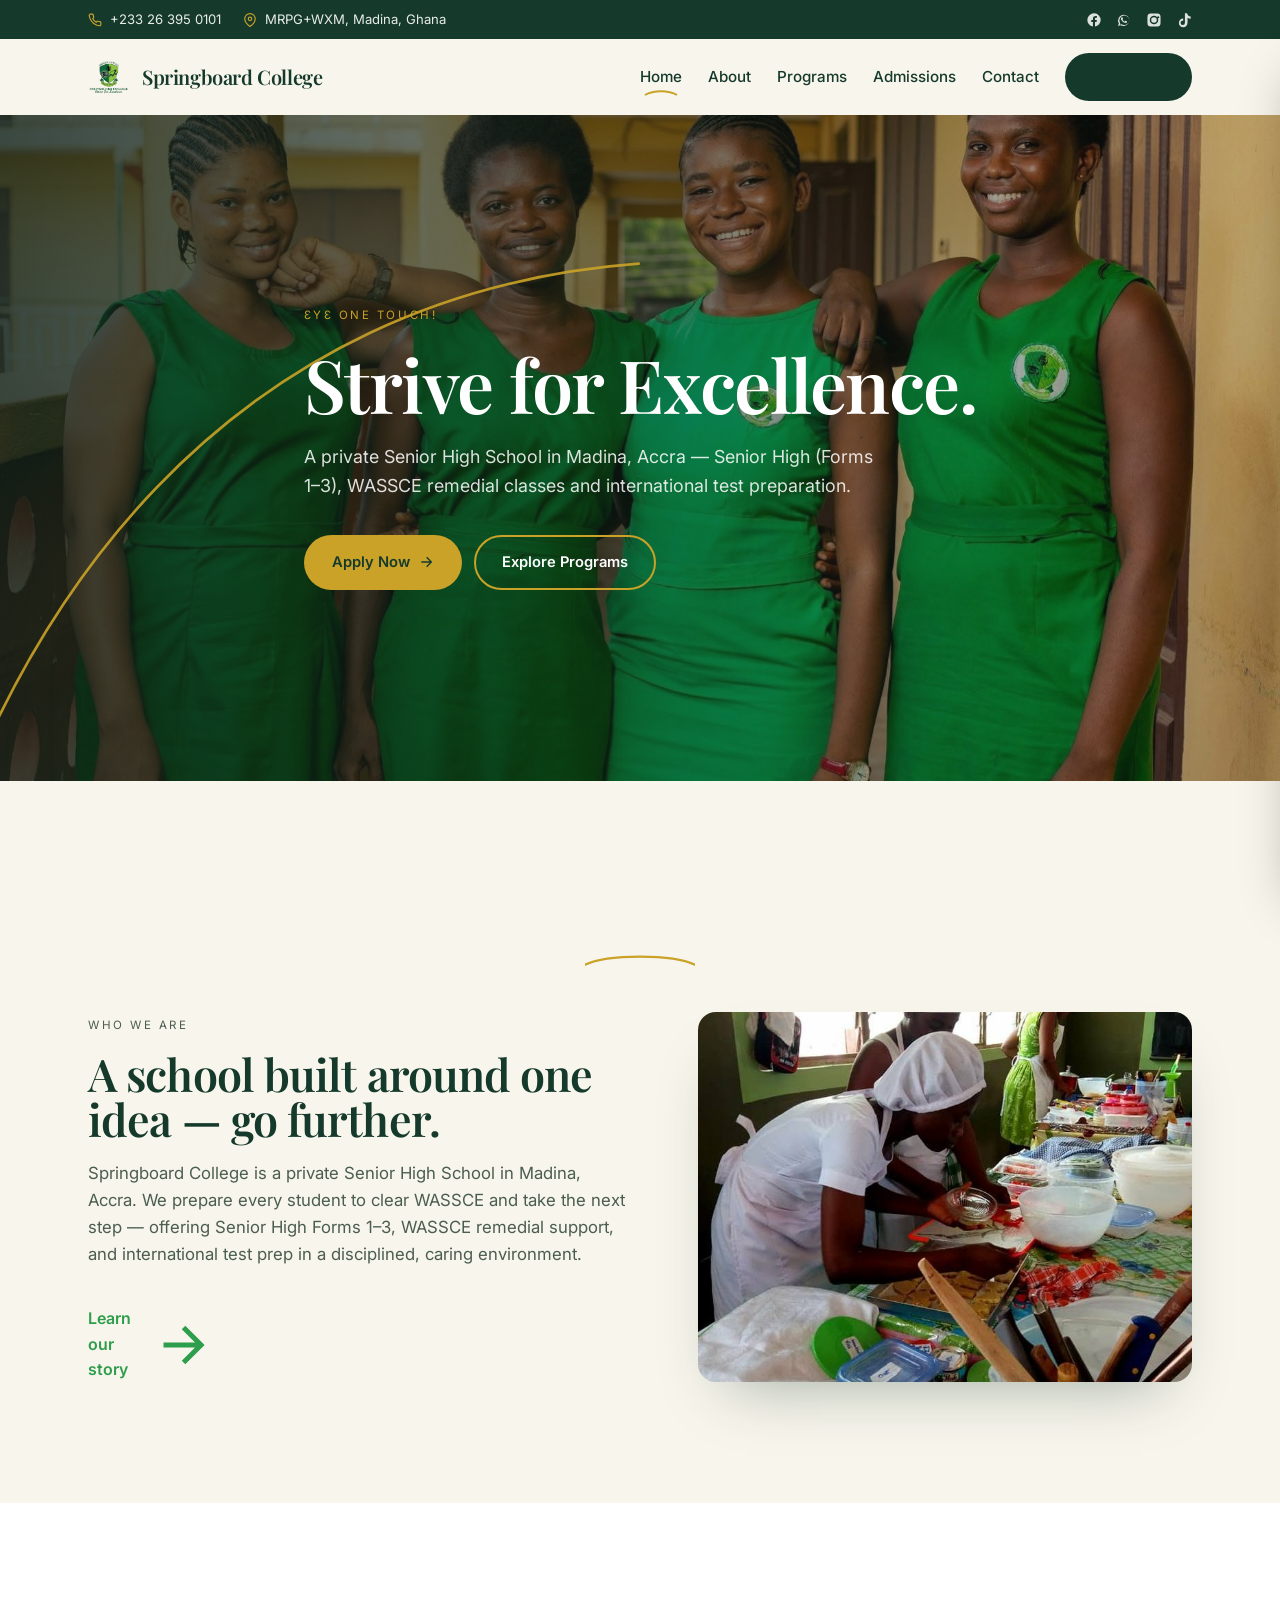
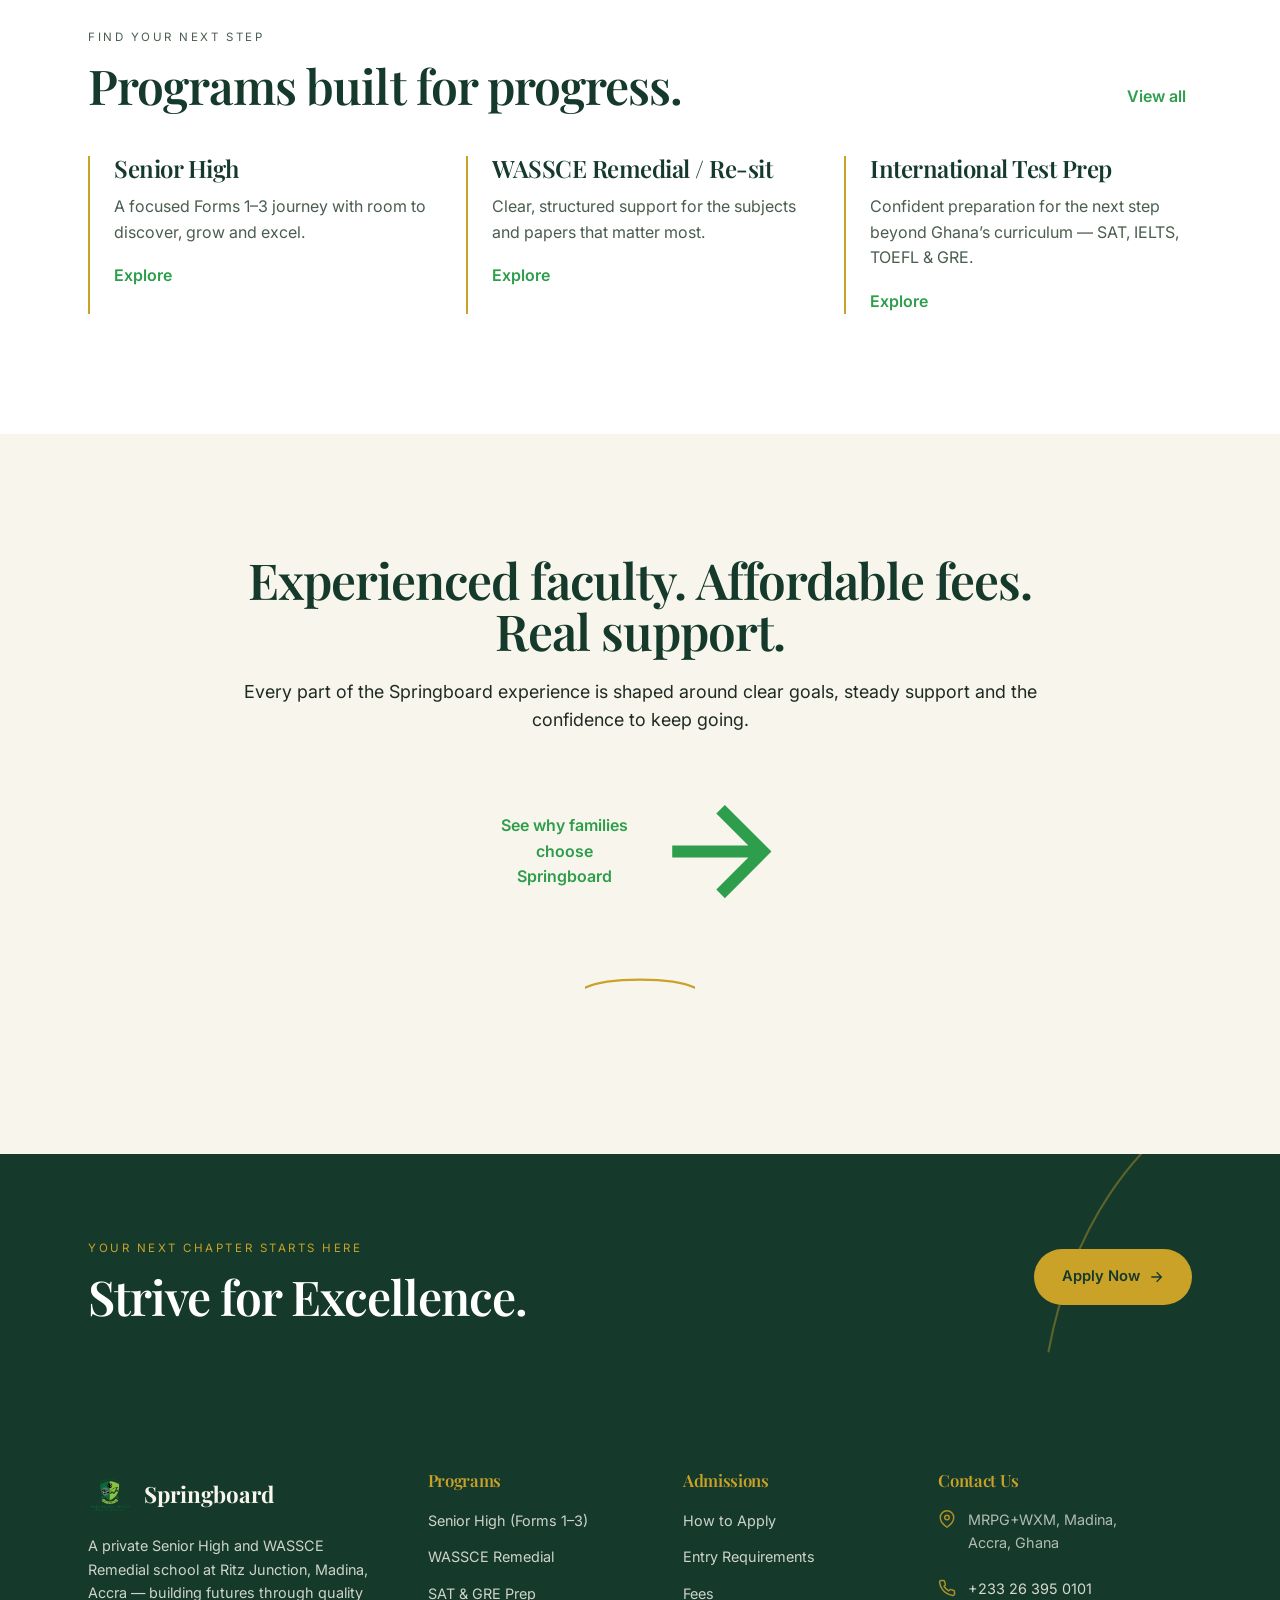
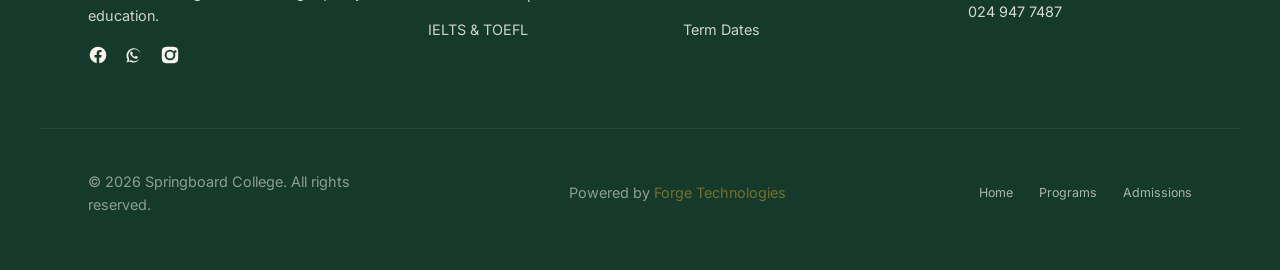
==== commit 60674d12: "Redesign Programs/Admissions/About to match Home (green/gold arc): shared sb.js nav/footer, consiste" ====
--- a/index.html
+++ b/index.html
@@ -60,6 +60,7 @@
   <div class="hero-scrim"></div>
   <svg class="hero-arc" viewBox="0 0 600 600" fill="none" aria-hidden="true"><path d="M20 580 C90 260 280 42 575 20" stroke="#C9A227" stroke-width="2" stroke-linecap="round"/></svg>
   <div class="wrap hero-in">
+    <span class="eyebrow">ƐYƐ One Touch!</span>
     <h1>Strive for Excellence.</h1>
     <p class="lead">A private Senior High School in Madina, Accra — Senior High (Forms 1–3), WASSCE remedial classes and international test preparation.</p>
     <div class="hero-cta">
--- a/sb.css
+++ b/sb.css
@@ -151,3 +151,58 @@
 /* reveal */
 .reveal{opacity:0;transform:translateY(26px);transition:opacity .7s ease,transform .8s cubic-bezier(.16,1,.3,1)}
 .reveal.is-visible{opacity:1;transform:none}
+
+/* ---- inner pages ---- */
+.page-head{text-align:center;max-width:760px;margin:0 auto;padding:60px 0 0}
+.page-head h1{font-size:clamp(2.6rem,5vw,4rem)}
+.page-head p{margin-top:16px;color:var(--muted);font-size:1.12rem}
+.tabs{display:grid;gap:10px}
+@media(min-width:768px){.tabs{grid-template-columns:repeat(3,1fr)}}
+.tab{border:1px solid var(--forest);border-radius:999px;padding:13px 18px;font-weight:600;font-size:.9rem;color:var(--forest);background:transparent;cursor:pointer;transition:all .2s;text-align:center;font-family:inherit}
+.tab:hover{background:#fff}
+.tab.active{background:var(--forest);color:#fff}
+.tabpanel{display:none}
+.tabpanel.active{display:block;animation:fadein .4s ease}
+@keyframes fadein{from{opacity:0;transform:translateY(10px)}to{opacity:1;transform:none}}
+.tbl-wrap{overflow-x:auto;margin-top:26px}
+.ptable{width:100%;min-width:640px;border-collapse:collapse;text-align:left;font-size:.95rem}
+.ptable thead th{padding:0 14px 12px;font-size:.72rem;text-transform:uppercase;letter-spacing:.1em;color:var(--muted);font-weight:600;border-bottom:1px solid var(--line)}
+.ptable tbody th{font-family:'Playfair Display',serif;font-size:1.12rem;color:var(--forest);font-weight:600;text-align:left}
+.ptable tbody th,.ptable td{padding:16px 14px;border-bottom:1px solid var(--line);vertical-align:top}
+.ptable tbody tr:nth-child(odd){background:#fff}
+.detail-list{margin-top:8px;border-top:1px solid var(--line)}
+.detail-list div{display:flex;justify-content:space-between;gap:20px;padding:16px 0;border-bottom:1px solid var(--line);flex-wrap:wrap}
+.detail-list dt{font-size:.72rem;text-transform:uppercase;letter-spacing:.12em;color:var(--muted);font-weight:600}
+.detail-list dd{margin:0;color:var(--ink);font-weight:500}
+.img-pair{display:grid;gap:16px;margin-top:26px}
+@media(min-width:640px){.img-pair{grid-template-columns:1fr 1fr}}
+.img-pair img{width:100%;aspect-ratio:4/3;object-fit:cover;border-radius:var(--radius)}
+.forms-pills{display:flex;gap:8px;flex-wrap:wrap}
+.forms-pills span{background:var(--forest);color:#fff;border-radius:999px;padding:7px 15px;font-size:.8rem;font-weight:600}
+.steps{display:grid;gap:22px}
+@media(min-width:768px){.steps{grid-template-columns:repeat(4,1fr)}}
+.step{background:#fff;border:1px solid var(--line);border-radius:var(--radius);padding:26px}
+.step b.n{color:var(--gold);font-size:.8rem;letter-spacing:.14em}
+.step h3{font-size:1.25rem;margin:14px 0 8px}
+.step p{color:var(--muted);font-size:.92rem}
+.form-card{background:#fff;border:1px solid var(--line);border-radius:var(--radius);padding:30px}
+.field{margin-bottom:18px}
+.field label{display:block;font-size:.72rem;text-transform:uppercase;letter-spacing:.12em;color:var(--muted);font-weight:600;margin-bottom:7px}
+.field input,.field select,.field textarea{width:100%;border:1px solid var(--line);border-radius:12px;padding:13px 15px;font:inherit;font-size:.95rem;background:var(--cream);color:var(--ink);outline:none;transition:border-color .2s}
+.field input:focus,.field select:focus,.field textarea:focus{border-color:var(--forest)}
+.form-row{display:grid;gap:18px}
+@media(min-width:640px){.form-row{grid-template-columns:1fr 1fr}}
+.ok-msg{display:none;color:var(--green);font-weight:600;margin-top:12px}
+.vm-grid{display:grid;gap:26px;margin-top:8px}
+@media(min-width:768px){.vm-grid{grid-template-columns:1fr 1fr}}
+.vm{background:#fff;border:1px solid var(--line);border-left:3px solid var(--gold);border-radius:var(--radius);padding:30px}
+.vm h3{font-size:1.5rem;margin-bottom:12px}
+.vm p{color:var(--muted)}
+.appr-grid{display:grid;gap:26px;margin-top:8px}
+@media(min-width:768px){.appr-grid{grid-template-columns:repeat(3,1fr)}}
+.appr h3{font-size:1.3rem;margin-bottom:10px}
+.appr p{color:var(--muted);font-size:.95rem}
+.badge-row{display:flex;gap:16px;flex-wrap:wrap;margin-top:34px}
+.badge{display:flex;gap:12px;align-items:center;background:var(--cream-2);border:1px solid var(--line);border-radius:14px;padding:14px 20px}
+.badge b{font-size:.8rem;letter-spacing:.08em;text-transform:uppercase;color:var(--forest)}
+.badge span{font-size:.82rem;color:var(--muted)}
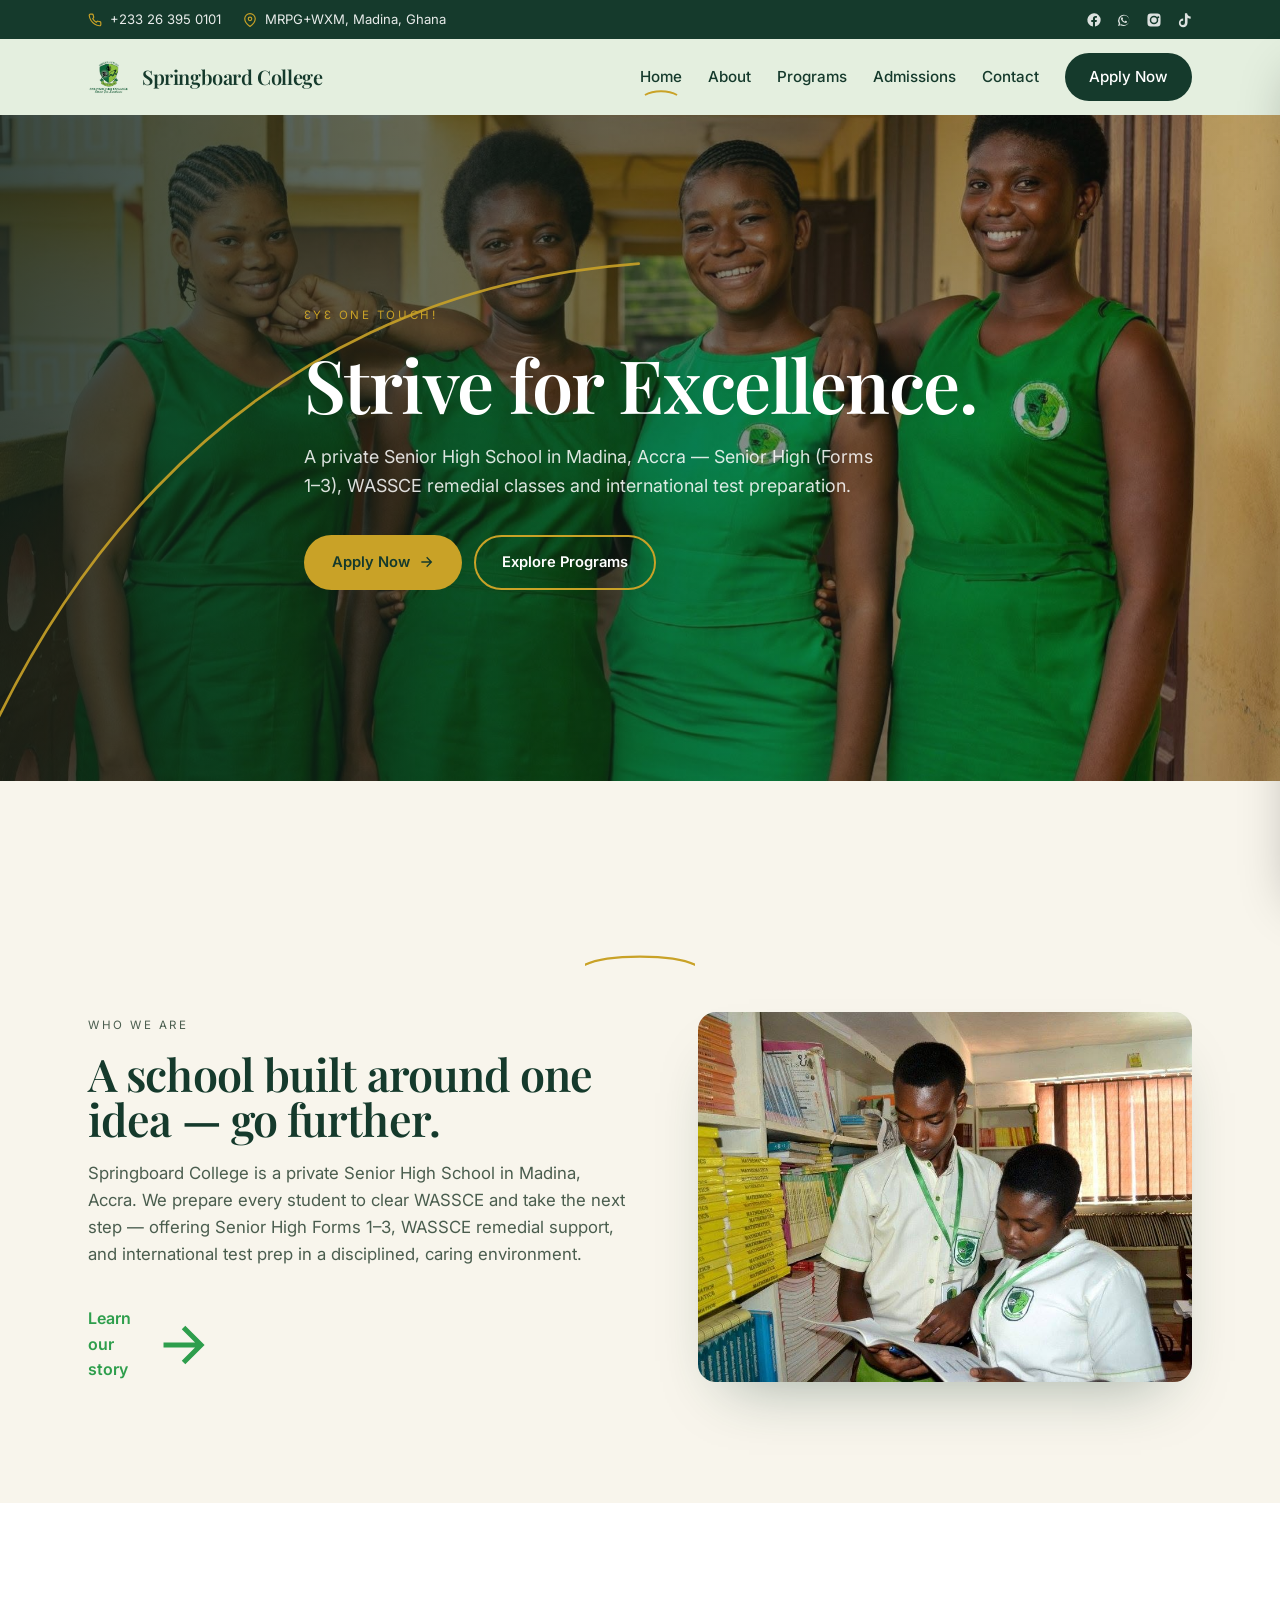
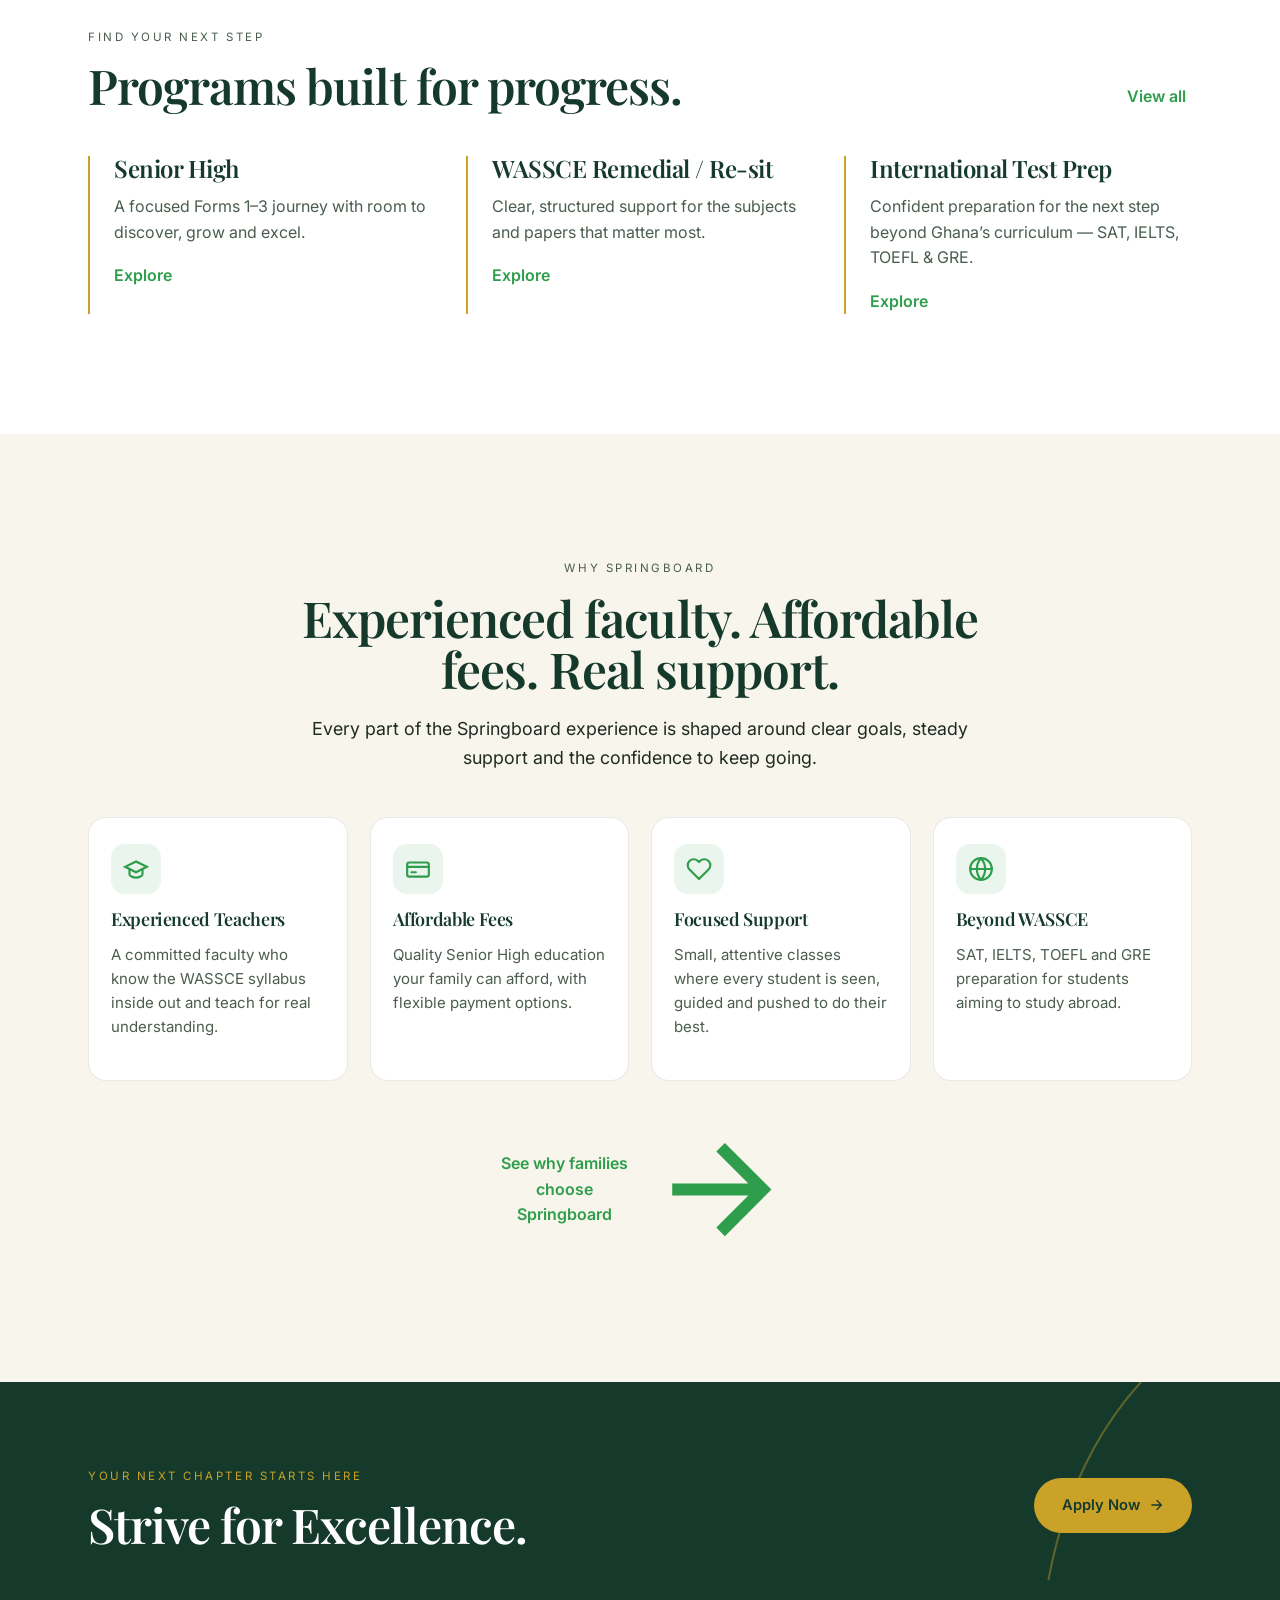
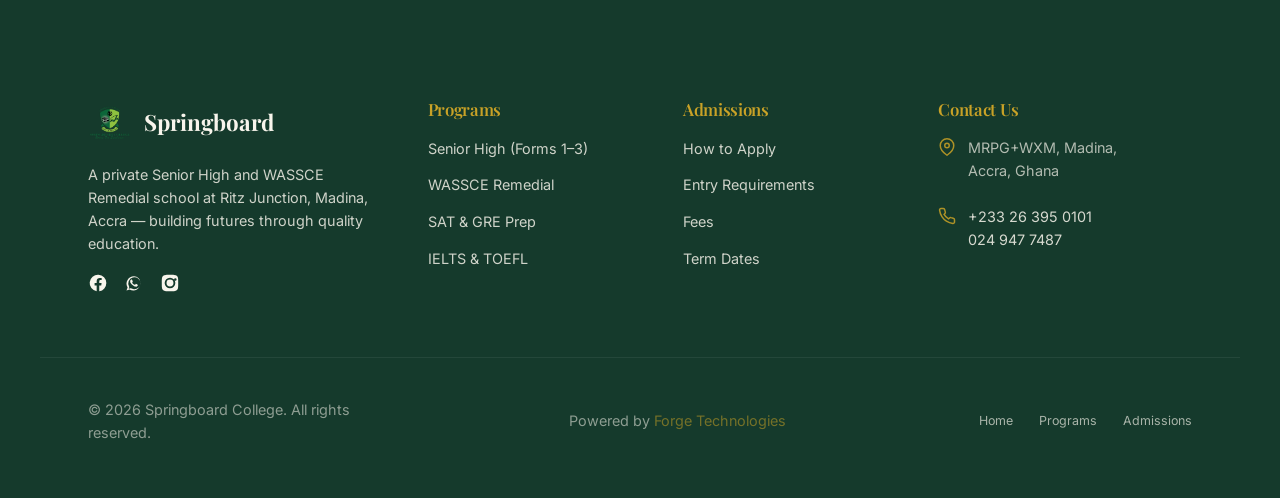
==== commit 341d6ab9: "Home: swap catering image for a fitting library/study shot; fill the sparse 'Why' band with a 4-card" ====
--- a/index.html
+++ b/index.html
@@ -81,7 +81,7 @@
         <p>Springboard College is a private Senior High School in Madina, Accra. We prepare every student to clear WASSCE and take the next step — offering Senior High Forms 1–3, WASSCE remedial support, and international test prep in a disciplined, caring environment.</p>
         <a href="about.html" class="link-green" style="margin-top:22px">Learn our story <svg viewBox="0 0 24 24" fill="none" stroke="currentColor" stroke-width="2"><path d="M5 12h14M13 5l7 7-7 7"/></svg></a>
       </div>
-      <div class="media"><img src="images/33992911_2101817066499560_7887010924257607680_n.jpg" alt="A teacher guiding students at Springboard College" /></div>
+      <div class="media"><img src="images/649175004_27014353671485888_6155759265398254578_n.jpg" alt="Springboard College students studying in the library" /></div>
     </div>
   </div>
 </section>
@@ -119,12 +119,36 @@
 <!-- WHY -->
 <section class="section">
   <div class="wrap">
-    <div class="center reveal">
-      <h2>Experienced faculty. Affordable fees. Real support.</h2>
+    <div class="center reveal" style="max-width:720px;margin:0 auto">
+      <span class="eyebrow dark">Why Springboard</span>
+      <h2 style="margin-top:12px">Experienced faculty. Affordable fees. Real support.</h2>
       <p>Every part of the Springboard experience is shaped around clear goals, steady support and the confidence to keep going.</p>
-      <a href="about.html" class="link-green" style="margin-top:26px">See why families choose Springboard <svg viewBox="0 0 24 24" fill="none" stroke="currentColor" stroke-width="2"><path d="M5 12h14M13 5l7 7-7 7"/></svg></a>
-    </div>
-    <div class="arc"><svg width="110" viewBox="0 0 100 20" fill="none"><path d="M0 18C20 8 80 8 100 18" stroke="#C9A227" stroke-width="2" stroke-linecap="round"/></svg></div>
+    </div>
+    <div class="feat-grid reveal">
+      <div class="feat">
+        <span class="feat-ic"><svg viewBox="0 0 24 24" fill="none" stroke="currentColor" stroke-width="2"><path d="M22 10L12 5 2 10l10 5 10-5z"/><path d="M6 12v5c0 1 3 3 6 3s6-2 6-3v-5" stroke-linecap="round"/></svg></span>
+        <h3>Experienced Teachers</h3>
+        <p>A committed faculty who know the WASSCE syllabus inside out and teach for real understanding.</p>
+      </div>
+      <div class="feat">
+        <span class="feat-ic"><svg viewBox="0 0 24 24" fill="none" stroke="currentColor" stroke-width="2"><rect x="2" y="6" width="20" height="13" rx="2"/><path d="M2 10h20M6 15h4" stroke-linecap="round"/></svg></span>
+        <h3>Affordable Fees</h3>
+        <p>Quality Senior High education your family can afford, with flexible payment options.</p>
+      </div>
+      <div class="feat">
+        <span class="feat-ic"><svg viewBox="0 0 24 24" fill="none" stroke="currentColor" stroke-width="2"><path d="M20.8 4.6a5.5 5.5 0 00-7.8 0L12 5.6l-1-1a5.5 5.5 0 10-7.8 7.8l1 1 7.8 7.8 7.8-7.8 1-1a5.5 5.5 0 000-7.8z" stroke-linejoin="round"/></svg></span>
+        <h3>Focused Support</h3>
+        <p>Small, attentive classes where every student is seen, guided and pushed to do their best.</p>
+      </div>
+      <div class="feat">
+        <span class="feat-ic"><svg viewBox="0 0 24 24" fill="none" stroke="currentColor" stroke-width="2"><circle cx="12" cy="12" r="10"/><path d="M2 12h20M12 2a15 15 0 010 20M12 2a15 15 0 000 20" stroke-linecap="round"/></svg></span>
+        <h3>Beyond WASSCE</h3>
+        <p>SAT, IELTS, TOEFL and GRE preparation for students aiming to study abroad.</p>
+      </div>
+    </div>
+    <div class="center" style="margin-top:36px">
+      <a href="about.html" class="link-green">See why families choose Springboard <svg viewBox="0 0 24 24" fill="none" stroke="currentColor" stroke-width="2"><path d="M5 12h14M13 5l7 7-7 7"/></svg></a>
+    </div>
   </div>
 </section>
 
--- a/sb.css
+++ b/sb.css
@@ -46,8 +46,8 @@
 @media(max-width:560px){.topbar-soc{display:none}}
 
 /* nav */
-.nav{position:sticky;top:0;z-index:50;background:var(--cream);transition:box-shadow .3s}
-.nav.scrolled{box-shadow:0 1px 0 var(--line)}
+.nav{position:sticky;top:0;z-index:50;background:#E4EFDF;transition:box-shadow .3s}
+.nav.scrolled{box-shadow:0 2px 12px rgba(21,58,44,.08)}
 .nav-in{height:76px;display:flex;align-items:center;justify-content:space-between}
 .brand{display:flex;align-items:center;gap:12px;color:var(--forest)}
 .brand img{width:42px;height:42px;object-fit:contain}
@@ -56,6 +56,8 @@
 @media(min-width:1024px){.nav-links{display:flex}}
 .nav-links a{font-size:.95rem;font-weight:500;color:var(--forest);position:relative;padding:6px 0}
 .nav-links a:hover{color:var(--green)}
+.nav-links a.pill-green{color:#fff !important}
+.nav-links a.pill-gold{color:var(--forest) !important}
 .nav-links a.active::after{content:"";position:absolute;left:50%;bottom:-2px;transform:translateX(-50%);width:34px;height:8px;background:no-repeat center/contain url("data:image/svg+xml,%3Csvg xmlns='http://www.w3.org/2000/svg' width='36' height='8'%3E%3Cpath d='M1 6C10 1 26 1 35 6' fill='none' stroke='%23C9A227' stroke-width='2'/%3E%3C/svg%3E")}
 .burger{display:inline-flex;background:none;border:0;color:var(--forest);cursor:pointer;padding:6px}
 @media(min-width:1024px){.burger{display:none}}
@@ -68,7 +70,7 @@
 
 /* hero */
 .hero{position:relative;min-height:74vh;display:flex;align-items:center;overflow:hidden;background:var(--forest)}
-.hero-img{position:absolute;inset:0;width:100%;height:100%;object-fit:cover;object-position:center 30%}
+.hero-img{position:absolute;inset:0;width:100%;height:100%;object-fit:cover;object-position:center 18%}
 .hero-scrim{position:absolute;inset:0;background:linear-gradient(90deg,rgba(15,33,25,.82),rgba(15,33,25,.52) 55%,rgba(15,33,25,.22))}
 .hero-arc{position:absolute;bottom:-11rem;left:-6rem;width:40rem;height:40rem;pointer-events:none;opacity:.9}
 @media(min-width:768px){.hero-arc{bottom:-16rem;left:-8rem;width:50rem;height:50rem}}
@@ -206,3 +208,24 @@
 .badge{display:flex;gap:12px;align-items:center;background:var(--cream-2);border:1px solid var(--line);border-radius:14px;padding:14px 20px}
 .badge b{font-size:.8rem;letter-spacing:.08em;text-transform:uppercase;color:var(--forest)}
 .badge span{font-size:.82rem;color:var(--muted)}
+
+/* inner-page header image band */
+.subhero{position:relative;overflow:hidden;background:var(--forest);min-height:42vh;display:flex;align-items:center;text-align:center}
+.subhero .hero-img{position:absolute;inset:0;width:100%;height:100%;object-fit:cover;object-position:center 22%}
+.subhero .hero-scrim{position:absolute;inset:0;background:linear-gradient(180deg,rgba(15,33,25,.72),rgba(15,33,25,.55))}
+.subhero-in{position:relative;z-index:2;max-width:840px;margin:0 auto;padding:78px 24px}
+.subhero .eyebrow{display:block;margin-bottom:16px}
+.subhero h1{color:#fff;font-size:clamp(2.4rem,5vw,3.8rem)}
+.subhero p{color:rgba(255,255,255,.85);margin-top:14px;font-size:1.1rem}
+.subhero .arc{padding:22px 0 0}
+
+/* Why-us feature cards */
+.feat-grid{display:grid;gap:22px;margin-top:44px}
+@media(min-width:640px){.feat-grid{grid-template-columns:1fr 1fr}}
+@media(min-width:980px){.feat-grid{grid-template-columns:repeat(4,1fr)}}
+.feat{background:#fff;border:1px solid rgba(30,43,34,.1);border-radius:var(--radius);padding:26px 22px;transition:transform .25s ease,box-shadow .25s ease}
+.feat:hover{transform:translateY(-4px);box-shadow:0 24px 44px -28px rgba(21,58,44,.45)}
+.feat-ic{display:inline-flex;width:50px;height:50px;border-radius:14px;background:rgba(46,158,76,.1);color:var(--green);align-items:center;justify-content:center;margin-bottom:16px}
+.feat-ic svg{width:26px;height:26px}
+.feat h3{font-size:1.12rem;margin-bottom:8px}
+.feat p{color:var(--muted);font-size:.94rem;line-height:1.6}
